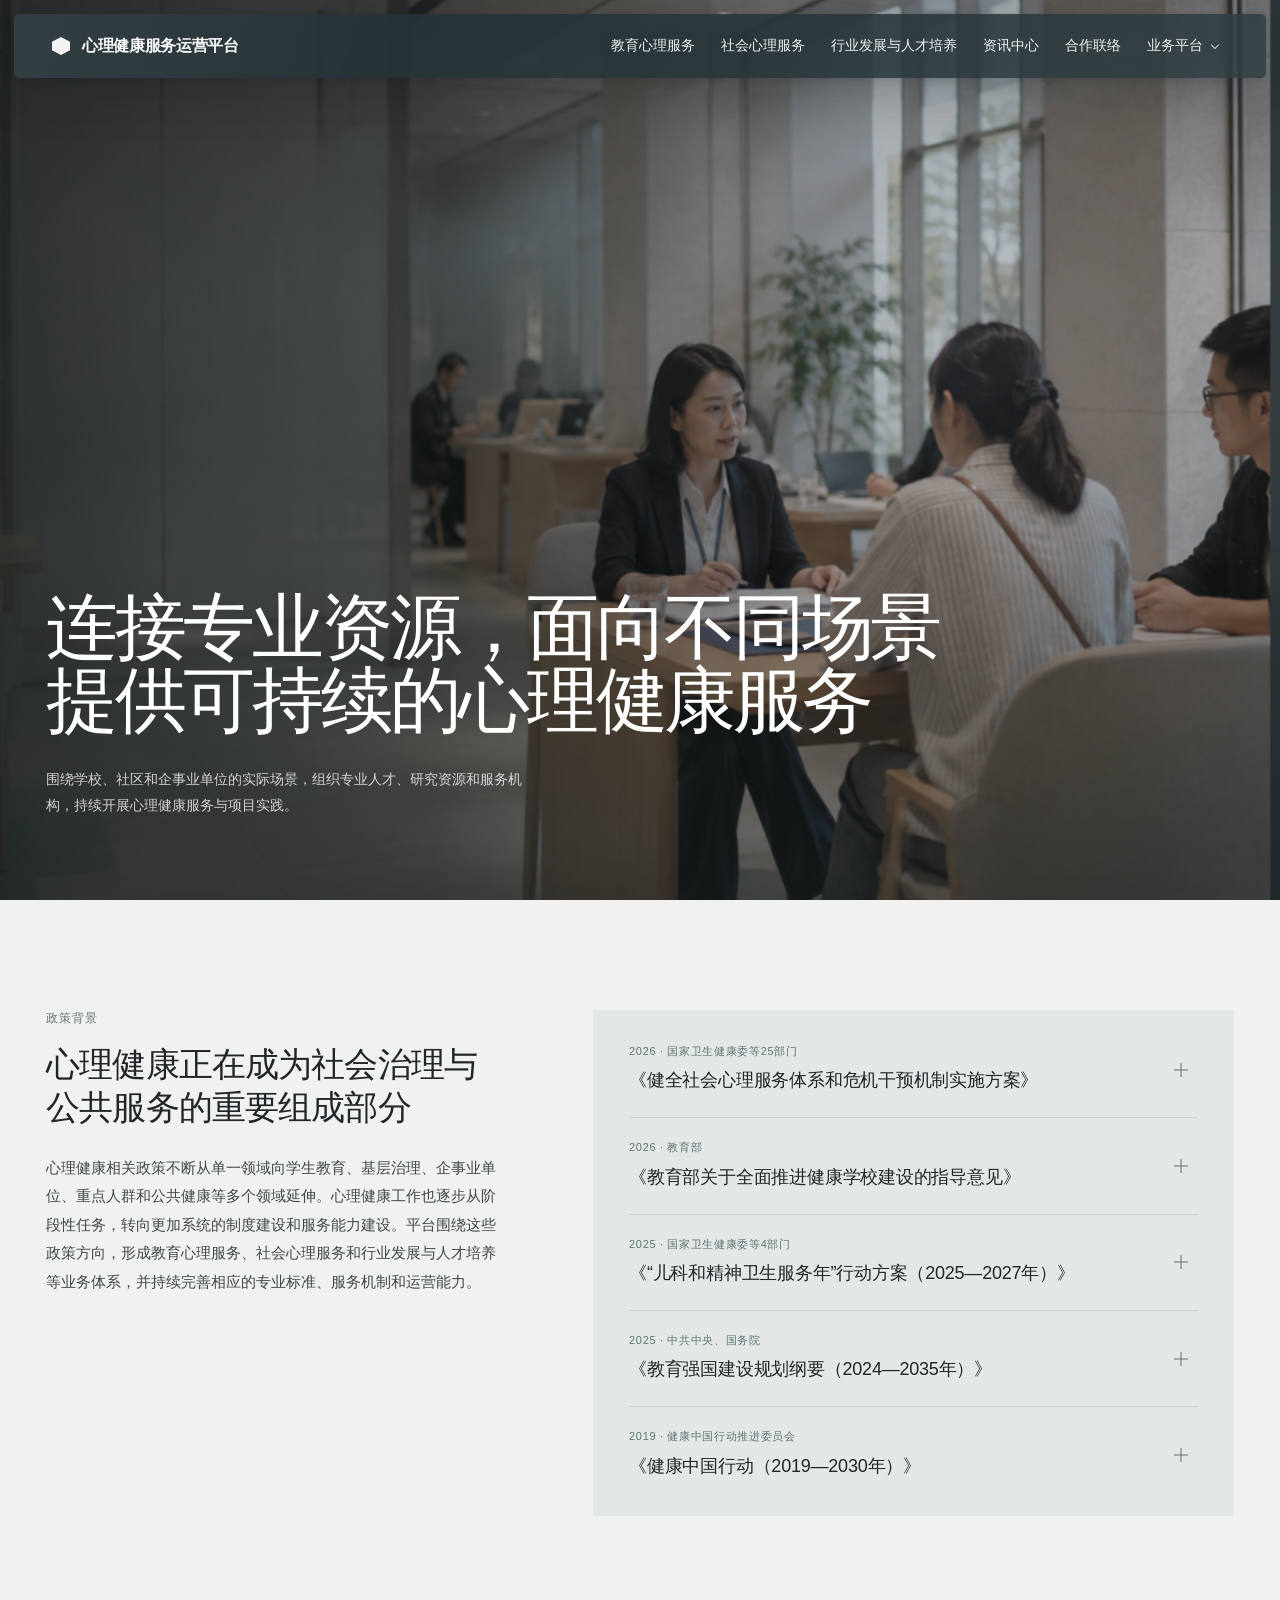
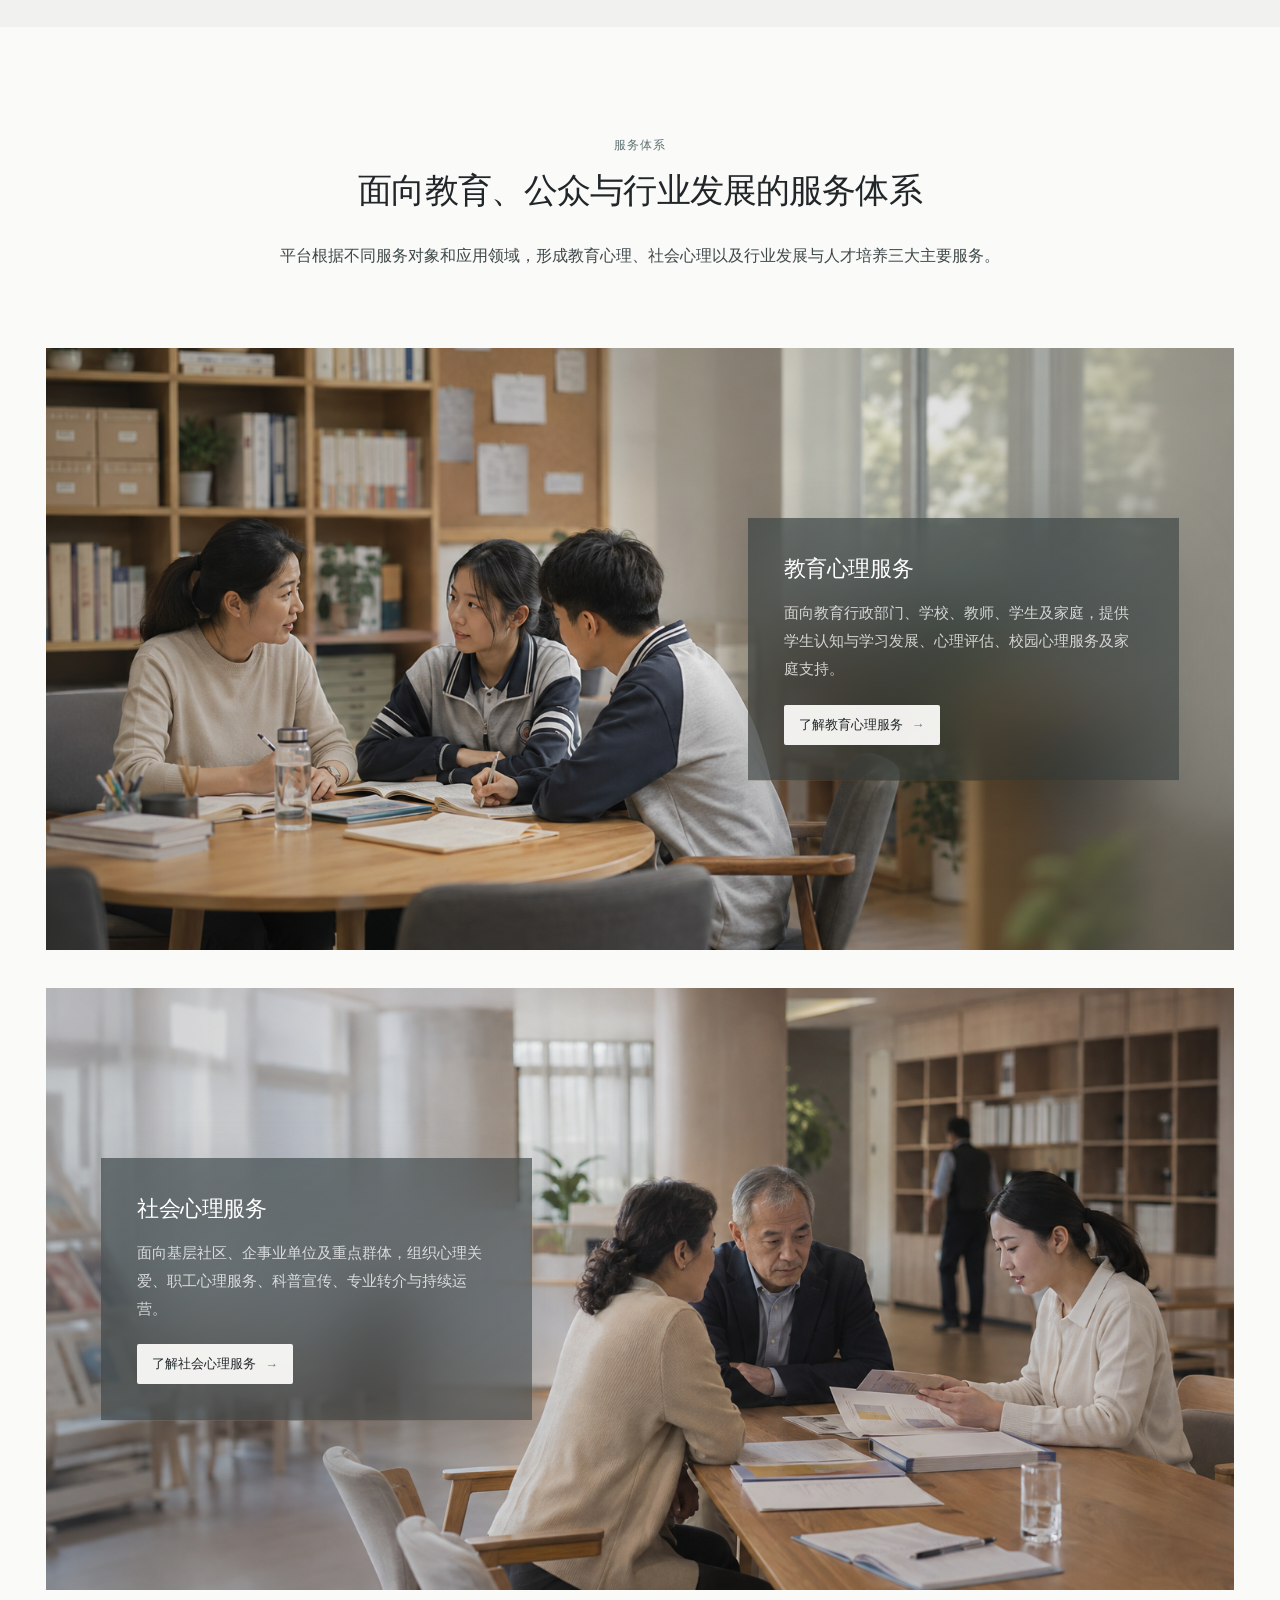
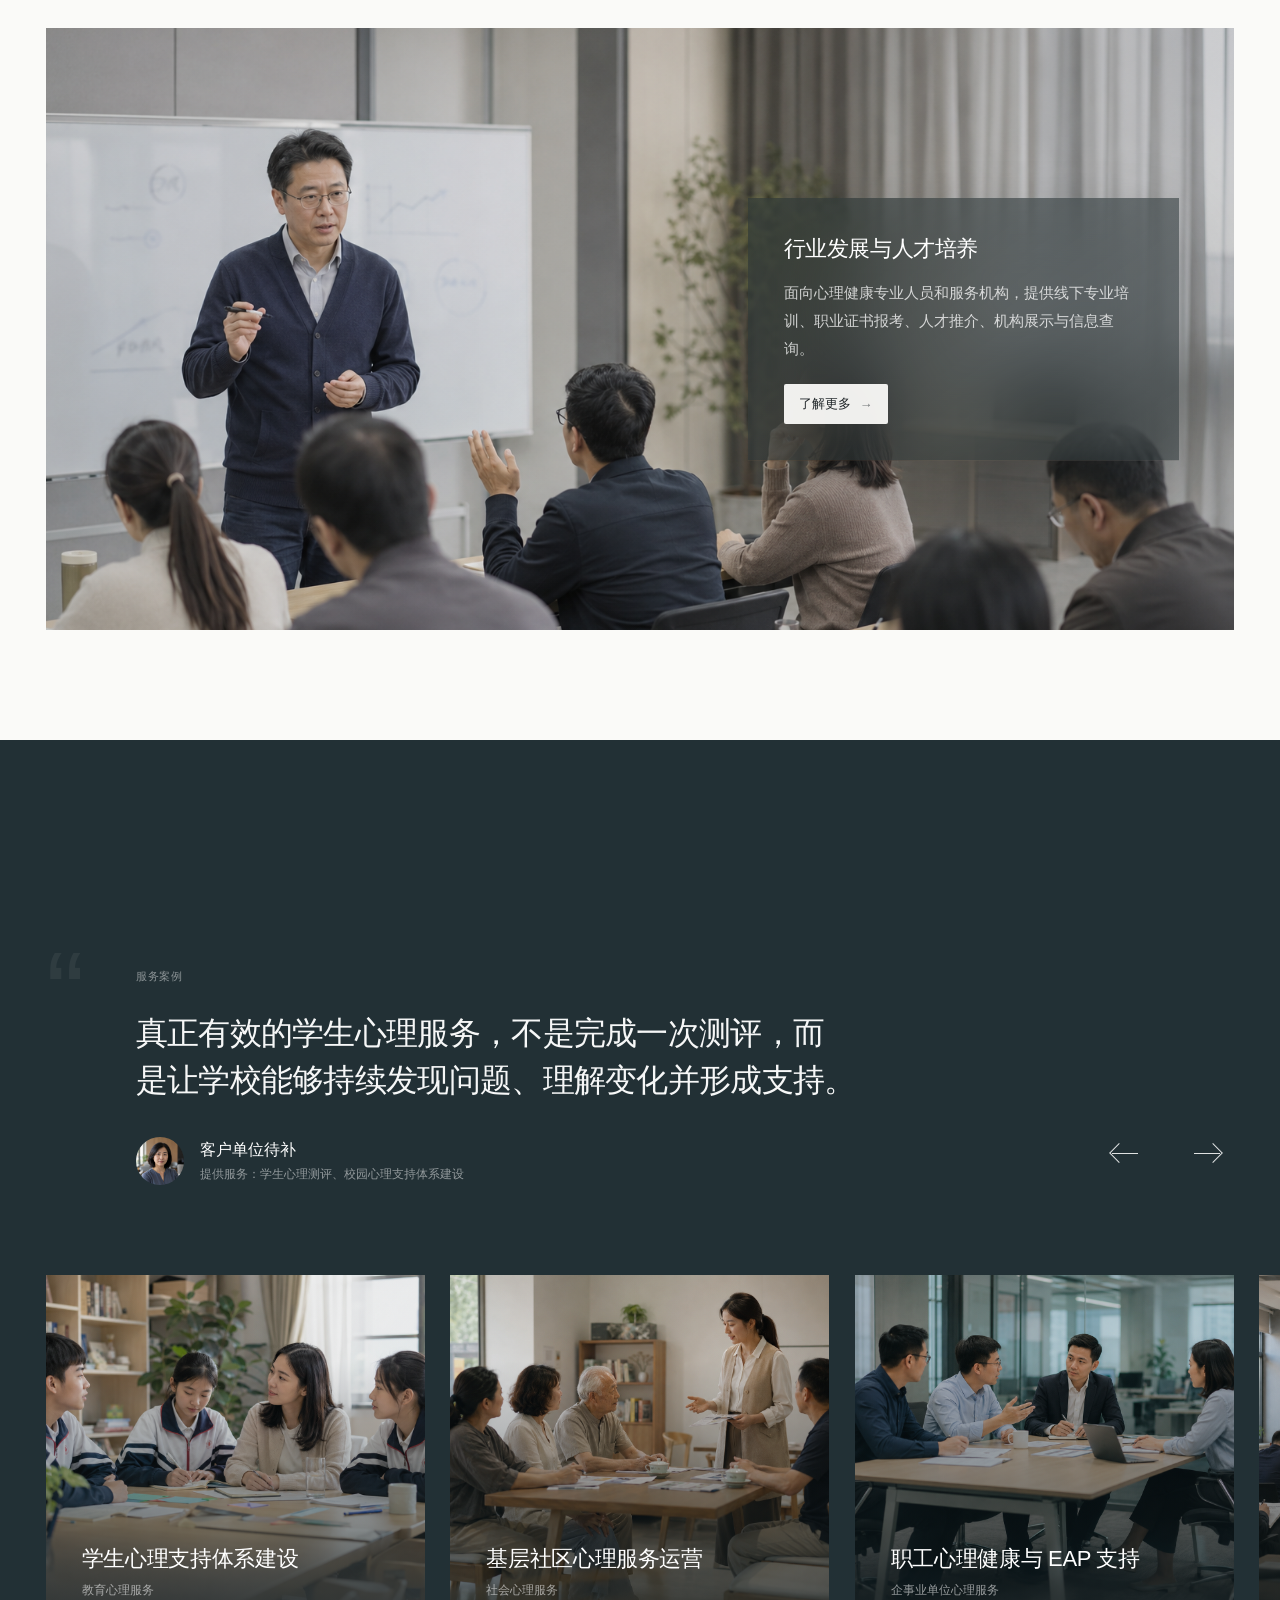
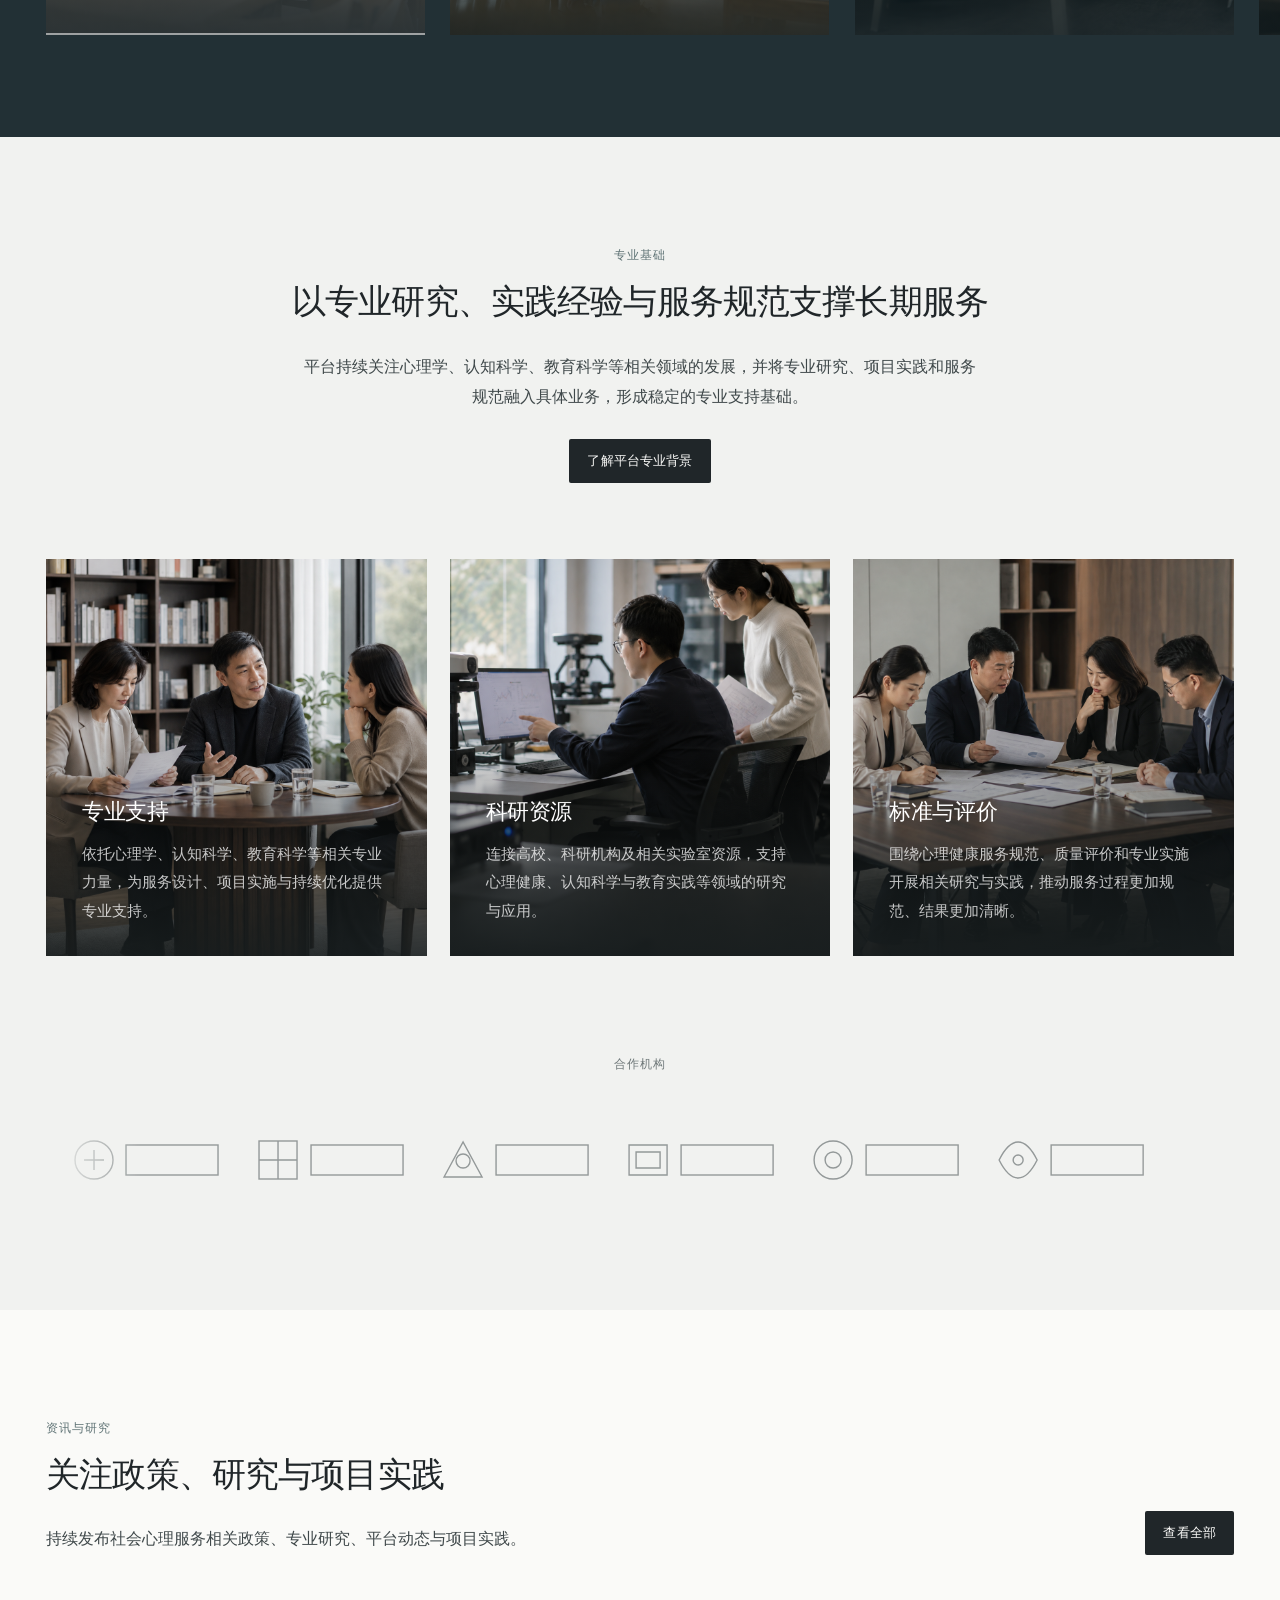
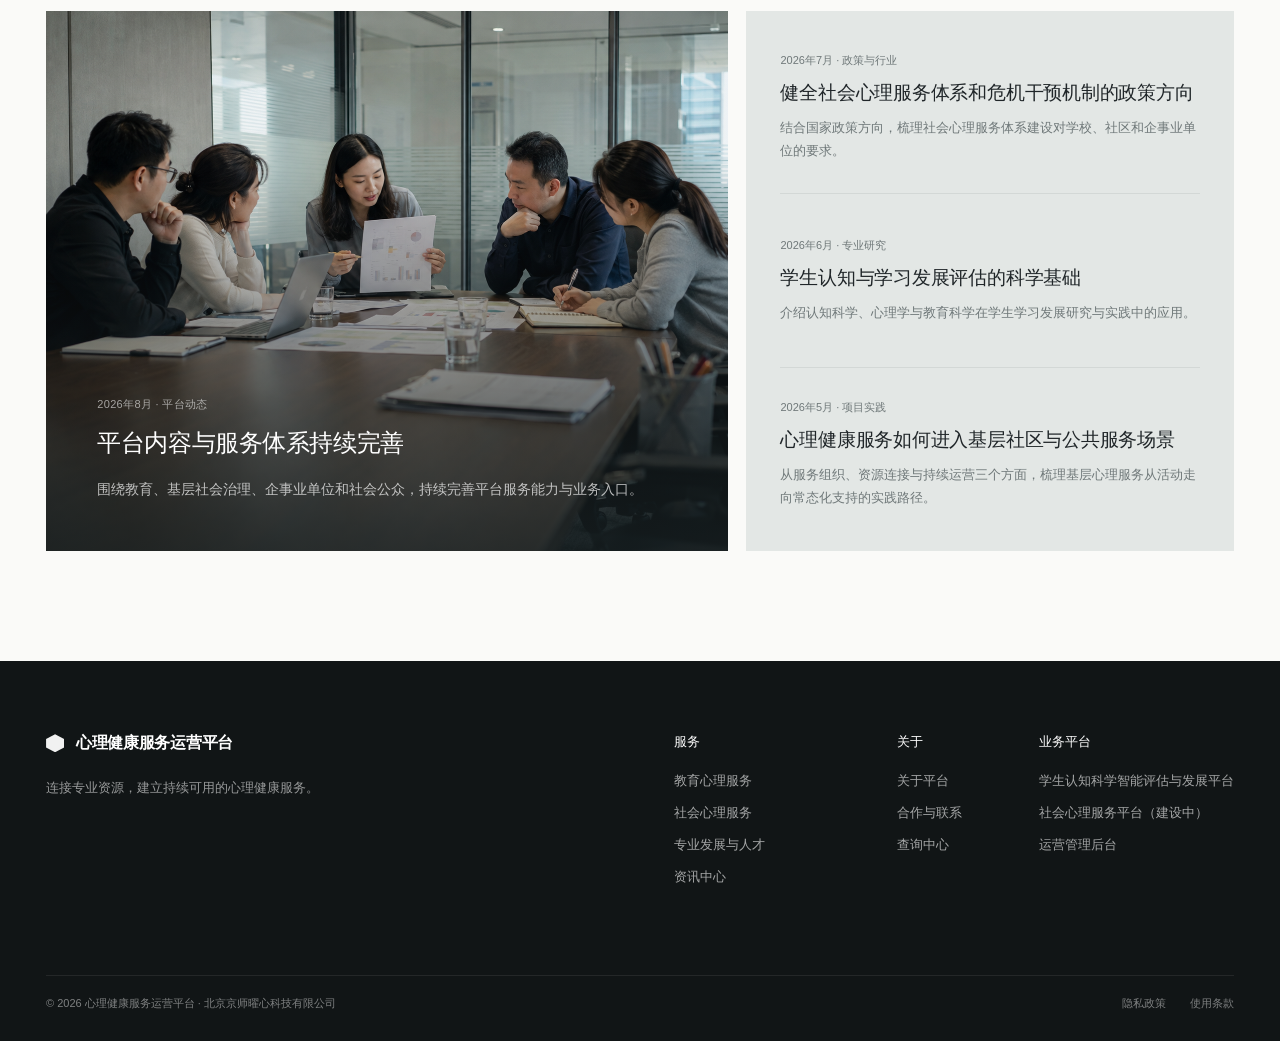
==== homepage/index.html @ b71c2c63 "Refine professional foundation copy" ====
<!doctype html>
<html lang="zh-CN">
<head>
  <meta charset="utf-8">
  <meta name="viewport" content="width=device-width, initial-scale=1">
  <meta name="description" content="心理健康服务运营平台，连接专业资源，面向不同场景提供可持续的心理健康服务。">
  <meta name="homepage-build" content="2026-08-27-professional-foundation-v1">
  <title>心理健康服务运营平台</title>

  <link rel="stylesheet" href="../styles/core.css?v=20260826-home-images-v1">
  <link rel="stylesheet" href="../styles/system.css?v=20260826-home-images-v1">
  <link rel="stylesheet" href="../shared/theme.css?v=20260826-home-images-v1">
  <link rel="stylesheet" href="../shared/site-shell.css?v=20260827-nav-copy-v2">
  <link rel="stylesheet" href="./homepage.css?v=20260827-policy-card-v1">
</head>
<body>
  <div class="mh-page">
    <!-- Shared site header: reuse this semantic structure with /shared/site-shell.css + site-shell.js. -->
    <header class="mh-header">
      <div class="mh-container mh-header__inner">
        <a class="mh-brand" href="#top" aria-label="心理健康服务运营平台首页">
          <span class="mh-brand__mark" aria-hidden="true"></span>
          <span>心理健康服务运营平台</span>
        </a>

        <nav class="mh-nav" aria-label="主导航">
          <a href="#services">教育心理服务</a>
          <a href="#services">社会心理服务</a>
          <a href="#services">行业发展与人才培养</a>
          <a href="#news">资讯中心</a>
          <a href="#contact">合作联络</a>
          <details class="mh-nav__dropdown">
            <summary>业务平台</summary>
            <div class="mh-nav__menu">
              <a href="#" aria-disabled="true">学生认知科学智能评估与发展平台</a>
              <a href="#" aria-disabled="true">社会心理服务平台（建设中）</a>
              <a href="#" aria-disabled="true">运营管理后台</a>
            </div>
          </details>
        </nav>
      </div>
    </header>

    <main id="top">
      <section class="mh-hero" aria-labelledby="hero-title">
        <div class="mh-hero__media" aria-hidden="true">
          <img class="mh-hero__image" src="./assets/images/Hero 首屏主视觉图.png" alt="" fetchpriority="high">
        </div>
        <div class="mh-container mh-hero__content">
          <h1 id="hero-title">连接专业资源，面向不同场景提供可持续的心理健康服务</h1>
          <p>围绕学校、社区和企事业单位的实际场景，组织专业人才、研究资源和服务机构，持续开展心理健康服务与项目实践。</p>
        </div>
      </section>

      <section class="mh-section mh-section--paper" id="context">
        <div class="mh-container mh-policy-layout">
          <div class="mh-policy-copy">
            <span class="mh-eyebrow">政策背景</span>
            <h2>心理健康正在成为社会治理与公共服务的重要组成部分</h2>
            <p>心理健康相关政策不断从单一领域向学生教育、基层治理、企事业单位、重点人群和公共健康等多个领域延伸。心理健康工作也逐步从阶段性任务，转向更加系统的制度建设和服务能力建设。平台围绕这些政策方向，形成教育心理服务、社会心理服务和行业发展与人才培养等业务体系，并持续完善相应的专业标准、服务机制和运营能力。</p>
          </div>

          <div class="mh-policy-list" aria-label="相关政策" data-policy-set="current-national-policy-5">
            <details class="mh-policy-item">
              <summary>
                <span>
                  <span class="mh-policy-item__meta">2026 · 国家卫生健康委等25部门</span>
                  <strong class="mh-policy-item__title">《健全社会心理服务体系和危机干预机制实施方案》</strong>
                </span>
                <span class="mh-policy-item__toggle" aria-hidden="true"></span>
              </summary>
              <div class="mh-policy-item__content">
                <p>由国家卫生健康委、中央社会工作部、中央政法委、教育部等25部门联合印发，提出到2030年基本健全覆盖全人群、全生命周期的社会心理服务体系和危机干预机制，并明确基层社区、学校、企事业单位、重点人群、科普宣传和心理援助等服务任务。</p>
                <a href="https://www.nhc.gov.cn/yzygj/c100068/202604/4133f984e77741299f1c4660de1947f0.shtml" target="_blank" rel="noopener noreferrer">查看政策文件 →</a>
              </div>
            </details>

            <details class="mh-policy-item">
              <summary>
                <span>
                  <span class="mh-policy-item__meta">2026 · 教育部</span>
                  <strong class="mh-policy-item__title">《教育部关于全面推进健康学校建设的指导意见》</strong>
                </span>
                <span class="mh-policy-item__toggle" aria-hidden="true"></span>
              </summary>
              <div class="mh-policy-item__content">
                <p>围绕“健康第一”和身心一体理念推进健康学校建设，将学生心理健康与体质、视力、营养等共同纳入学校健康治理，强调源头预防、系统治理以及政府、学校、家庭和社会多方协同。</p>
                <a href="https://www.moe.gov.cn/srcsite/A17/moe_943/moe_946/202602/t20260227_1429365.html" target="_blank" rel="noopener noreferrer">查看政策文件 →</a>
              </div>
            </details>

            <details class="mh-policy-item">
              <summary>
                <span>
                  <span class="mh-policy-item__meta">2025 · 国家卫生健康委等4部门</span>
                  <strong class="mh-policy-item__title">《“儿科和精神卫生服务年”行动方案（2025—2027年）》</strong>
                </span>
                <span class="mh-policy-item__toggle" aria-hidden="true"></span>
              </summary>
              <div class="mh-policy-item__content">
                <p>由国家卫生健康委、国家中医药局、国家疾控局、中央军委后勤保障部卫生局联合部署为期三年的专项行动，提升心理健康和精神卫生服务可及性，推动心理门诊、基层精神卫生服务、12356心理援助热线和心理健康科普宣传等工作持续落地。</p>
                <a href="https://www.nhc.gov.cn/yzygj/c100068/202504/57e9fc983bd74e7cb388af9d2557ecc9.shtml" target="_blank" rel="noopener noreferrer">查看政策文件 →</a>
              </div>
            </details>

            <details class="mh-policy-item">
              <summary>
                <span>
                  <span class="mh-policy-item__meta">2025 · 中共中央、国务院</span>
                  <strong class="mh-policy-item__title">《教育强国建设规划纲要（2024—2035年）》</strong>
                </span>
                <span class="mh-policy-item__toggle" aria-hidden="true"></span>
              </summary>
              <div class="mh-policy-item__content">
                <p>将学生健康成长和全面发展纳入教育强国建设的重要任务，明确普及心理健康教育、建立全国学生心理健康监测预警系统，并分学段完善心理健康服务工作机制，为教育系统长期心理健康建设提供政策基础。</p>
                <a href="https://www.moe.gov.cn/jyb_xxgk/moe_1777/moe_1778/202501/t20250119_1176193.html" target="_blank" rel="noopener noreferrer">查看政策文件 →</a>
              </div>
            </details>

            <details class="mh-policy-item">
              <summary>
                <span>
                  <span class="mh-policy-item__meta">2019 · 健康中国行动推进委员会</span>
                  <strong class="mh-policy-item__title">《健康中国行动（2019—2030年）》</strong>
                </span>
                <span class="mh-policy-item__toggle" aria-hidden="true"></span>
              </summary>
              <div class="mh-policy-item__content">
                <p>由健康中国行动推进委员会印发，设置“心理健康促进行动”和“中小学健康促进行动”等专项行动，从公众心理健康素养、社区服务、企事业单位心理支持、重点人群关爱、专业人才培养和危机干预等方面提出到2030年的持续建设目标。</p>
                <a href="https://www.nhc.gov.cn/guihuaxxs/c100133/201907/2a6ed52f1c264203b5351bdbbadd2da8.shtml" target="_blank" rel="noopener noreferrer">查看政策文件 →</a>
              </div>
            </details>
          </div>
        </div>
      </section>

      <section class="mh-section mh-section--surface" id="services">
        <div class="mh-container mh-services">
          <div class="mh-services__intro">
            <span class="mh-eyebrow">服务体系</span>
            <h2>面向教育、公众与行业发展的服务体系</h2>
            <p>平台根据不同服务对象和应用领域，形成教育心理、社会心理以及行业发展与人才培养三大主要服务。</p>
          </div>

          <div class="mh-services__list">
            <article class="mh-service-item">
              <img class="mh-service-item__media" src="./assets/images/教育心理服务卡片图.png" alt="" loading="lazy">
              <div>
                <h3>教育心理服务</h3>
                <p>面向教育行政部门、学校、教师、学生及家庭，提供学生认知与学习发展、心理评估、校园心理服务及家庭支持。</p>
                <a class="mh-text-link" href="#">了解教育心理服务 <span>→</span></a>
              </div>
            </article>

            <article class="mh-service-item">
              <img class="mh-service-item__media" src="./assets/images/社会心理服务卡片图.png" alt="" loading="lazy">
              <div>
                <h3>社会心理服务</h3>
                <p>面向基层社区、企事业单位及重点群体，组织心理关爱、职工心理服务、科普宣传、专业转介与持续运营。</p>
                <a class="mh-text-link" href="#">了解社会心理服务 <span>→</span></a>
              </div>
            </article>

            <article class="mh-service-item">
              <img class="mh-service-item__media" src="./assets/images/行业发展与人才培养卡片图.png" alt="" loading="lazy">
              <div>
                <h3>行业发展与人才培养</h3>
                <p>面向心理健康专业人员和服务机构，提供线下专业培训、职业证书报考、人才推介、机构展示与信息查询。</p>
                <a class="mh-text-link" href="#">了解更多 <span>→</span></a>
              </div>
            </article>
          </div>
        </div>
      </section>

      <section id="cases" aria-label="服务案例">
        <div class="mh-container mh-case-shell">
          <div class="mh-case-quote">
            <div class="mh-case-quote__content">
              <span class="mh-case-quote__mark" aria-hidden="true">“</span>
              <span class="mh-case-quote__eyebrow">服务案例</span>
              <blockquote class="mh-case-quote__text">真正有效的学生心理服务，不是完成一次测评，而是让学校能够持续发现问题、理解变化并形成支持。</blockquote>
              <div class="mh-case-quote__meta">
                <img class="mh-case-quote__avatar" src="./assets/images/学校客户代表头像.png" alt="学校客户代表头像">
                <div>
                  <strong>客户单位待补</strong>
                  <span>提供服务：学生心理测评、校园心理支持体系建设</span>
                </div>
              </div>
            </div>

            <div class="mh-case-controls" aria-label="案例轮播控制">
              <button class="mh-case-control mh-case-control--prev" type="button" aria-label="上一个案例"></button>
              <button class="mh-case-control mh-case-control--next" type="button" aria-label="下一个案例"></button>
            </div>
          </div>

          <div class="mh-case-carousel" aria-label="服务案例图片轮播">
            <div class="mh-case-track">
              <article class="mh-case-card is-active" role="button" tabindex="0" aria-current="true"
                data-quote="真正有效的学生心理服务，不是完成一次测评，而是让学校能够持续发现问题、理解变化并形成支持。"
                data-client-avatar="./assets/images/学校客户代表头像.png"
                data-client-avatar-alt="学校客户代表头像"
                data-client-company="客户单位待补"
                data-client-service="提供服务：学生心理测评、校园心理支持体系建设">
                <img class="mh-case-card__media" src="./assets/images/学生心理支持体系建设案例.png" alt="" loading="lazy">
                <div class="mh-case-card__copy"><strong>学生心理支持体系建设</strong><span>教育心理服务</span></div>
              </article>

              <article class="mh-case-card" role="button" tabindex="0" aria-current="false"
                data-quote="基层心理服务的价值，不在于办了多少场活动，而在于居民需要帮助时，知道去哪里、能找到谁，并且服务可以持续。"
                data-client-avatar="./assets/images/社区客户代表头像.png"
                data-client-avatar-alt="社区客户代表头像"
                data-client-company="客户单位待补"
                data-client-service="提供服务：基层心理关爱、专业转介与持续运营">
                <img class="mh-case-card__media" src="./assets/images/基层社区心理服务运营案例.png" alt="" loading="lazy">
                <div class="mh-case-card__copy"><strong>基层社区心理服务运营</strong><span>社会心理服务</span></div>
              </article>

              <article class="mh-case-card" role="button" tabindex="0" aria-current="false"
                data-quote="面向职工的心理服务，需要从一次讲座转向可进入、可转介、可持续的组织支持机制，让服务真正嵌入日常工作。"
                data-client-avatar="./assets/images/企事业单位客户代表头像.png"
                data-client-avatar-alt="企事业单位客户代表头像"
                data-client-company="客户单位待补"
                data-client-service="提供服务：职工心理健康支持与 EAP 运营">
                <img class="mh-case-card__media" src="./assets/images/职工心理健康与 EAP 支持案例.png" alt="" loading="lazy">
                <div class="mh-case-card__copy"><strong>职工心理健康与 EAP 支持</strong><span>企事业单位心理服务</span></div>
              </article>

              <article class="mh-case-card" role="button" tabindex="0" aria-current="false"
                data-quote="专业人才培养不仅是完成一门课程，更重要的是把学习、实践、评价与真实服务机会连接起来，形成持续的专业成长路径。"
                data-client-avatar="./assets/images/专业培训客户代表头像.png"
                data-client-avatar-alt="专业培训客户代表头像"
                data-client-company="客户单位待补"
                data-client-service="提供服务：专业培训、实践支持与能力评价">
                <img class="mh-case-card__media" src="./assets/images/专业人才培训与实践案例.png" alt="" loading="lazy">
                <div class="mh-case-card__copy"><strong>专业人才培训与实践</strong><span>专业发展与人才</span></div>
              </article>

              <article class="mh-case-card" role="button" tabindex="0" aria-current="false"
                data-quote="标准的意义，是让不同地区、不同机构提供心理健康服务时，都有清晰的质量边界、实施依据和持续改进方向。"
                data-client-avatar="./assets/images/标准化项目客户代表头像.png"
                data-client-avatar-alt="标准化项目客户代表头像"
                data-client-company="客户单位待补"
                data-client-service="提供服务：服务规范研究、质量评价与实施支持">
                <img class="mh-case-card__media" src="./assets/images/心理健康服务标准化项目案例.png" alt="" loading="lazy">
                <div class="mh-case-card__copy"><strong>心理健康服务标准化项目</strong><span>标准与评价</span></div>
              </article>
            </div>
          </div>
        </div>
      </section>

      <section class="mh-section mh-section--mist" id="credibility">
        <div class="mh-container">
          <header class="mh-section-head mh-section-head--center">
            <span class="mh-eyebrow">专业基础</span>
            <h2>以专业研究、实践经验与服务规范支撑长期服务</h2>
            <p>平台持续关注心理学、认知科学、教育科学等相关领域的发展，并将专业研究、项目实践和服务规范融入具体业务，形成稳定的专业支持基础。</p>
          </header>

          <div class="mh-center-action">
            <a class="mh-btn mh-btn--dark" href="#">了解平台专业背景</a>
          </div>

          <div class="mh-trust-grid">
            <article class="mh-trust-row">
              <img class="mh-trust-row__media" src="./assets/images/专业支持.png" alt="" loading="lazy">
              <div class="mh-trust-row__copy">
                <h3>专业支持</h3>
                <p>依托心理学、认知科学、教育科学等相关专业力量，为服务设计、项目实施与持续优化提供专业支持。</p>
              </div>
            </article>

            <article class="mh-trust-row mh-trust-row--reverse">
              <img class="mh-trust-row__media" src="./assets/images/科研资源.png" alt="" loading="lazy">
              <div class="mh-trust-row__copy">
                <h3>科研资源</h3>
                <p>连接高校、科研机构及相关实验室资源，支持心理健康、认知科学与教育实践等领域的研究与应用。</p>
              </div>
            </article>

            <article class="mh-trust-row">
              <img class="mh-trust-row__media" src="./assets/images/标准与评价.png" alt="" loading="lazy">
              <div class="mh-trust-row__copy">
                <h3>标准与评价</h3>
                <p>围绕心理健康服务规范、质量评价和专业实施开展相关研究与实践，推动服务过程更加规范、结果更加清晰。</p>
              </div>
            </article>
          </div>
        </div>
      </section>

      <section class="mh-section mh-section--surface" id="news">
        <div class="mh-container">
          <div class="mh-news-head">
            <div>
              <span class="mh-eyebrow">资讯与研究</span>
              <h2>关注政策、研究与项目实践</h2>
              <p>持续发布社会心理服务相关政策、专业研究、平台动态与项目实践。</p>
            </div>
            <a class="mh-btn mh-btn--dark" href="./news/">查看全部</a>
          </div>

          <div class="mh-news-layout">
            <a class="mh-news-feature" href="./news/detail.html?article=platform-content-service-system" aria-label="查看文章：平台内容与服务体系持续完善">
              <img class="mh-news-feature__media" src="./assets/images/资讯与研究主新闻图.png" alt="" loading="lazy">
              <div class="mh-news-feature__copy">
                <div class="mh-news-card__meta"><time datetime="2026-08">2026年8月 · 平台动态</time></div>
                <h3>平台内容与服务体系持续完善</h3>
                <p>围绕教育、基层社会治理、企事业单位和社会公众，持续完善平台服务能力与业务入口。</p>
              </div>
            </a>

            <div class="mh-news-list">
              <a class="mh-news-list__item" href="./news/detail.html?article=social-psychological-service-policy" aria-label="查看文章：健全社会心理服务体系和危机干预机制的政策方向">
                <time datetime="2026-07">2026年7月 · 政策与行业</time>
                <h3>健全社会心理服务体系和危机干预机制的政策方向</h3>
                <p>结合国家政策方向，梳理社会心理服务体系建设对学校、社区和企事业单位的要求。</p>
              </a>

              <a class="mh-news-list__item" href="./news/detail.html?article=student-cognitive-learning-assessment" aria-label="查看文章：学生认知与学习发展评估的科学基础">
                <time datetime="2026-06">2026年6月 · 专业研究</time>
                <h3>学生认知与学习发展评估的科学基础</h3>
                <p>介绍认知科学、心理学与教育科学在学生学习发展研究与实践中的应用。</p>
              </a>

              <a class="mh-news-list__item" href="./news/detail.html?article=community-mental-health-service-practice" aria-label="查看文章：心理健康服务如何进入基层社区与公共服务场景">
                <time datetime="2026-05">2026年5月 · 项目实践</time>
                <h3>心理健康服务如何进入基层社区与公共服务场景</h3>
                <p>从服务组织、资源连接与持续运营三个方面，梳理基层心理服务从活动走向常态化支持的实践路径。</p>
              </a>
            </div>
          </div>
        </div>
      </section>
    </main>

    <!-- Shared site footer: reuse this semantic structure with /shared/site-shell.css. -->
    <footer class="mh-footer" id="contact">
      <div class="mh-container">
        <div class="mh-footer__top">
          <div class="mh-footer__brand">
            <div class="mh-brand mh-brand--footer">
              <span class="mh-brand__mark" aria-hidden="true"></span>
              <span>心理健康服务运营平台</span>
            </div>
            <p>连接专业资源，建立持续可用的心理健康服务。</p>
          </div>

          <div class="mh-footer__col">
            <h4>服务</h4>
            <a href="#services">教育心理服务</a>
            <a href="#services">社会心理服务</a>
            <a href="#services">专业发展与人才</a>
            <a href="#news">资讯中心</a>
          </div>

          <div class="mh-footer__col">
            <h4>关于</h4>
            <a href="#credibility">关于平台</a>
            <a href="#contact">合作与联系</a>
            <a href="#">查询中心</a>
          </div>

          <div class="mh-footer__col">
            <h4>业务平台</h4>
            <a href="#">学生认知科学智能评估与发展平台</a>
            <a href="#">社会心理服务平台（建设中）</a>
            <a href="#">运营管理后台</a>
          </div>
        </div>

        <div class="mh-footer__bottom">
          <span>© 2026 心理健康服务运营平台 · 北京京师曜心科技有限公司</span>
          <div><a href="#">隐私政策</a><a href="#">使用条款</a></div>
        </div>
      </div>
    </footer>
  </div>

  <script src="../shared/site-shell.js?v=20260826-home-images-v1"></script>
  <script type="module" src="./homepage.js?v=20260826-home-images-v1"></script>
</body>
</html>
---- styles/core.css ----
/*
 * Core layer
 * 只负责全局 reset、布局骨架、基础排版与当前静态 DOM 必需的结构规则。
 * 具体视觉主题、组件变体、状态与响应式细节由 styles/modules/* 维护。
 */

:root{
  --最大宽:1440px;
  --页边距:clamp(20px,3.6vw,56px);
  --缓动:cubic-bezier(.22,1,.36,1);
  --中文:"PingFang SC","Hiragino Sans GB","Noto Sans CJK SC","Source Han Sans SC","Microsoft YaHei",Arial,sans-serif;
  --字体:var(--中文);
  --数字:"Helvetica Neue",Arial,sans-serif;
}

*,*::before,*::after{box-sizing:border-box}
html{scroll-behavior:smooth}
body{margin:0;font-family:var(--中文);font-weight:400;-webkit-font-smoothing:antialiased;text-rendering:optimizeLegibility}
img,svg,canvas{max-width:100%}
a{color:inherit;text-decoration:none}
button,input,textarea,select{font:inherit}
button{cursor:pointer}
button:disabled{cursor:not-allowed}
.页面{overflow:hidden}
.容器{width:100%;max-width:var(--最大宽);margin:0 auto;padding-inline:var(--页边距)}
.数字{font-family:var(--数字);font-variant-numeric:tabular-nums}
.小标{font-size:12px;line-height:1.4;letter-spacing:.08em;color:var(--弱文)}

/* 顶部导航骨架 */
.顶部{position:fixed;z-index:50;display:grid;grid-template-columns:1fr auto 1fr;align-items:center;pointer-events:none}
.顶部>*{pointer-events:auto}
.品牌{font-size:18px;font-weight:600;letter-spacing:-.02em}
.导航{display:flex;align-items:center}
.顶部说明{text-align:right;font-size:11px;letter-spacing:.06em}

/* 页面首屏骨架 */
.首屏{min-height:100svh;position:relative;display:grid;align-items:end;color:#fff}
.首屏图{position:absolute;inset:0;transform:scale(1.015)}
.首屏:after{content:"";position:absolute;inset:0;background:rgba(205,220,220,.07);mix-blend-mode:screen;pointer-events:none}
.首屏网格{position:relative;z-index:2;display:grid;grid-template-columns:repeat(12,minmax(0,1fr));gap:18px;width:100%;max-width:var(--最大宽);margin:0 auto;padding:142px var(--页边距) 50px}
.首屏眉题{grid-column:1 / span 4;align-self:start;padding-top:8px;font-size:12px;letter-spacing:.08em;color:rgba(255,255,255,.74)}
.首屏标题{grid-column:1 / span 9;margin:74px 0 46px;font-size:clamp(64px,9.3vw,142px);line-height:.98;letter-spacing:-.045em}
.首屏标题 span{display:block}
.首屏侧栏{grid-column:9 / span 4;align-self:end;margin-bottom:52px}
.首屏侧栏 p{max-width:360px;margin:0 0 26px;font-size:15px;line-height:1.85;color:rgba(255,255,255,.84)}
.首屏底栏{grid-column:1/-1;display:grid;grid-template-columns:repeat(4,minmax(0,1fr));font-size:11px;letter-spacing:.06em;color:rgba(255,255,255,.72)}
.首屏底栏 span:last-child{text-align:right}
.胶囊按钮{display:inline-flex;align-items:center;justify-content:center;gap:20px;padding:11px 17px;font-size:12px;line-height:1.45;letter-spacing:.04em;border-radius:999px}

/* 设计基础结构 */
.原则组{display:grid;grid-template-columns:repeat(4,minmax(0,1fr))}
.原则{display:flex;flex-direction:column;min-width:0}

.字板{display:grid}
.字行{display:grid;grid-template-columns:2fr 7fr 3fr;gap:20px;align-items:start}
.字标签{padding-top:8px;font-size:11px;line-height:1.6;letter-spacing:.08em;color:var(--弱文)}
.字样{margin:0}
.超大标题{font-size:clamp(60px,7.4vw,112px);line-height:1.02}
.大标题{font-size:clamp(44px,5.3vw,78px);line-height:1.08}
.中标题{font-size:34px;line-height:1.28}
.小标题样{font-size:22px;line-height:1.45;font-weight:500}
.正文样{max-width:720px;font-size:16px;line-height:1.9;letter-spacing:.005em;color:var(--正文)}
.辅助样{max-width:680px;font-size:13px;line-height:1.75;letter-spacing:.02em;color:var(--弱文)}
.字规格{font:11px/1.8 var(--数字);color:var(--弱文)}

.栅格示意{position:relative;height:360px;display:grid;grid-template-columns:repeat(12,minmax(0,1fr));gap:18px;padding:28px;overflow:hidden}
.栅格示意:before{content:"";position:absolute;inset:28px;background:repeating-linear-gradient(90deg,transparent 0,transparent calc((100% - 198px)/12),rgba(32,38,41,.05) calc((100% - 198px)/12),rgba(32,38,41,.05) calc((100% - 198px)/12 + 1px));pointer-events:none}
.栅格信息{grid-column:1/-1;align-self:start;display:flex;justify-content:space-between;gap:18px;font-size:11px;letter-spacing:.05em;color:var(--弱文)}
.栅格主{grid-column:1 / span 6;align-self:end}
.栅格侧{grid-column:9 / span 4;align-self:center;font-size:14px;line-height:1.85;color:var(--弱文)}

/* 二级组件公共骨架 */
.组件库{display:grid}
.组件组{min-width:0}
.组件组头{display:grid;gap:18px}
.组件组头 h3,.组件组头 p{margin-top:0}

.按钮板{display:flex;flex-wrap:wrap;gap:14px;align-items:center}
.主按钮,.次按钮,.文字按钮,.玻璃按钮{display:inline-flex;align-items:center;gap:18px;font-size:13px}
.主按钮{color:#fff}
.文字按钮{padding:10px 0;background:transparent}

.标签板{display:flex;gap:10px;flex-wrap:wrap}
.标签{border-radius:999px;font-size:12px;line-height:1.4;color:var(--正文)}
.标签.深{color:#fff}

.信息卡板{display:grid;grid-template-columns:repeat(3,minmax(0,1fr))}
.信息卡{min-width:0;display:flex;flex-direction:column}
.信息卡 h4{margin:0 0 13px;font-size:25px;line-height:1.35;letter-spacing:-.025em}
.信息卡 p{margin:0;font-size:14px;line-height:1.85;color:var(--弱文)}

/* 数据骨架 */
.数据板{display:grid;grid-template-columns:repeat(4,minmax(0,1fr))}
.数据项{min-width:0}
.数据项 strong{font-family:var(--数字);font-size:54px;letter-spacing:-.05em}

/* 图文基础 */
.图文板{display:grid;grid-template-columns:7fr 5fr;min-height:520px}
.图文图{position:relative;min-height:520px;overflow:hidden}
.图文图 img{position:absolute;inset:0;width:100%;height:100%;object-fit:cover;filter:grayscale(.45) saturate(.6) contrast(.94);transition:transform 1.1s var(--缓动)}
.图文板:hover .图文图 img{transform:scale(1.035)}
.图文文{padding:52px 46px;display:flex;flex-direction:column;justify-content:space-between;min-width:0}
.图文文 h4{max-width:480px;margin:0;font-size:44px;line-height:1.18;letter-spacing:-.035em}
.图文文 p{max-width:460px;margin:24px 0;font-size:15px;line-height:1.9;color:var(--正文)}
.图文文 .底部{display:flex;justify-content:space-between;gap:18px;padding-top:18px;font-size:12px;color:var(--弱文)}

/* 联系表单与 FAQ 基础 */
.表单说明 h4{margin:0 0 22px;font-size:36px;line-height:1.25;letter-spacing:-.025em}
.表单说明 p{font-size:14px;line-height:1.85}
.问题{appearance:none}
.问题 span:first-child{font-size:18px;line-height:1.55}
.问题 i{font-size:22px}
.答案 p{max-width:820px;margin:0;padding:0 60px 26px 0;font-size:14px;line-height:1.9;color:var(--弱文)}

/* 摄影基础 */
.摄影区{display:grid;grid-template-columns:7fr 5fr;gap:18px}
.摄影图{position:relative;min-height:620px;overflow:hidden}
.摄影图 img{position:absolute;inset:0;width:100%;height:100%;object-fit:cover;filter:grayscale(.5) saturate(.55) contrast(.92)}
.摄影图:after{content:"";position:absolute;inset:0;background:linear-gradient(180deg,rgba(18,22,20,.04),rgba(18,22,20,.40));pointer-events:none}
.摄影说明{position:absolute;z-index:2;display:flex;justify-content:space-between;gap:20px;font-size:11px}
.摄影规则项 h4{margin:0 0 8px;font-size:18px;line-height:1.45;font-weight:500;letter-spacing:-.015em}
.摄影规则项 p{margin:0;font-size:14px;line-height:1.82;color:var(--弱文)}

/* 动效示例基础 */
.动效组{display:grid;grid-template-columns:repeat(3,minmax(0,1fr));gap:18px}
.动效卡{position:relative;height:300px;overflow:hidden;padding:22px}
.动效卡 .标记{font-size:11px;letter-spacing:.05em;color:var(--弱文)}
.动效卡 .词{position:absolute;left:22px;bottom:22px;font-size:36px;line-height:1.2;letter-spacing:-.03em;transition:transform .7s var(--缓动)}
.动效卡:before{content:"";position:absolute;inset:0;transform:translateY(100%);transition:transform .75s var(--缓动)}
.动效卡:hover:before{transform:translateY(0)}
.动效卡:hover .词{transform:translateY(-8px)}
.动效卡>*{position:relative;z-index:1}

/* 页脚与开发令牌基础 */
.页脚演示{padding:62px 44px 30px}
.页脚顶{display:grid;grid-template-columns:6fr 2fr 2fr 2fr;gap:18px}
.页脚顶 h4{max-width:520px;margin:0;font-size:42px;line-height:1.2;letter-spacing:-.03em;font-weight:400}
.页脚列 h5{margin:0 0 18px;font-size:11px;font-weight:400;color:rgba(255,255,255,.45)}
.页脚列 a{display:block;margin:0 0 11px;font-size:13px}
.页脚底{margin-top:76px;padding-top:18px;display:flex;justify-content:space-between;gap:20px;font-size:11px;color:rgba(255,255,255,.44)}
.令牌布局{display:grid;grid-template-columns:5fr 7fr;gap:18px}
pre{margin:0;padding:24px;overflow:auto;background:#1B1E1C;border:1px solid rgba(255,255,255,.16);font:12px/1.8 ui-monospace,SFMono-Regular,Menlo,monospace;color:#D7DFDC;white-space:pre-wrap}
.末行{margin-top:72px;padding-top:18px;display:flex;justify-content:space-between;gap:30px;font-size:11px}

/* 滚动显现 */
.显现{opacity:0;transform:translateY(28px);transition:opacity .9s var(--缓动),transform .9s var(--缓动)}
.显现.进入{opacity:1;transform:none}

@media(max-width:980px){
  .首屏标题{grid-column:1/-1}
  .首屏侧栏{grid-column:7/-1}
  .字行{grid-template-columns:1fr;gap:10px}
  .图文板,.摄影区,.令牌布局{grid-template-columns:1fr}
  .信息卡板{grid-template-columns:repeat(2,minmax(0,1fr))}
  .数据板{grid-template-columns:repeat(2,minmax(0,1fr))}
  .页脚顶{grid-template-columns:1fr 1fr}
  .页脚顶 h4{grid-column:1/-1;margin-bottom:30px}
  .动效组{grid-template-columns:1fr}
}

@media(max-width:680px){
  :root{--页边距:18px}
  .顶部{height:54px}
  .首屏网格{padding-top:110px;grid-template-columns:repeat(4,minmax(0,1fr));gap:12px}
  .首屏眉题,.首屏标题,.首屏侧栏{grid-column:1/-1}
  .首屏标题{margin-top:80px}
  .首屏侧栏{margin-bottom:30px}
  .首屏底栏{grid-template-columns:1fr 1fr;gap:14px}
  .首屏底栏 span:nth-child(3){display:none}
  .栅格示意{grid-template-columns:repeat(4,minmax(0,1fr));gap:10px}
  .栅格主,.栅格侧,.栅格信息{grid-column:1/-1}
  .信息卡板,.数据板{grid-template-columns:1fr}
  .图文文{padding:36px 24px}
  .图文文 h4{font-size:34px}
  .答案 p{padding-right:0}
  .页脚顶{grid-template-columns:1fr}
  .页脚顶 h4{grid-column:1}
  .页脚底,.末行{flex-direction:column}
  .摄影图{min-height:430px}
}

@media(prefers-reduced-motion:reduce){
  *{scroll-behavior:auto!important;transition:none!important;animation:none!important}
  .显现{opacity:1;transform:none}
}
---- styles/system.css ----
@import url("modules/foundation.css");
@import url("modules/data.css");
@import url("modules/charts.css");
@import url("modules/media.css");
@import url("modules/content.css");
@import url("modules/trust.css");
@import url("modules/sliders.css");
@import url("modules/process.css");
@import url("modules/forms.css");
@import url("modules/navigation.css");
@import url("modules/rhythm.css");
@import url("modules/hierarchy.css");
@import url("modules/page-sections.css");
@import url("modules/states.css");
@import url("modules/guidelines.css");
---- shared/theme.css ----
:root{
  --mh-brand:#7B8E90;
  --mh-brand-dark:#5F7375;
  --mh-brand-light:#DCE4E3;
  --mh-ink:#202629;
  --mh-graphite:#384244;
  --mh-text:#3F484A;
  --mh-muted:#6F7879;
  --mh-page:#F1F2F0;
  --mh-surface:#FAFAF8;
  --mh-card:#E3E7E5;
  --mh-line:rgba(32,38,41,.10);
  --mh-max:1440px;
  --mh-pad:clamp(20px,3.6vw,56px);
  --mh-section:clamp(108px,8.6vw,140px);
}

html{scroll-behavior:smooth}
body{background:var(--mh-page);color:var(--mh-ink)}
.mh-page{overflow:hidden;background:var(--mh-page)}
.mh-container{width:min(100%,var(--mh-max));margin:0 auto;padding-inline:var(--mh-pad)}

.mh-btn{
  display:inline-flex;
  align-items:center;
  justify-content:center;
  min-height:44px;
  padding:0 18px;
  border-radius:2px;
  font-size:13px;
  font-weight:500;
  letter-spacing:.01em;
  transition:background .25s ease,color .25s ease,transform .25s ease;
}
.mh-btn:hover{transform:translateY(-1px)}
.mh-btn--dark{background:var(--mh-ink);color:var(--mh-surface)}
.mh-btn--dark:hover{background:var(--mh-brand-dark)}
.mh-btn--light{background:var(--mh-surface);color:var(--mh-ink)}
.mh-btn--light:hover{background:var(--mh-brand-light)}
.mh-btn--ghost{box-shadow:inset 0 0 0 1px rgba(32,38,41,.14);color:var(--mh-ink);background:transparent}
.mh-btn--ghost:hover{background:var(--mh-card)}

.mh-section{padding:var(--mh-section) 0}
.mh-section--paper{background:var(--mh-page)}
.mh-section--surface{background:var(--mh-surface)}
.mh-section--mist{background:var(--mh-brand-light)}
.mh-section--soft{background:var(--mh-card)}

.mh-eyebrow{
  display:block;
  margin-bottom:16px;
  font-size:12px;
  line-height:1.4;
  letter-spacing:.08em;
  color:var(--mh-brand-dark);
  font-weight:500;
}

.mh-policy-copy h2,
.mh-copy h2,
.mh-services__intro h2,
.mh-section-head h2,
.mh-news-head h2{
  margin:0;
  font-size:34px;
  line-height:1.28;
  letter-spacing:-.025em;
  font-weight:500;
}

.mh-copy p,
.mh-services__intro p,
.mh-section-head p,
.mh-news-head p{
  margin:28px 0 0;
  max-width:680px;
  font-size:16px;
  line-height:1.9;
  color:var(--mh-text);
}

.mh-section-head--center{
  max-width:920px;
  margin:0 auto clamp(72px,7vw,104px);
  text-align:center;
}
.mh-section-head--center p{margin-left:auto;margin-right:auto}

.mh-service-item h3,
.mh-trust-row h3,
.mh-news-card h3{
  font-size:22px;
  line-height:1.45;
  letter-spacing:-.018em;
  font-weight:500;
}

.mh-trust-row p{
  font-size:15px;
  line-height:1.9;
}

.mh-media-placeholder{
  position:relative;
  overflow:hidden;
  min-height:520px;
  background:rgba(123,142,144,.16);
}
.mh-media-placeholder::before{
  content:"";
  position:absolute;
  inset:12%;
  border:1px solid rgba(95,115,117,.24);
}
.mh-media-placeholder::after{
  content:"图片待补";
  position:absolute;
  left:50%;
  top:50%;
  transform:translate(-50%,-50%);
  font-size:12px;
  letter-spacing:.08em;
  color:rgba(95,115,117,.60);
}

.mh-center-action{display:flex;justify-content:center}

@media(max-width:820px){
  :root{--mh-section:88px}
  .mh-media-placeholder{min-height:360px}
}

@media(max-width:560px){
  :root{--mh-pad:18px;--mh-section:82px}
}
---- shared/site-shell.css ----
/* Shared public-site shell: floating navigation + footer. */
.mh-header{
  position:fixed;
  top:14px;
  left:0;
  right:0;
  z-index:60;
  background:transparent;
  border:0;
  pointer-events:none;
  transition:transform .36s cubic-bezier(.2,.7,.2,1),opacity .24s ease;
  will-change:transform,opacity;
}

.mh-header.is-hidden{
  transform:translate3d(0,calc(-100% - 28px),0);
  opacity:0;
}

.mh-header__inner{
  position:relative;
  width:calc(100% - 28px);
  max-width:var(--mh-max);
  min-height:64px;
  margin:0 auto;
  padding-inline:clamp(22px,3vw,38px);
  display:grid;
  grid-template-columns:minmax(240px,1fr) auto;
  align-items:center;
  gap:28px;
  border:0;
  border-radius:5px;
  background:linear-gradient(120deg,rgba(34,48,53,.92),rgba(43,57,61,.86));
  box-shadow:0 16px 46px rgba(18,24,25,.24),0 2px 8px rgba(18,24,25,.12);
  -webkit-backdrop-filter:blur(24px) saturate(118%);
  backdrop-filter:blur(24px) saturate(118%);
  pointer-events:auto;
  isolation:isolate;
}

.mh-header.is-hidden .mh-header__inner{pointer-events:none}

.mh-header__inner::before{
  content:"";
  position:absolute;
  inset:0;
  z-index:-1;
  border-radius:inherit;
  pointer-events:none;
  background:linear-gradient(105deg,rgba(255,255,255,.075),transparent 30%,transparent 72%,rgba(255,255,255,.025));
}

.mh-brand{
  display:inline-flex;
  align-items:center;
  gap:12px;
  font-weight:600;
  letter-spacing:-.02em;
  color:rgba(255,255,255,.98);
}

.mh-brand__mark{
  width:18px;
  height:18px;
  display:inline-block;
  background:rgba(255,255,255,.94);
  clip-path:polygon(50% 0,100% 26%,100% 74%,50% 100%,0 74%,0 26%);
}

.mh-nav{display:flex;align-items:center;gap:6px;font-size:14px}

.mh-nav>a,
.mh-nav summary{
  position:relative;
  display:inline-flex;
  align-items:center;
  min-height:38px;
  padding:0 10px;
  border-radius:3px;
  color:rgba(255,255,255,.92);
  font-weight:500;
  transition:color .22s ease,background .22s ease,transform .22s ease;
}

.mh-nav>a:hover,
.mh-nav summary:hover,
.mh-nav__dropdown:hover summary,
.mh-nav__dropdown[open] summary{
  color:#fff;
  background:rgba(255,255,255,.085);
}

.mh-nav>a:active,
.mh-nav summary:active{transform:translateY(1px)}

.mh-nav__dropdown{position:relative}
.mh-nav__dropdown::after{content:"";position:absolute;left:0;right:0;top:100%;height:18px}
.mh-nav__dropdown summary{list-style:none;cursor:default}
.mh-nav__dropdown summary::-webkit-details-marker{display:none}

.mh-nav__dropdown summary::after{
  content:"";
  width:6px;
  height:6px;
  margin-left:9px;
  margin-top:-3px;
  border-right:1px solid currentColor;
  border-bottom:1px solid currentColor;
  transform:rotate(45deg);
  transform-origin:center;
  opacity:.82;
  transition:transform .24s ease,opacity .24s ease;
}

.mh-nav__dropdown:hover summary::after,
.mh-nav__dropdown[open] summary::after{
  transform:translateY(3px) rotate(225deg);
  opacity:1;
}

.mh-nav__menu{
  position:absolute;
  right:0;
  top:calc(100% + 14px);
  width:320px;
  padding:9px;
  border:0;
  border-radius:5px;
  background:linear-gradient(145deg,rgba(25,35,38,.98),rgba(34,48,53,.96));
  box-shadow:0 24px 64px rgba(16,21,22,.34),0 5px 18px rgba(16,21,22,.18);
  -webkit-backdrop-filter:blur(26px) saturate(118%);
  backdrop-filter:blur(26px) saturate(118%);
  opacity:0;
  visibility:hidden;
  pointer-events:none;
  transform:translateY(8px) scale(.985);
  transform-origin:top right;
  transition:opacity .18s ease,visibility .18s ease,transform .22s cubic-bezier(.2,.7,.2,1);
}

.mh-nav__dropdown:hover>.mh-nav__menu,
.mh-nav__dropdown[open]>.mh-nav__menu,
.mh-nav__dropdown:focus-within>.mh-nav__menu{
  opacity:1;
  visibility:visible;
  pointer-events:auto;
  transform:translateY(0) scale(1);
}

.mh-nav__menu a{
  position:relative;
  display:flex;
  align-items:center;
  justify-content:space-between;
  min-height:50px;
  padding:0 14px;
  border-radius:3px;
  font-size:13px;
  line-height:1.45;
  font-weight:500;
  color:#fff;
  text-shadow:0 1px 1px rgba(0,0,0,.10);
  transition:background .2s ease,color .2s ease,padding .22s ease;
}

/* The design-system disabled state lowers opacity globally; keep unavailable platform entries visibly legible here. */
.mh-nav__menu a[aria-disabled="true"]{
  opacity:1!important;
  color:rgba(255,255,255,.96)!important;
  cursor:default!important;
  pointer-events:none!important;
  transform:none!important;
  box-shadow:none!important;
}

.mh-nav__menu a::after{
  content:"↗";
  margin-left:18px;
  color:rgba(255,255,255,.90);
  transition:color .2s ease,transform .2s ease;
}

.mh-nav__menu a[aria-disabled="true"]::after{color:rgba(255,255,255,.82)!important}
.mh-nav__menu a:hover{color:#fff;background:rgba(255,255,255,.12);padding-left:17px}
.mh-nav__menu a:hover::after{color:#fff;transform:translate(2px,-2px)}

.mh-header .mh-btn--ghost{
  min-height:42px;
  padding:0 16px;
  border:0;
  border-radius:4px;
  color:#fff;
  font-weight:500;
  background:rgba(255,255,255,.15);
  box-shadow:none;
  -webkit-backdrop-filter:blur(10px);
  backdrop-filter:blur(10px);
}

.mh-header .mh-btn--ghost:hover{
  color:#fff;
  background:rgba(255,255,255,.23);
  box-shadow:0 8px 24px rgba(18,24,25,.10);
}

.mh-footer{padding:72px 0 30px;background:#111516;color:#fff}
.mh-footer__top{
  display:grid;
  grid-template-columns:minmax(320px,1fr) repeat(3,minmax(120px,max-content));
  column-gap:clamp(52px,6vw,96px);
  align-items:start;
}
.mh-footer__brand{min-width:0}
.mh-brand--footer{color:#fff}
.mh-footer__brand p{max-width:360px;margin:20px 0 0;font-size:13px;line-height:1.8;color:rgba(255,255,255,.56)}
.mh-footer__col{justify-self:end}
.mh-footer__col h4{margin:0 0 20px;font-size:13px;font-weight:500;color:#fff}
.mh-footer__col a{display:block;width:max-content;max-width:100%;margin-bottom:12px;font-size:13px;line-height:1.55;color:rgba(255,255,255,.62)}
.mh-footer__col a:hover{color:#fff}
.mh-footer__bottom{margin-top:76px;padding-top:20px;border-top:1px solid rgba(255,255,255,.08);display:flex;justify-content:space-between;gap:24px;font-size:11px;color:rgba(255,255,255,.46)}
.mh-footer__bottom div{display:flex;gap:24px}
.mh-footer__bottom a:hover{color:#fff}

@supports not ((-webkit-backdrop-filter:blur(1px)) or (backdrop-filter:blur(1px))){
  .mh-header__inner{background:rgba(34,48,53,.97)}
  .mh-nav__menu{background:rgba(25,35,38,.99)}
}

@media(max-width:1180px){
  .mh-header__inner{grid-template-columns:1fr}
  .mh-nav{display:none}
}

@media(max-width:980px){
  .mh-footer__top{grid-template-columns:repeat(3,minmax(0,1fr));row-gap:44px}
  .mh-footer__brand{grid-column:1/-1}
  .mh-footer__col{justify-self:start}
}

@media(max-width:820px){
  .mh-header{top:10px}
  .mh-header__inner{width:calc(100% - 20px);min-height:58px;padding-inline:18px;border-radius:4px}
  .mh-brand{font-size:14px}
  .mh-header .mh-btn--ghost{min-height:40px;padding-inline:14px}
}

@media(max-width:620px){
  .mh-footer__top{grid-template-columns:1fr 1fr}
  .mh-footer__brand{grid-column:1/-1}
  .mh-footer__col:last-child{grid-column:1/-1}
  .mh-footer__bottom{flex-direction:column}
  .mh-footer__bottom div{flex-wrap:wrap}
}

@media(max-width:560px){
  .mh-header__inner{gap:10px;padding-inline:14px}
  .mh-brand span:last-child{font-size:13px}
  .mh-brand__mark{width:15px;height:15px}
  .mh-header .mh-btn--ghost{min-height:38px;padding-inline:11px;font-size:12px}
}

@media(prefers-reduced-motion:reduce){
  .mh-header{transition:none}
}
---- homepage/homepage.css ----
/* Homepage-only stylesheet entrypoint.
 * Shared tokens, buttons, navigation and footer live in /shared.
 * Each homepage section owns its styles in one focused module below.
 */
@import url("./hero-fullscreen.css?v=20260827-hero-policy-v1");
@import url("./policy-accordion.css?v=20260827-policy-card-v1");
@import url("./services-stack.css?v=20260827-services-copy-v3");
@import url("./service-cases.css?v=20260826-home-images-v1");
@import url("./credibility-cards.css?v=20260826-home-images-v1");
@import url("./news-leroux.css?v=20260826-home-images-v1");
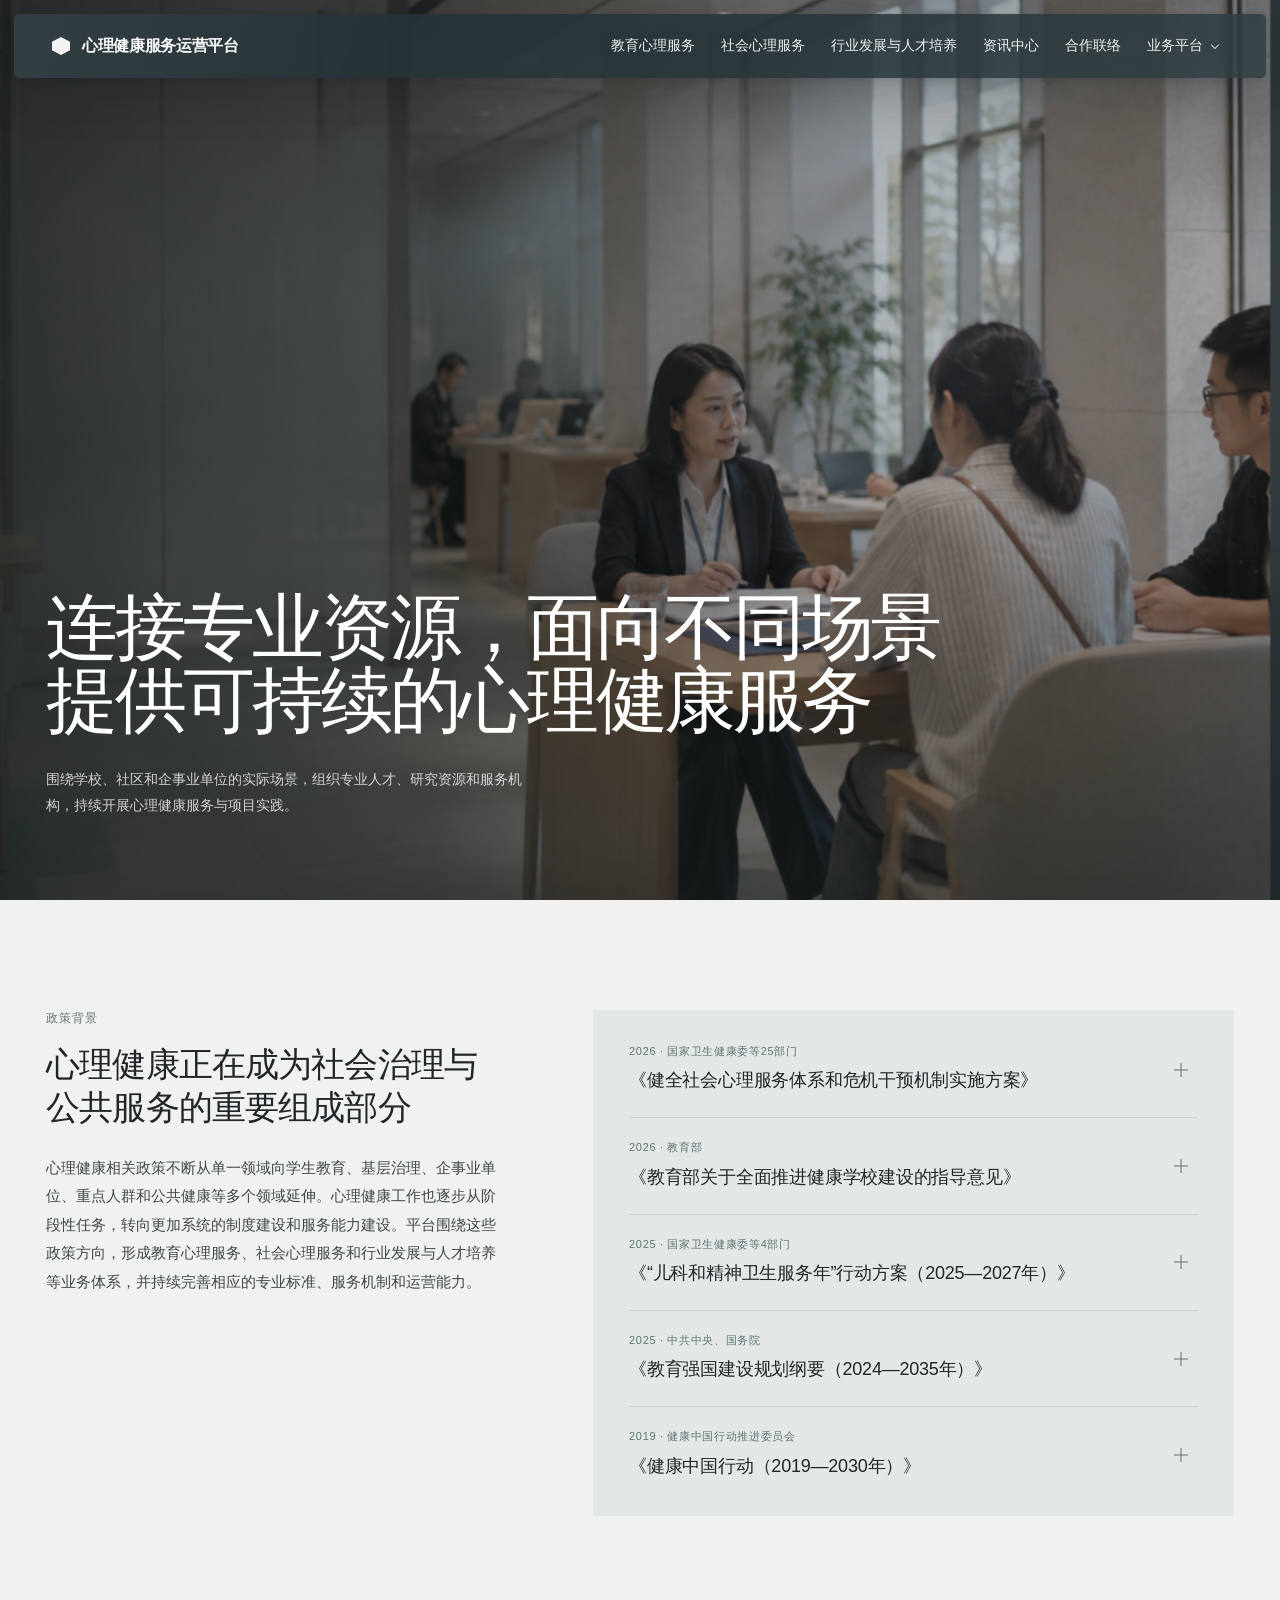
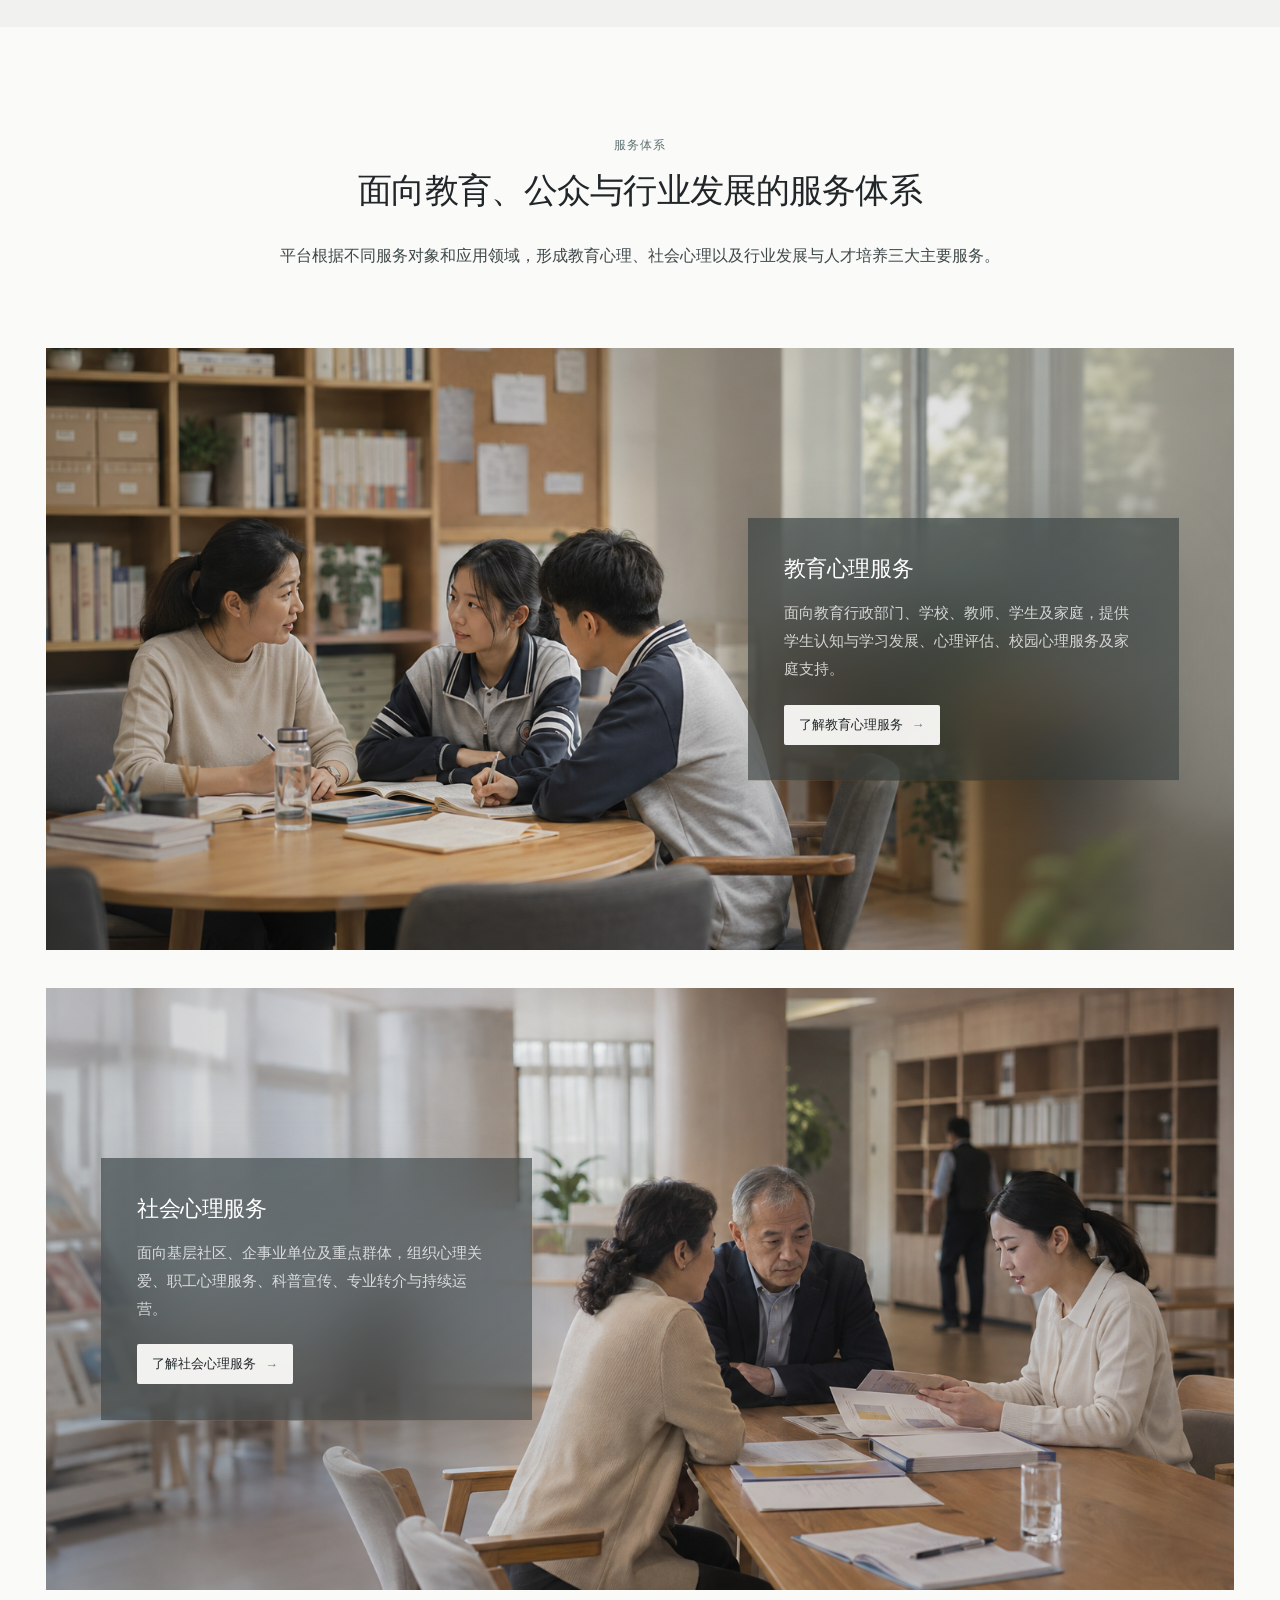
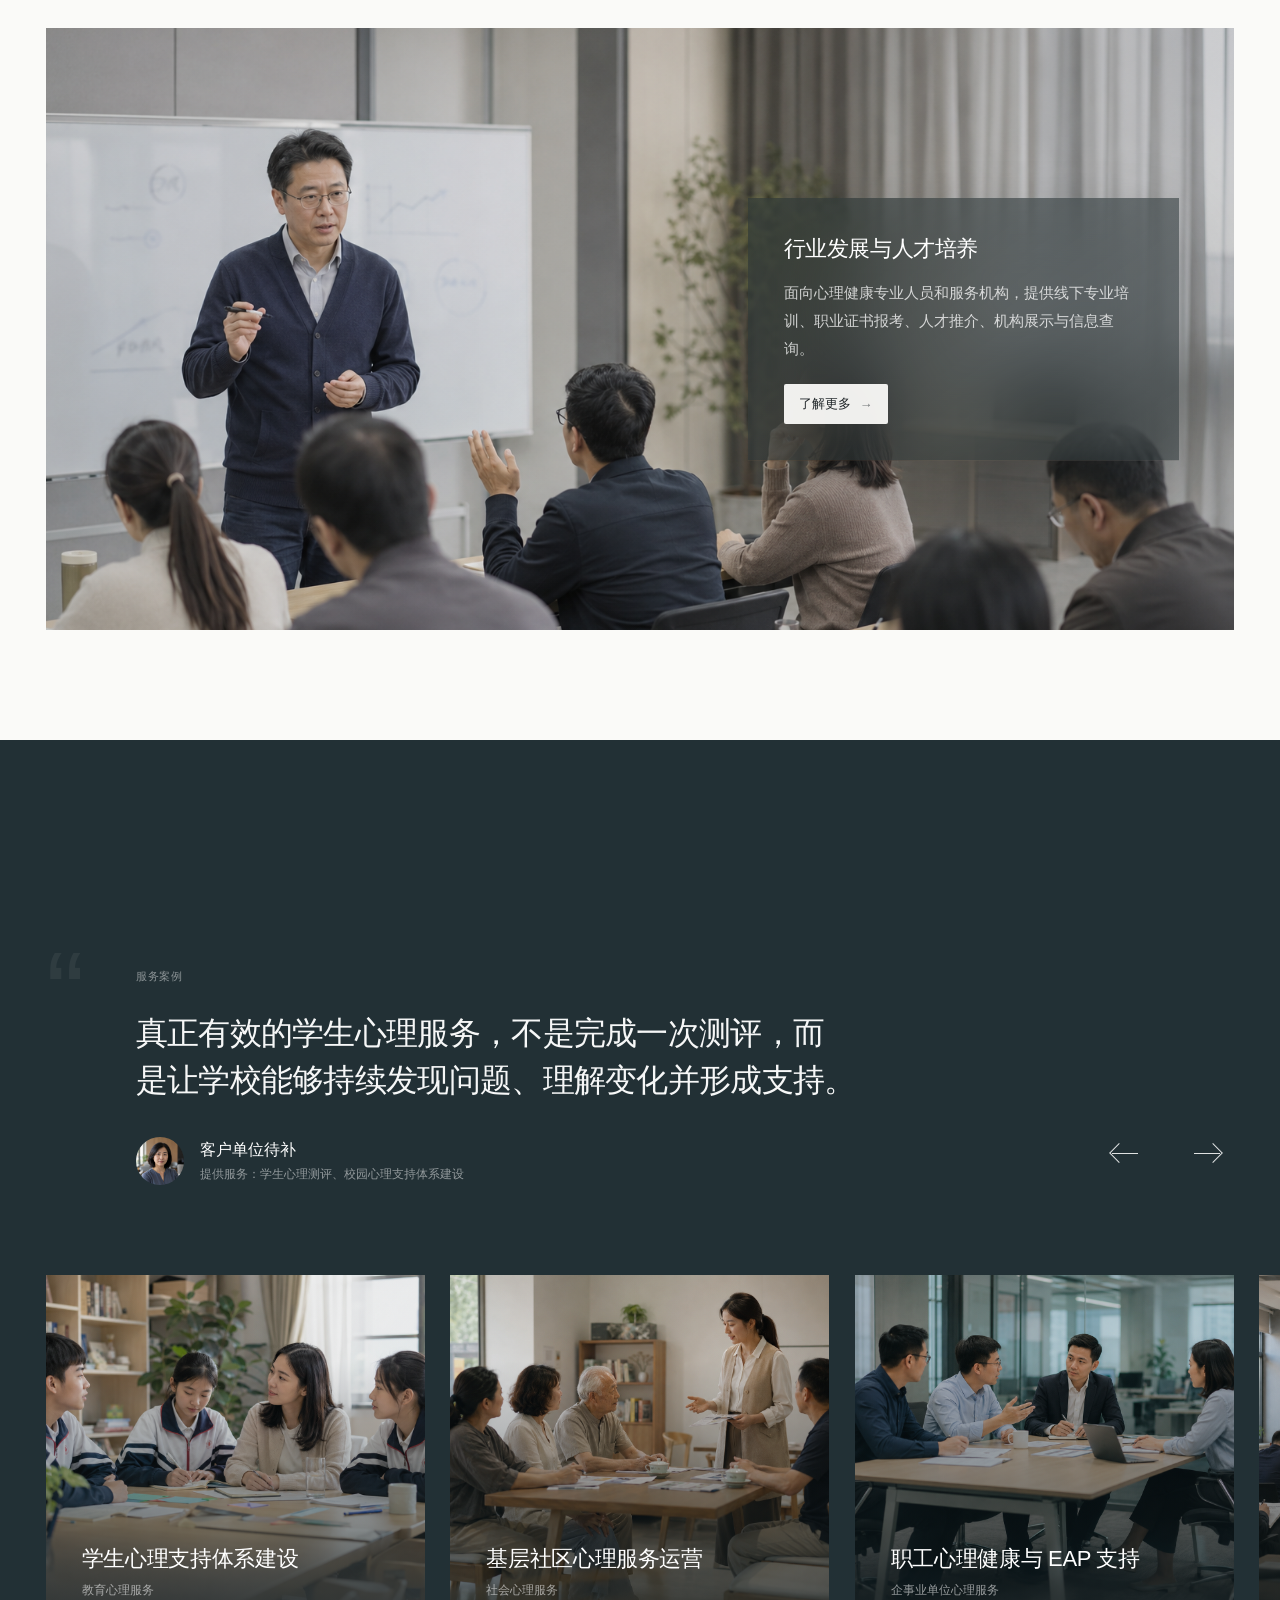
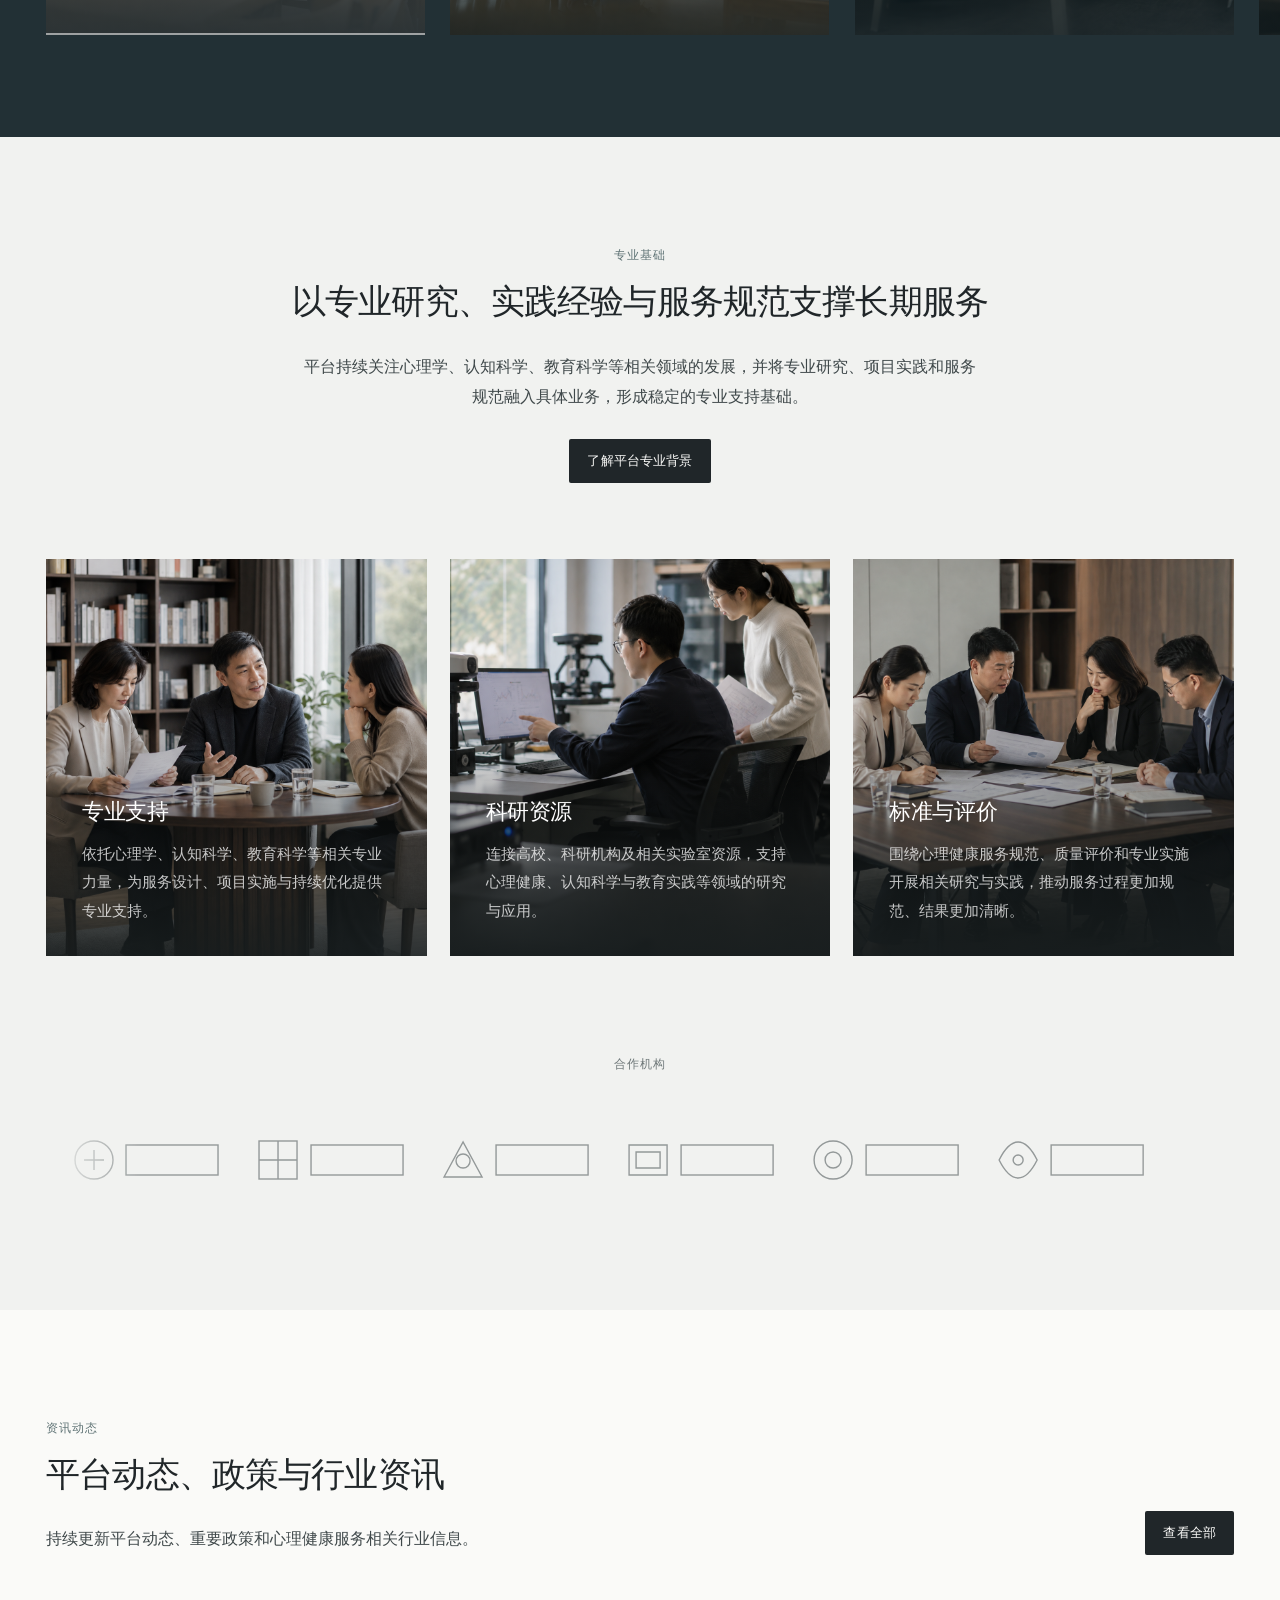
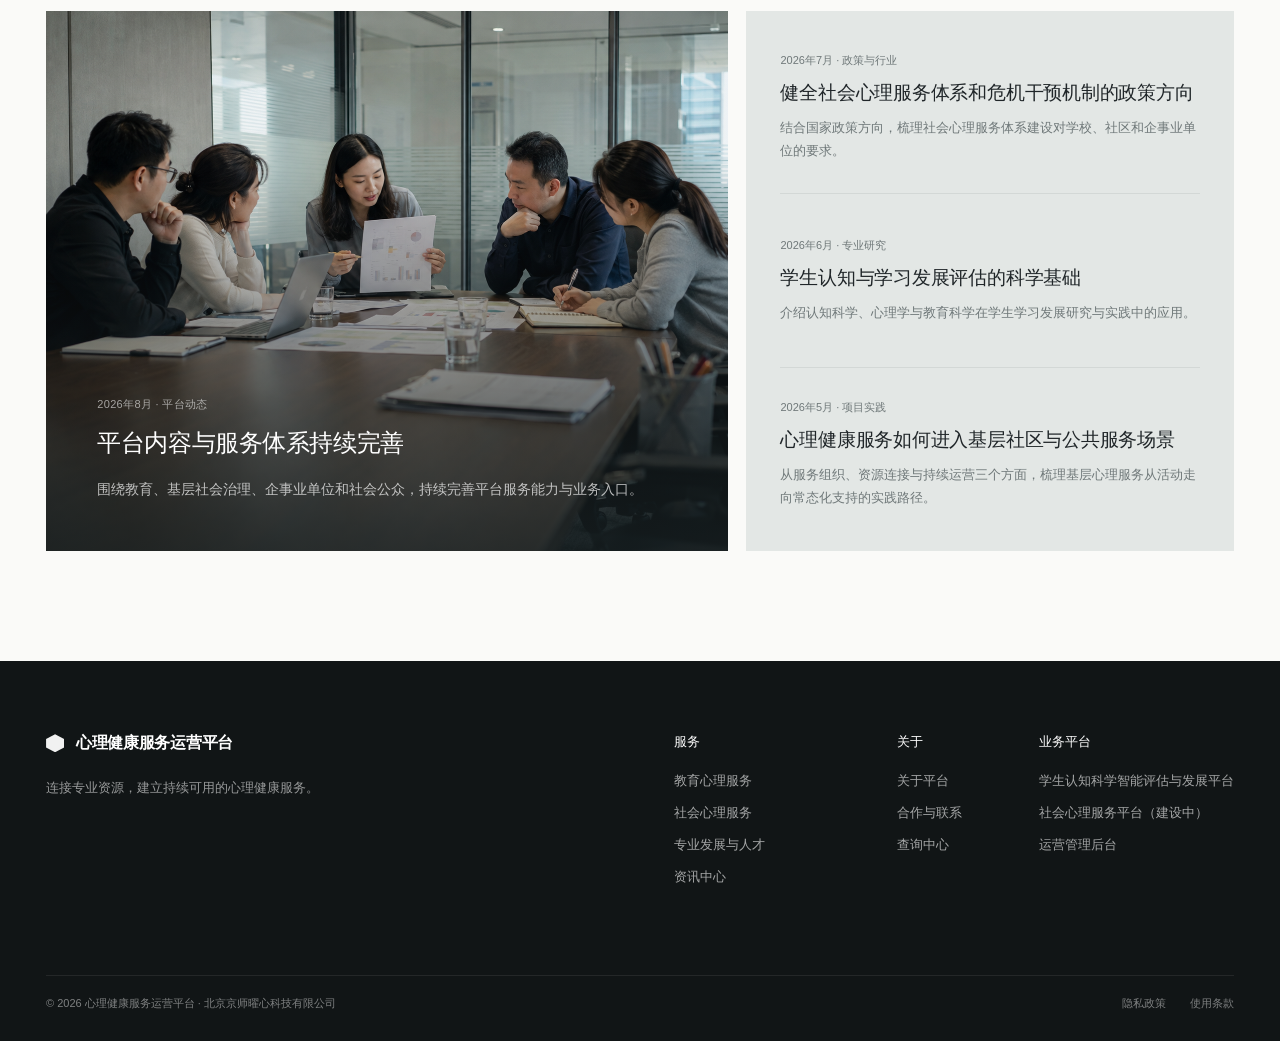
==== commit 7efa7f8f: "Refine news and updates copy" ====
--- a/homepage/index.html
+++ b/homepage/index.html
@@ -4,7 +4,7 @@
   <meta charset="utf-8">
   <meta name="viewport" content="width=device-width, initial-scale=1">
   <meta name="description" content="心理健康服务运营平台，连接专业资源，面向不同场景提供可持续的心理健康服务。">
-  <meta name="homepage-build" content="2026-08-27-professional-foundation-v1">
+  <meta name="homepage-build" content="2026-08-27-news-copy-v1">
   <title>心理健康服务运营平台</title>
 
   <link rel="stylesheet" href="../styles/core.css?v=20260826-home-images-v1">
@@ -295,9 +295,9 @@
         <div class="mh-container">
           <div class="mh-news-head">
             <div>
-              <span class="mh-eyebrow">资讯与研究</span>
-              <h2>关注政策、研究与项目实践</h2>
-              <p>持续发布社会心理服务相关政策、专业研究、平台动态与项目实践。</p>
+              <span class="mh-eyebrow">资讯动态</span>
+              <h2>平台动态、政策与行业资讯</h2>
+              <p>持续更新平台动态、重要政策和心理健康服务相关行业信息。</p>
             </div>
             <a class="mh-btn mh-btn--dark" href="./news/">查看全部</a>
           </div>
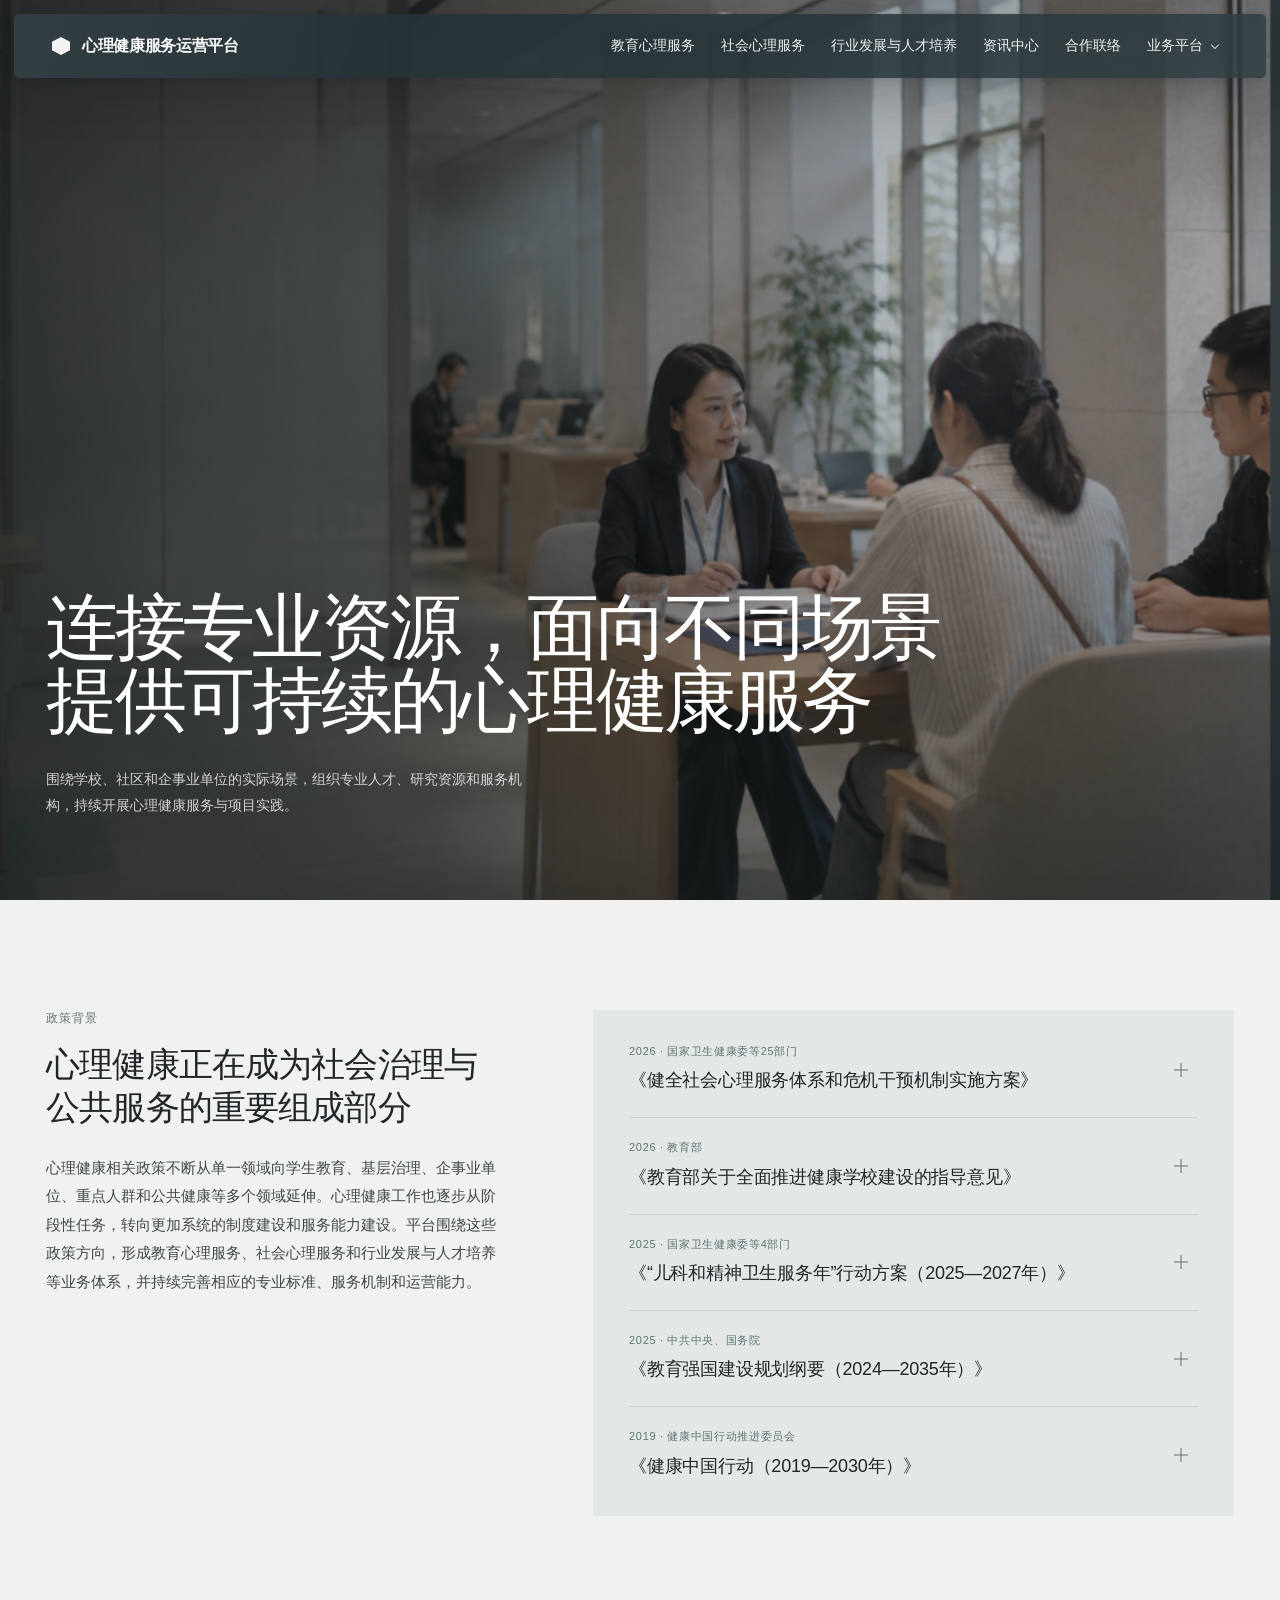
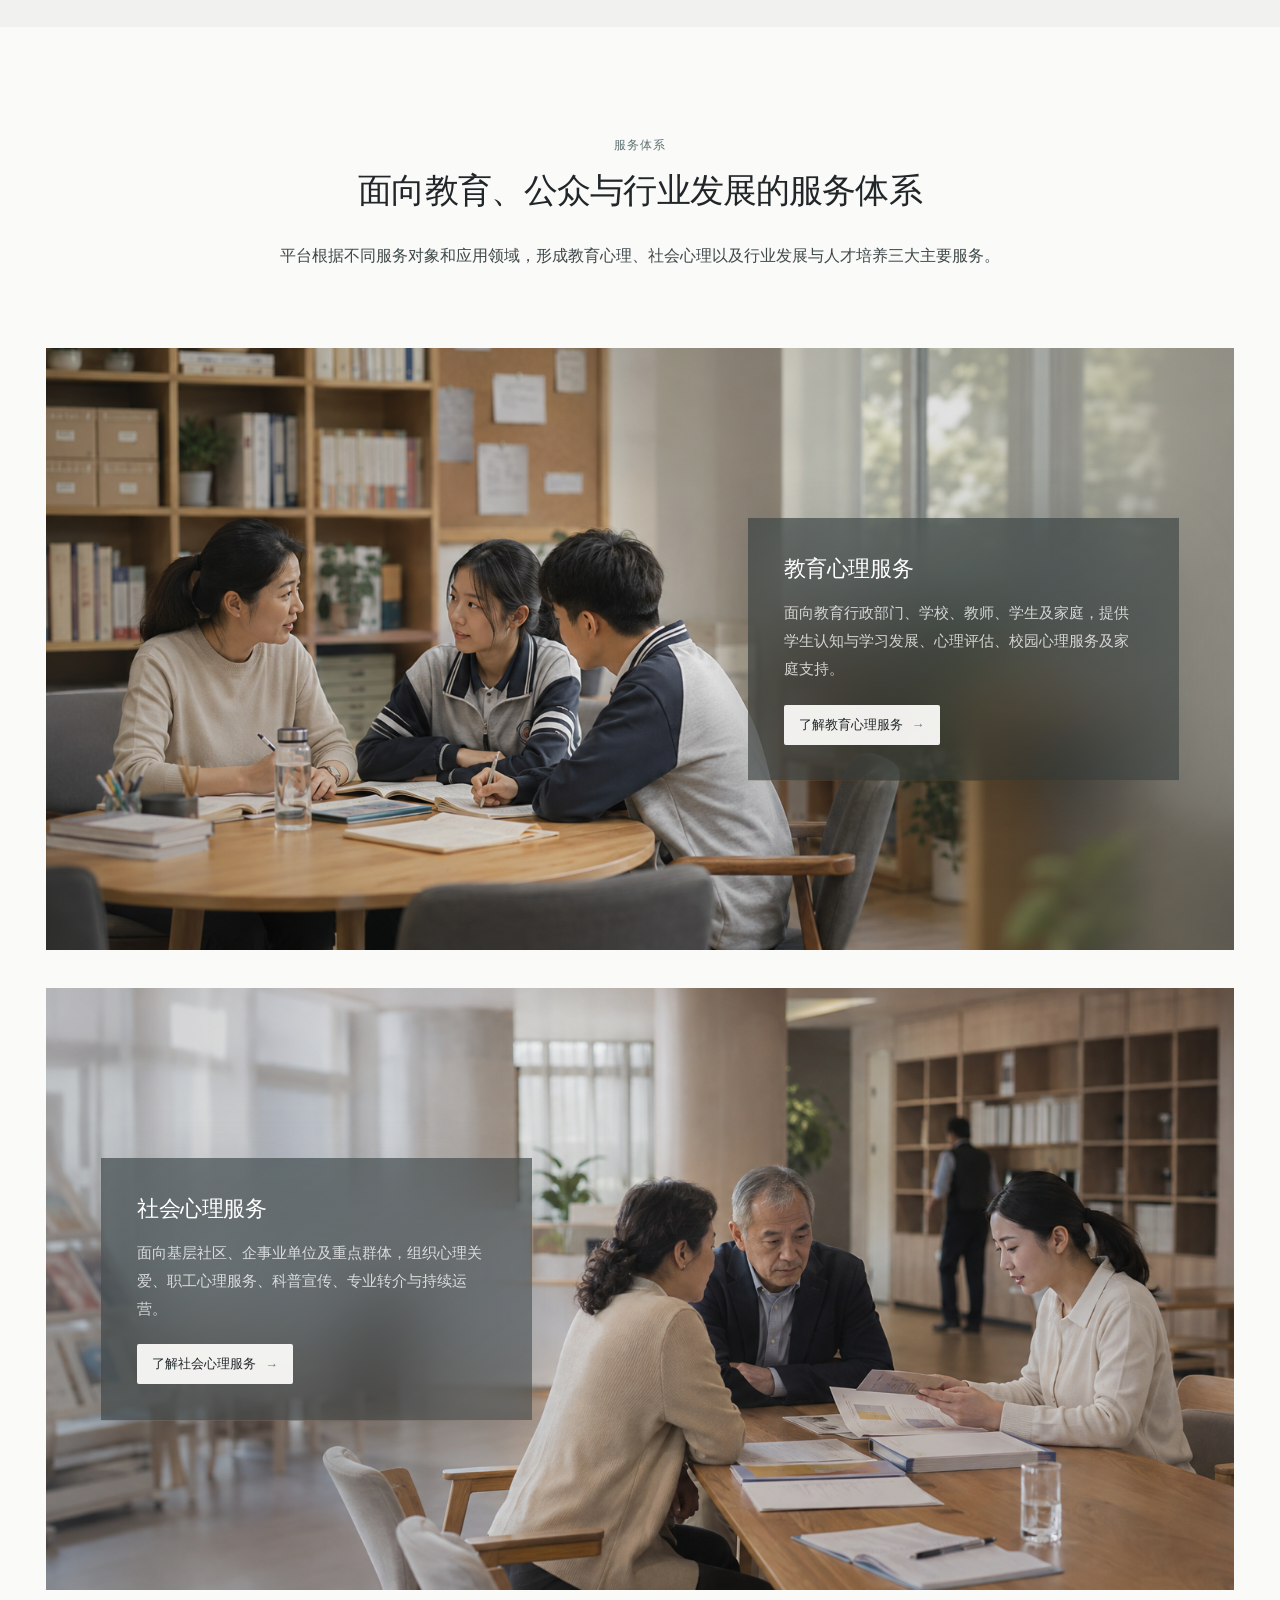
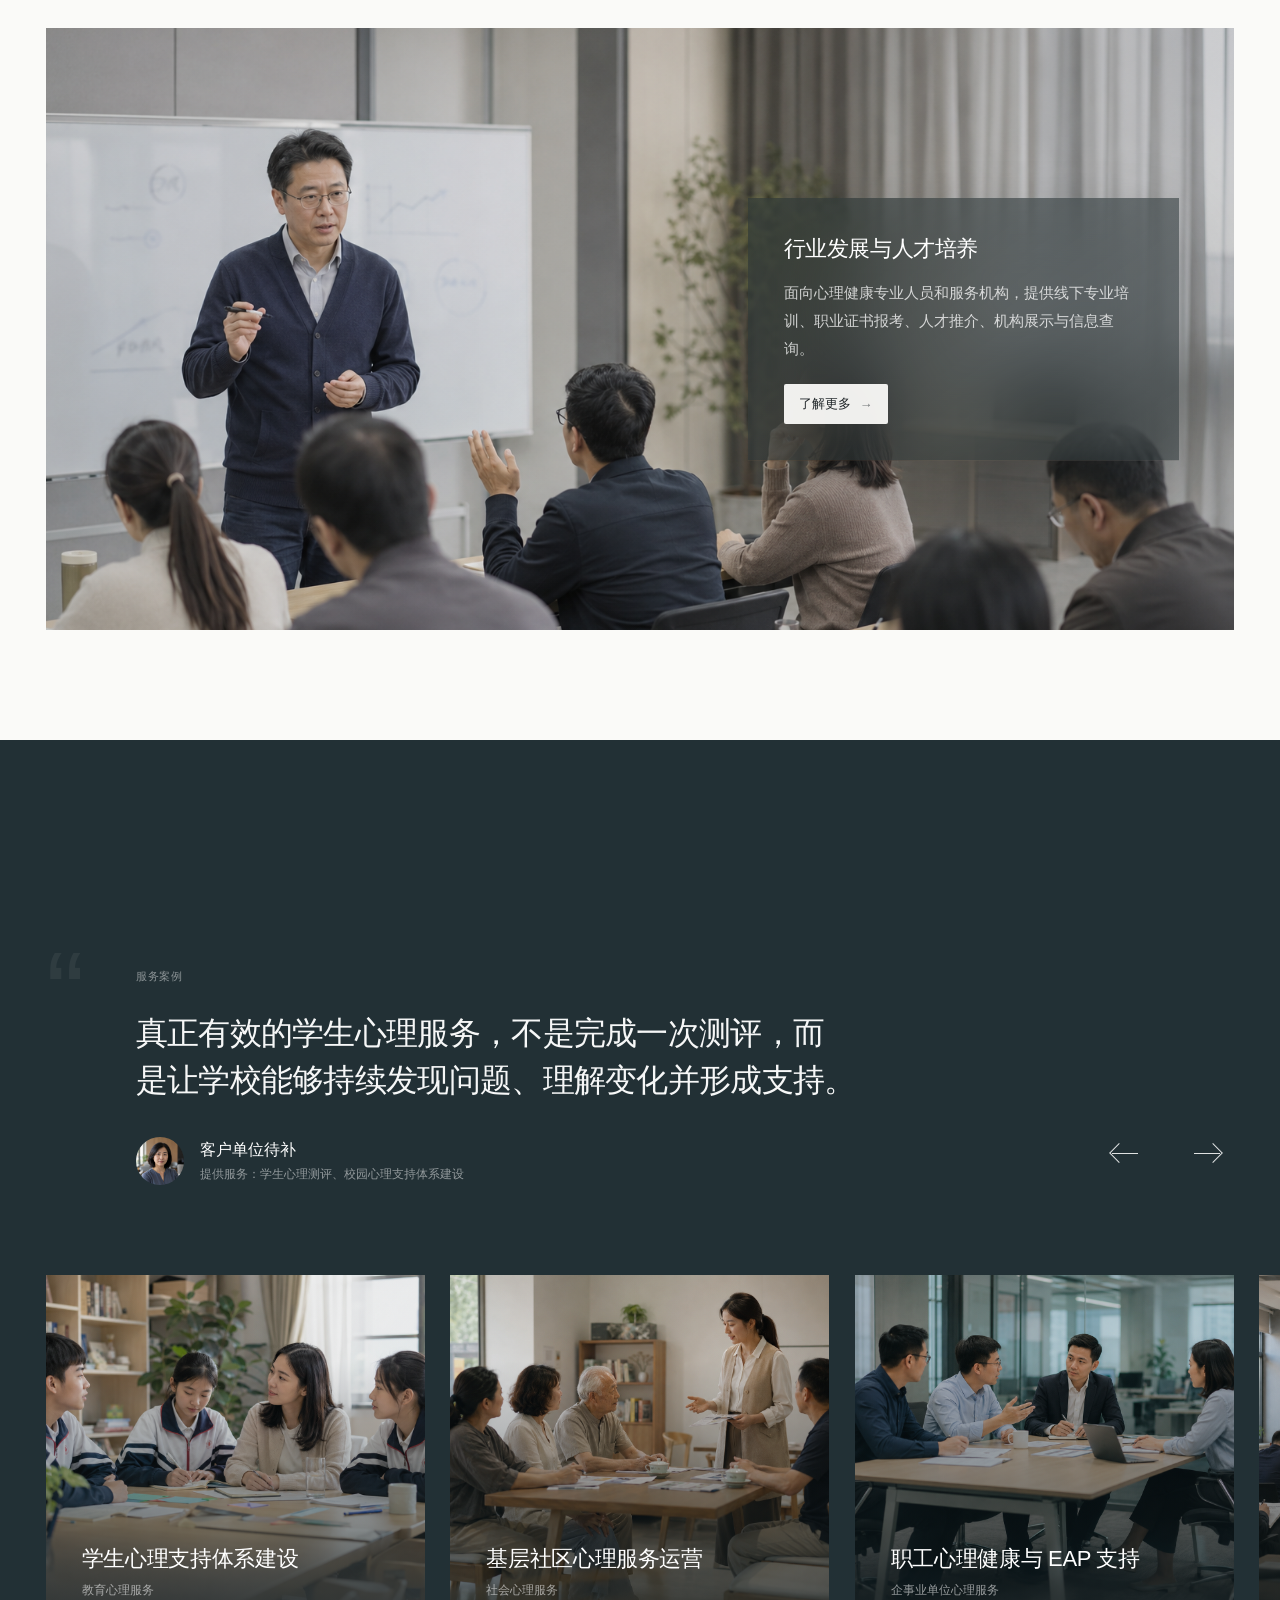
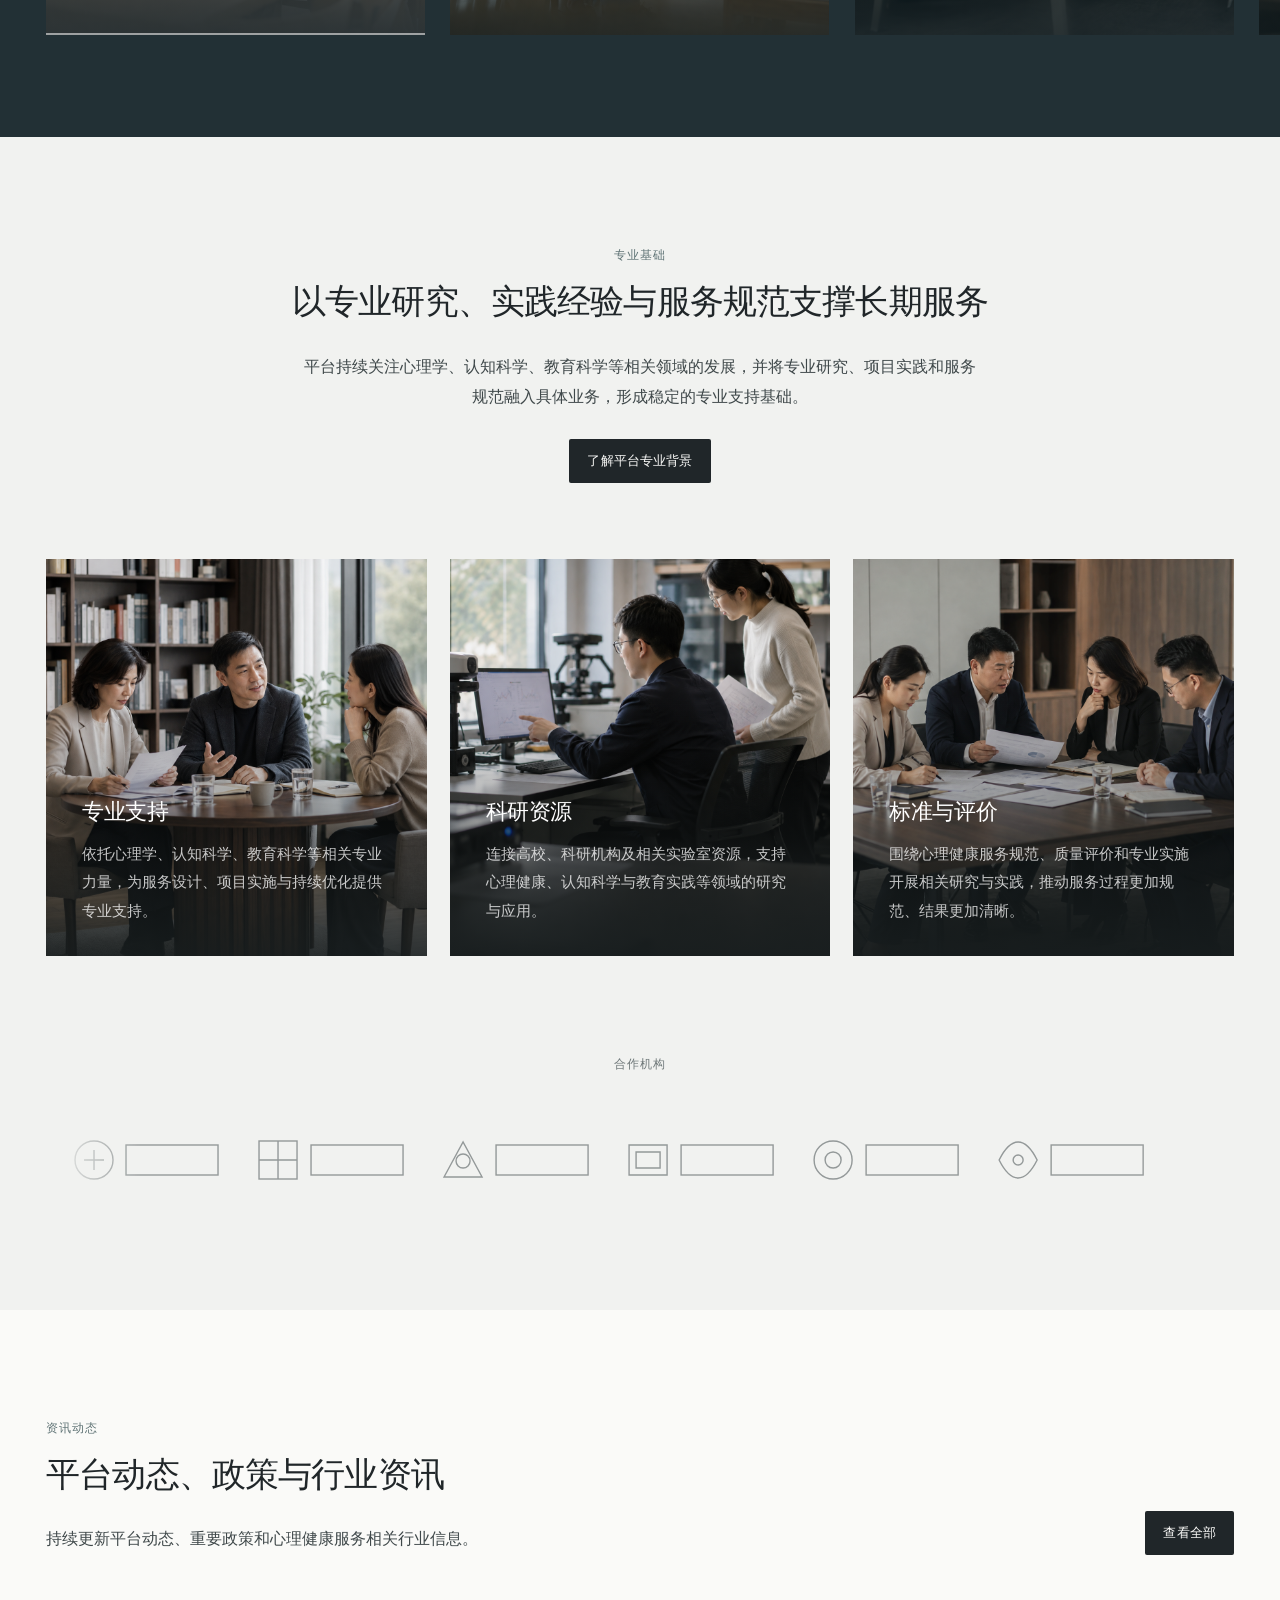
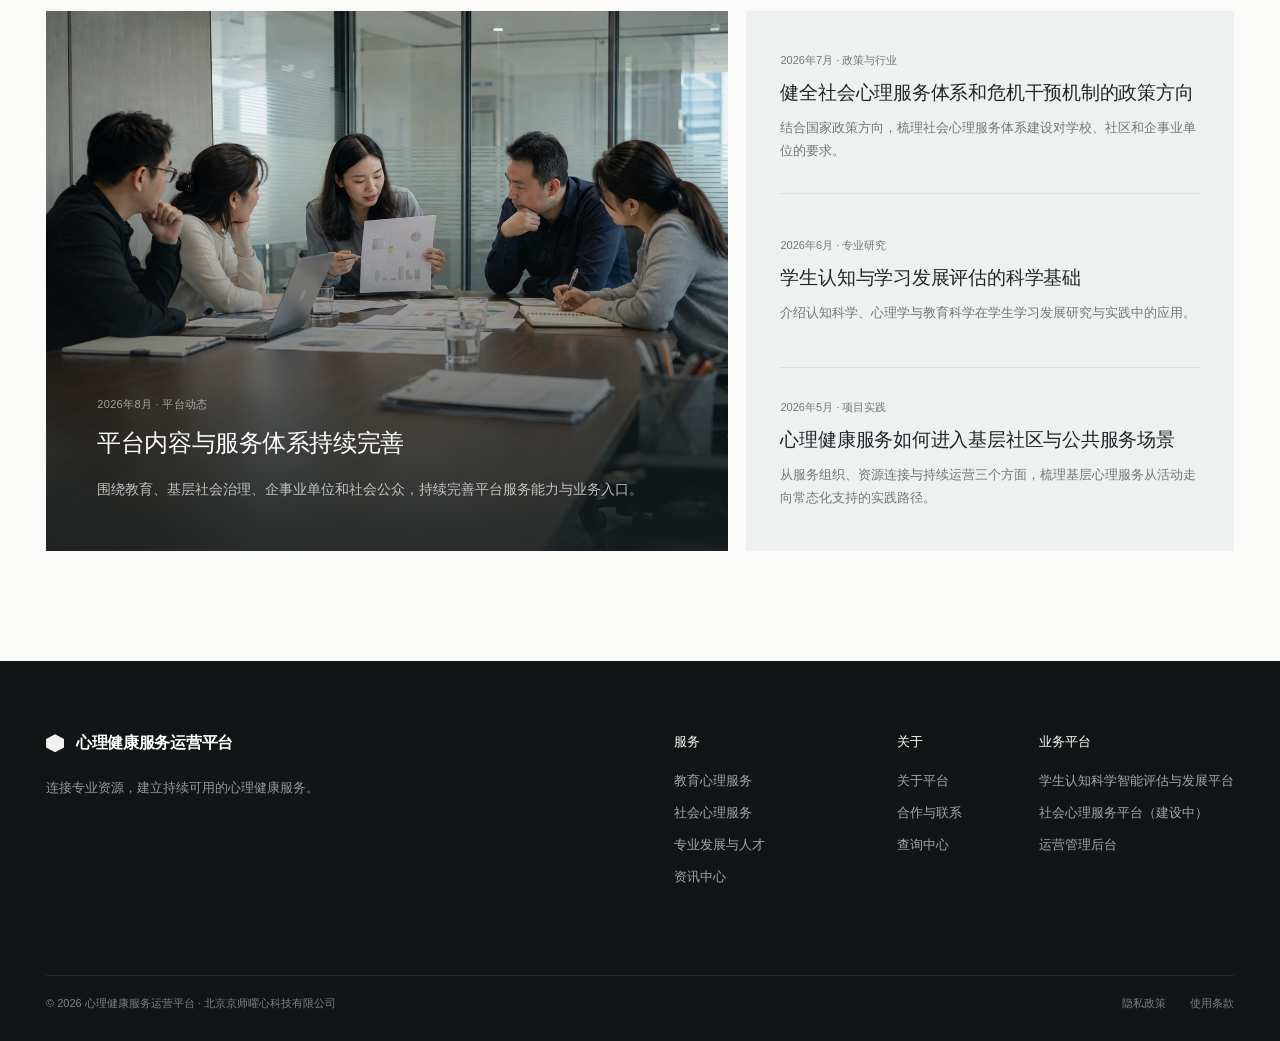
==== commit 042f11b4: "Refresh homepage news background cache" ====
--- a/homepage/index.html
+++ b/homepage/index.html
@@ -4,14 +4,14 @@
   <meta charset="utf-8">
   <meta name="viewport" content="width=device-width, initial-scale=1">
   <meta name="description" content="心理健康服务运营平台，连接专业资源，面向不同场景提供可持续的心理健康服务。">
-  <meta name="homepage-build" content="2026-08-27-news-copy-v1">
+  <meta name="homepage-build" content="2026-08-27-news-bg-v1">
   <title>心理健康服务运营平台</title>
 
   <link rel="stylesheet" href="../styles/core.css?v=20260826-home-images-v1">
   <link rel="stylesheet" href="../styles/system.css?v=20260826-home-images-v1">
   <link rel="stylesheet" href="../shared/theme.css?v=20260826-home-images-v1">
   <link rel="stylesheet" href="../shared/site-shell.css?v=20260827-nav-copy-v2">
-  <link rel="stylesheet" href="./homepage.css?v=20260827-policy-card-v1">
+  <link rel="stylesheet" href="./homepage.css?v=20260827-news-bg-v1">
 </head>
 <body>
   <div class="mh-page">
--- a/homepage/homepage.css
+++ b/homepage/homepage.css
@@ -7,4 +7,4 @@
 @import url("./services-stack.css?v=20260827-services-copy-v3");
 @import url("./service-cases.css?v=20260826-home-images-v1");
 @import url("./credibility-cards.css?v=20260826-home-images-v1");
-@import url("./news-leroux.css?v=20260826-home-images-v1");
+@import url("./news-leroux.css?v=20260827-news-bg-v1");
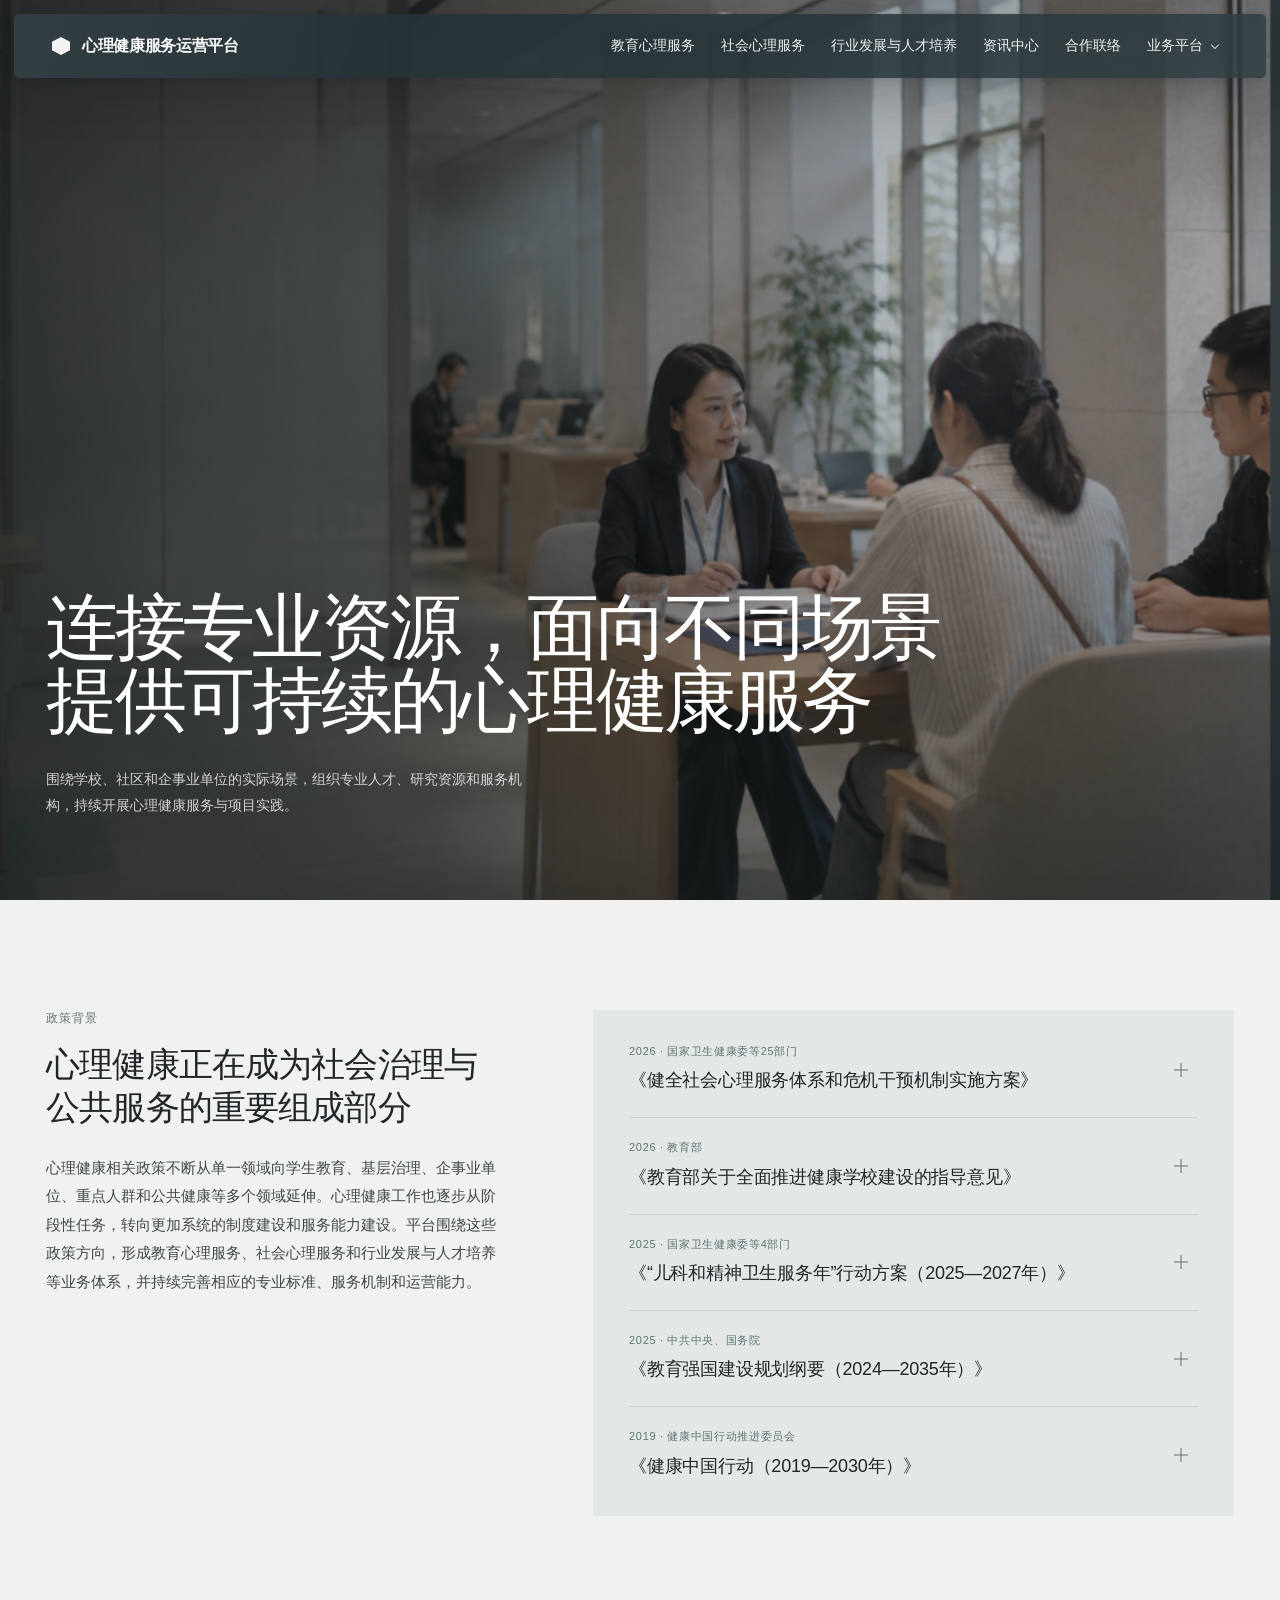
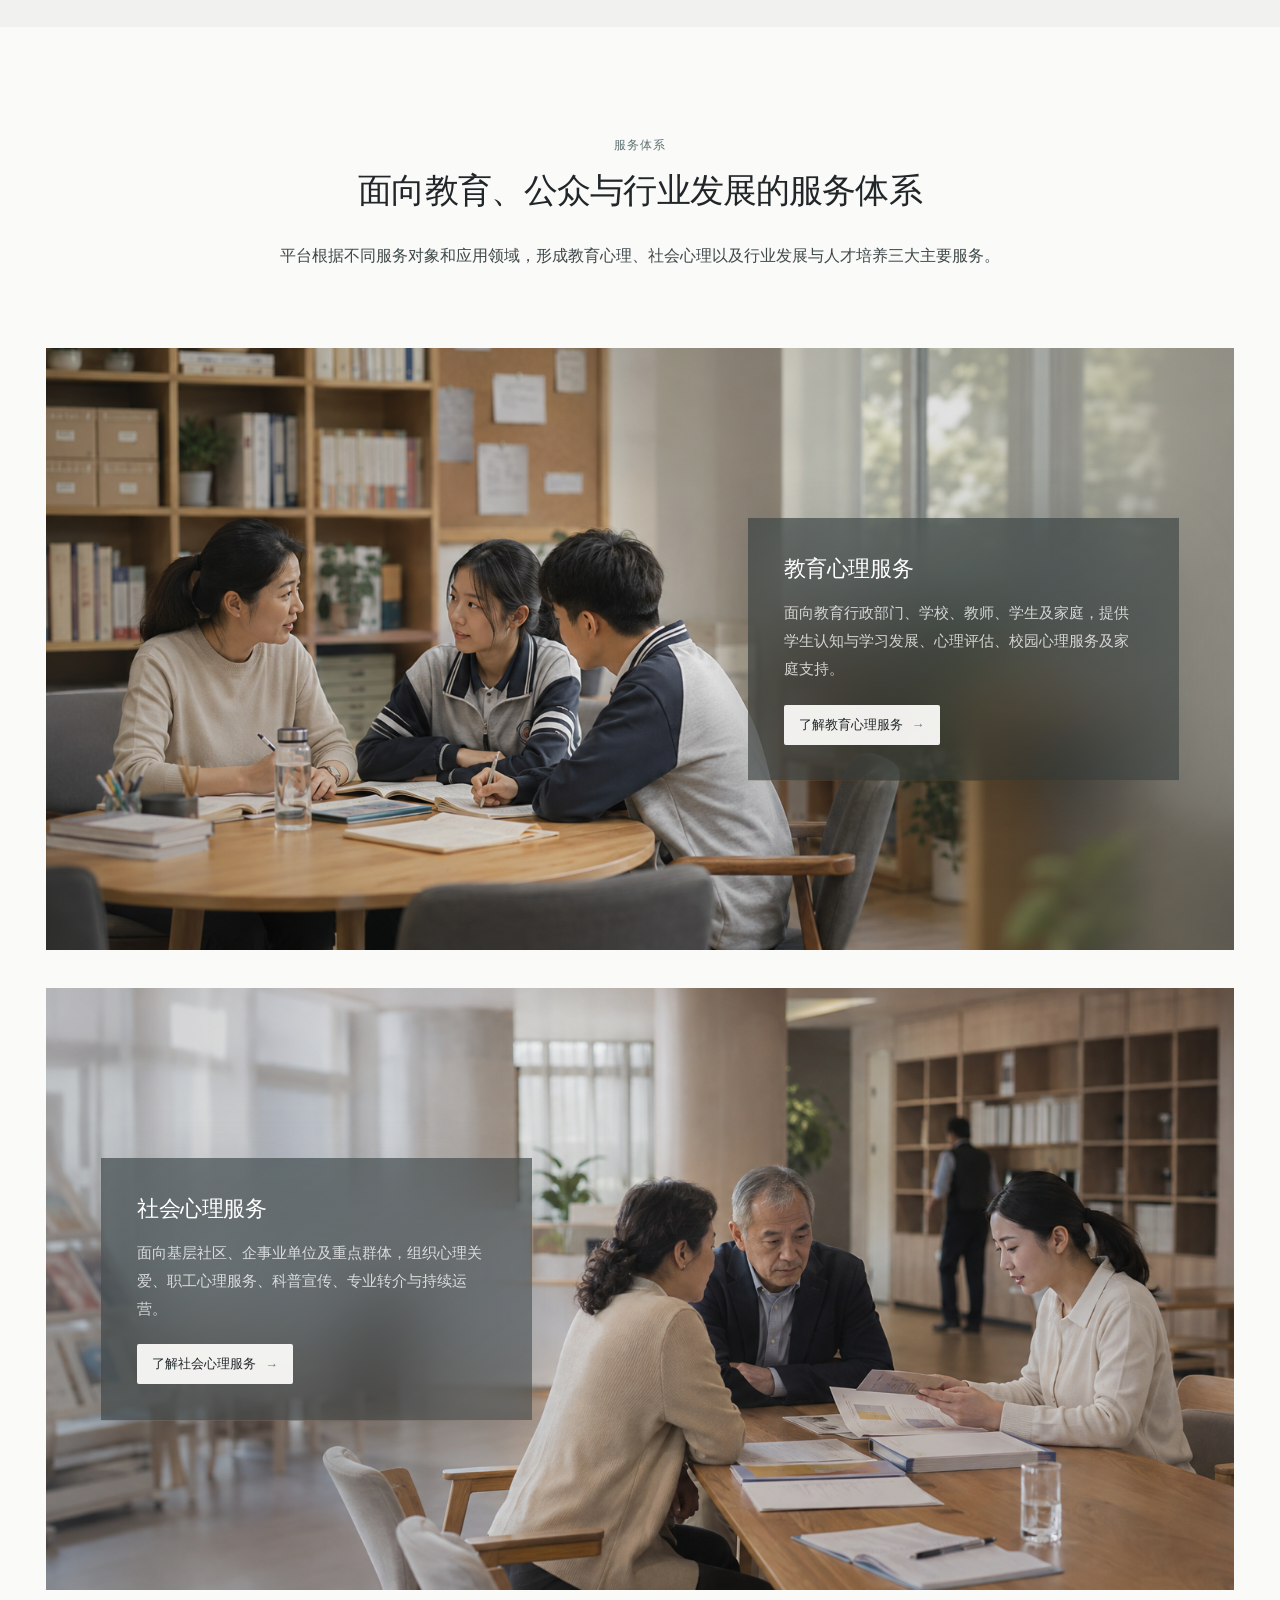
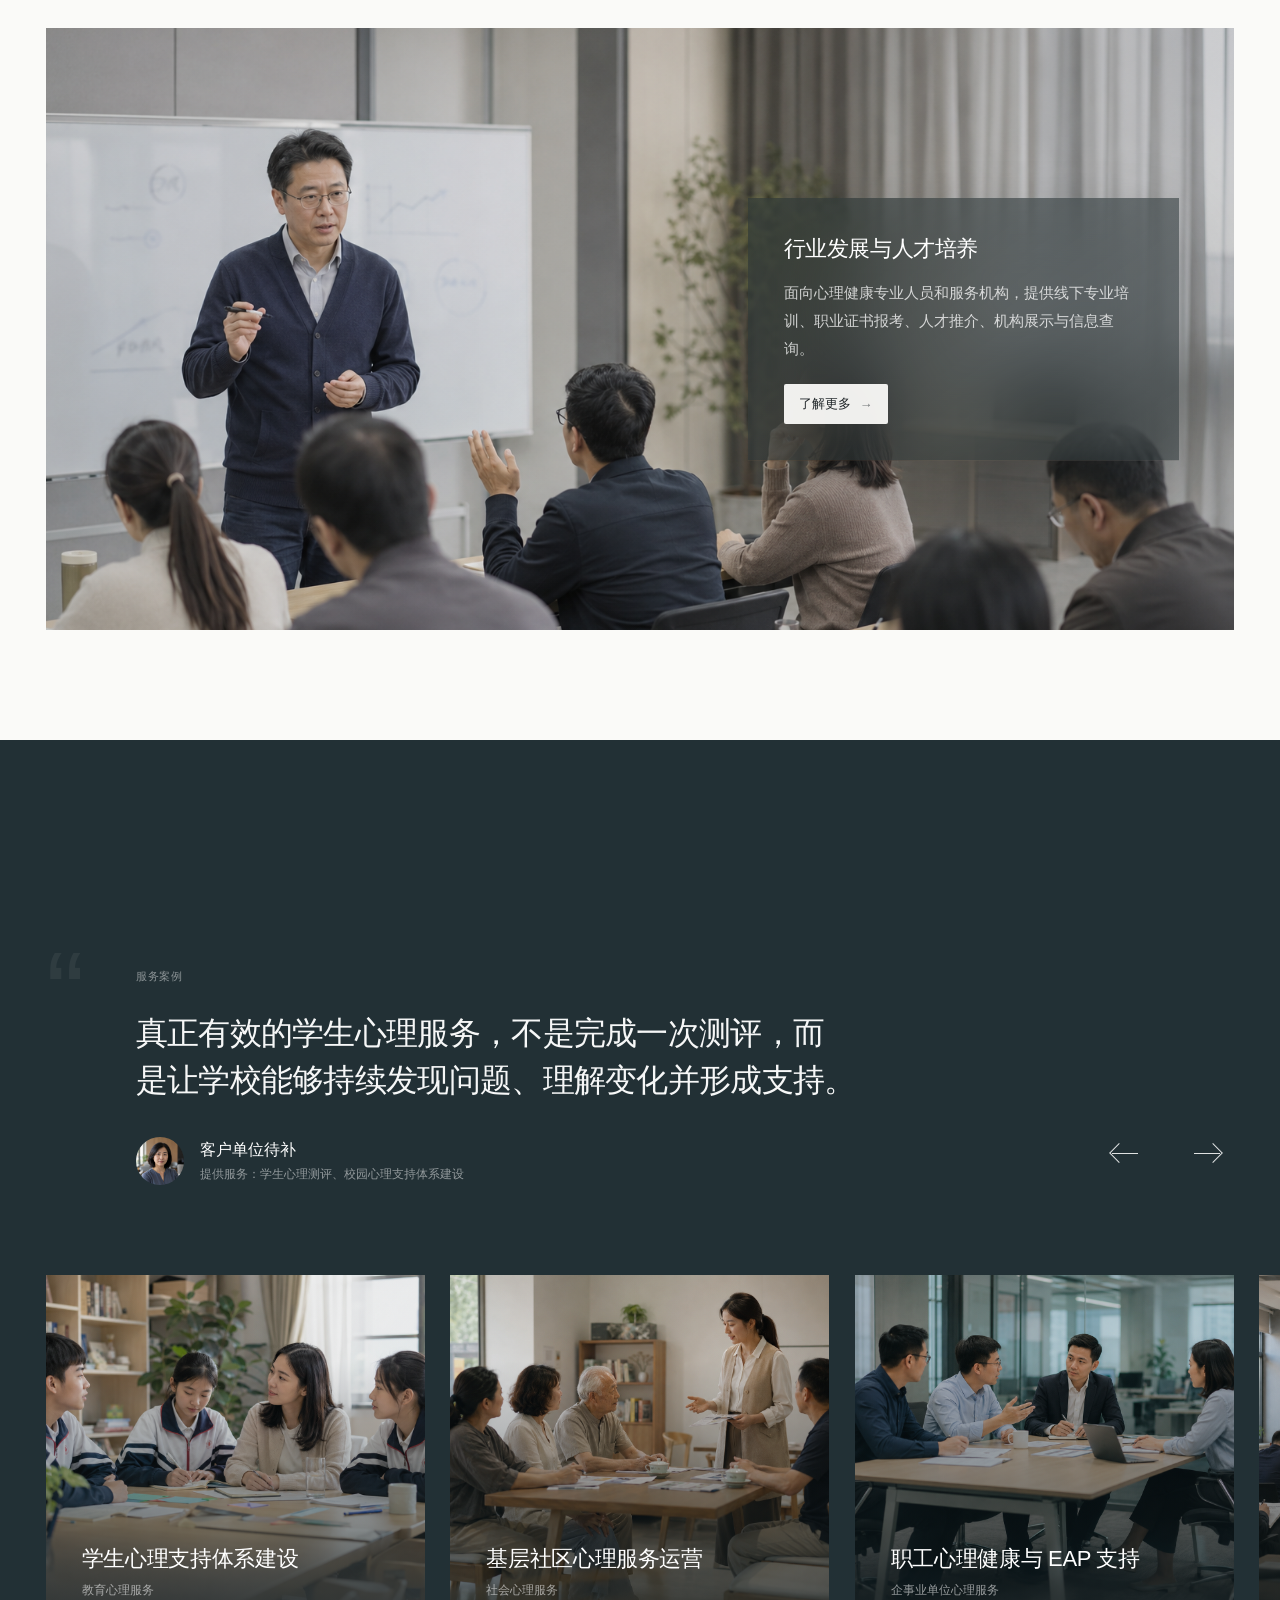
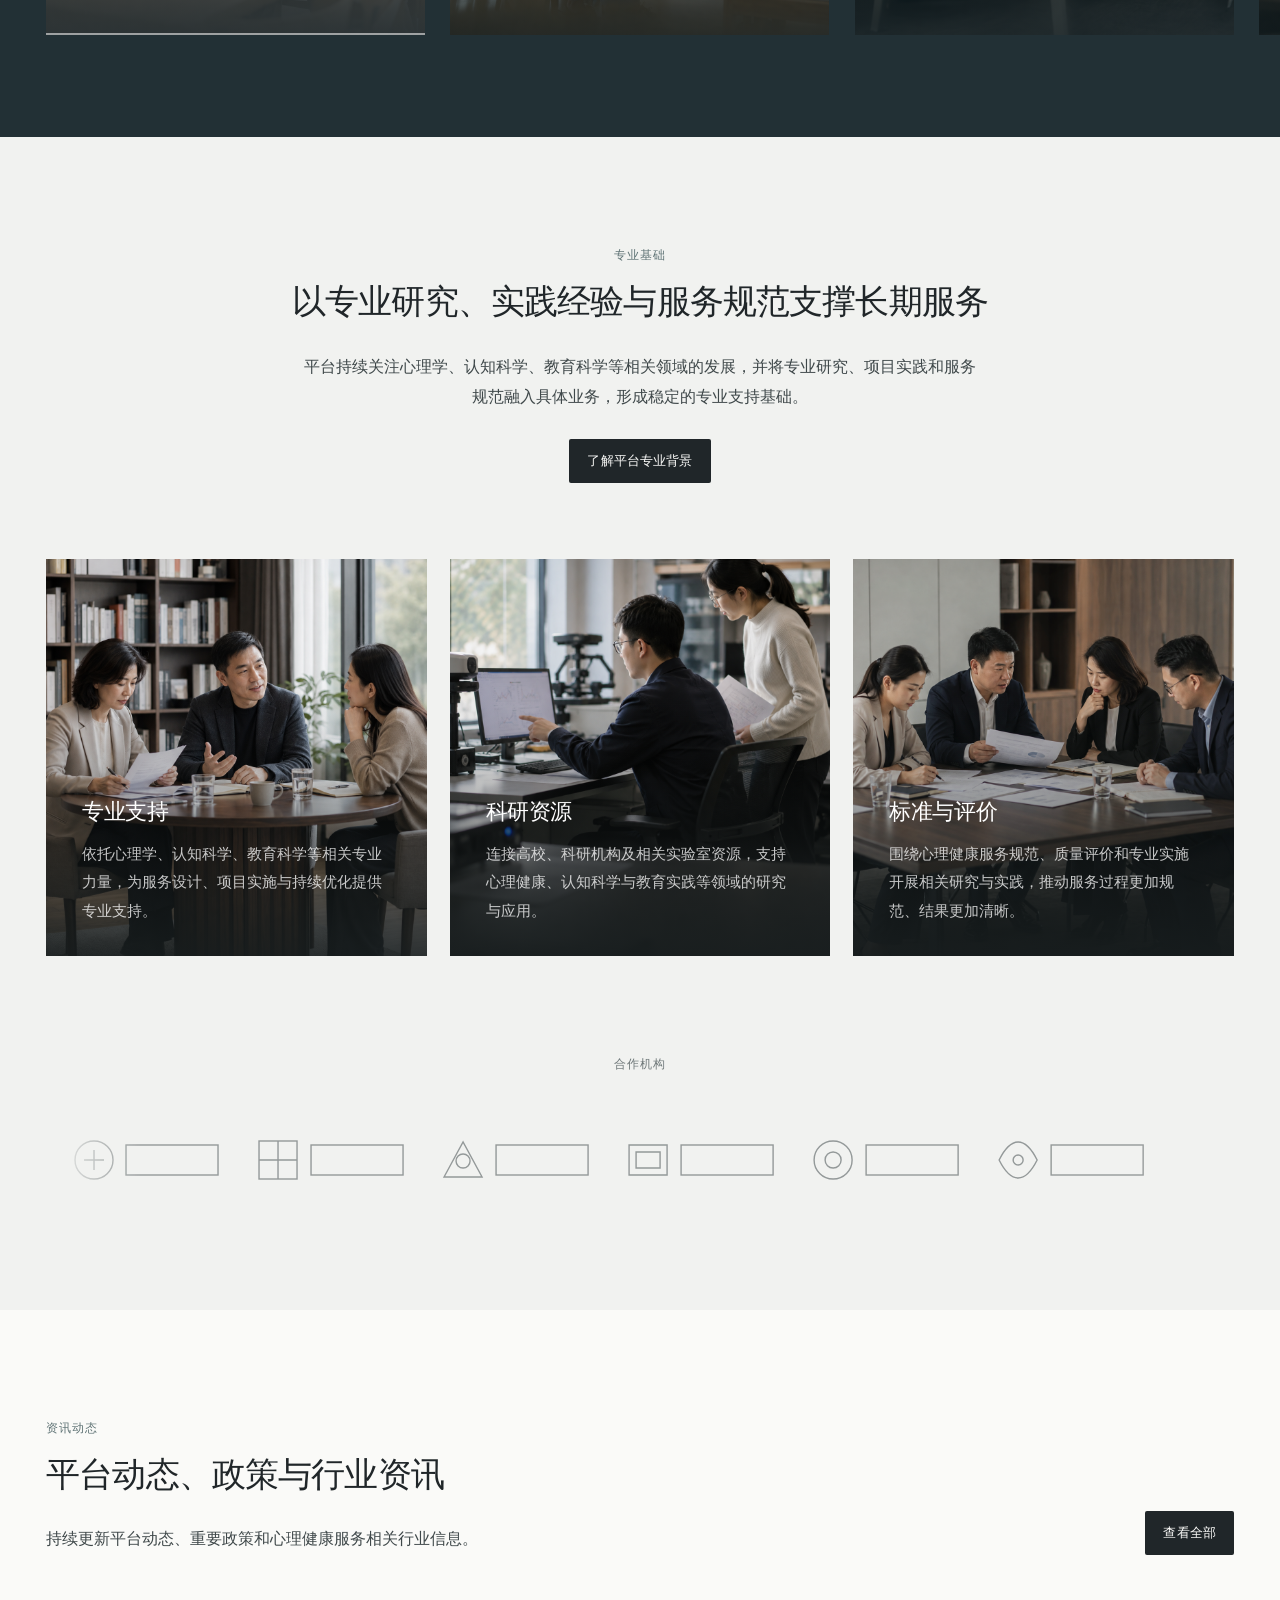
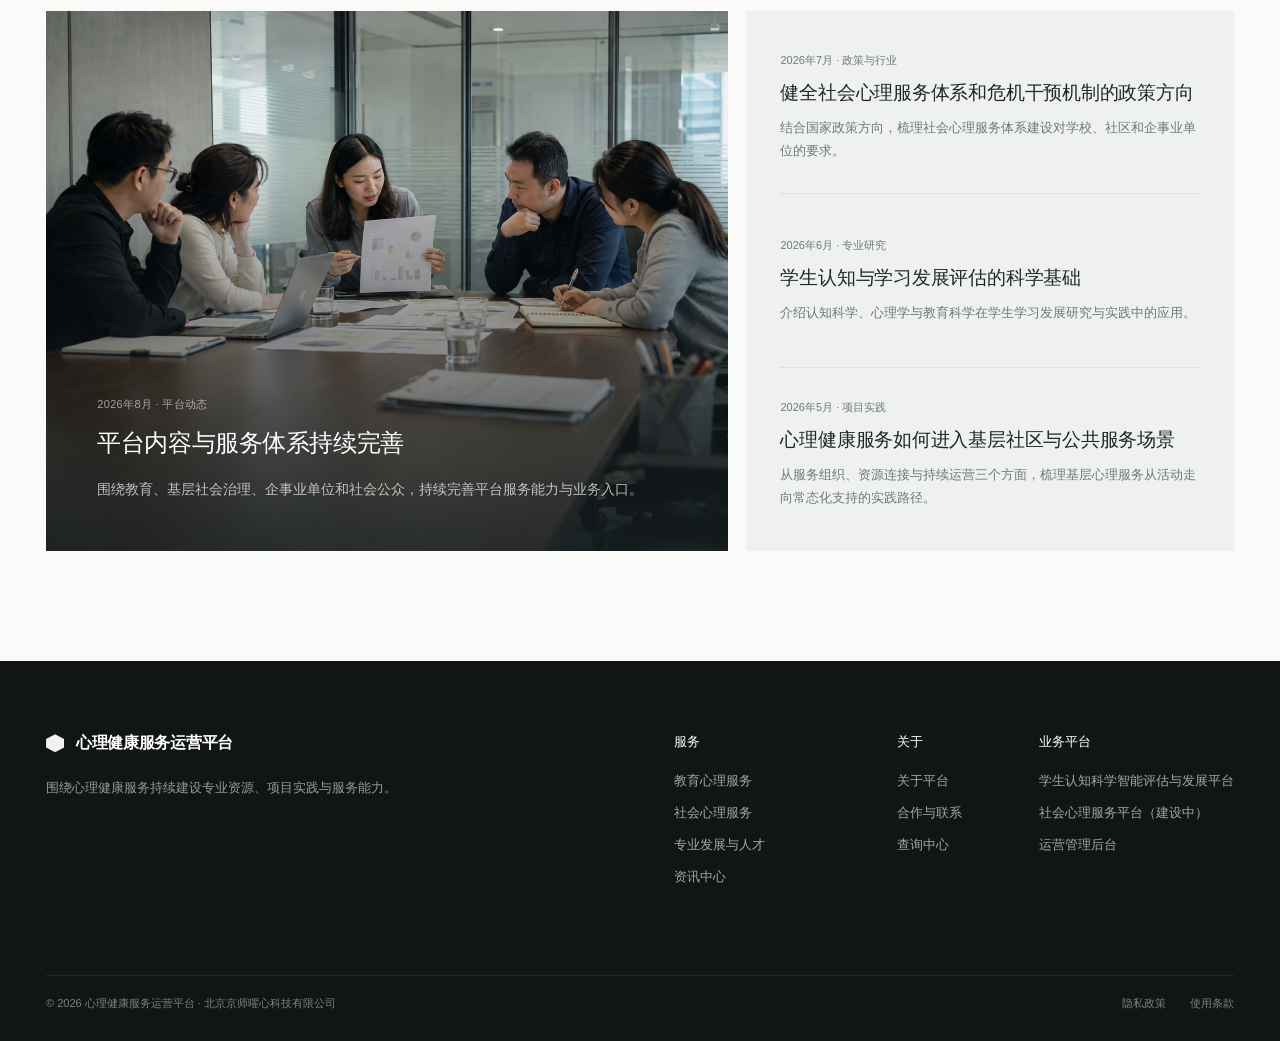
==== commit c5504ac6: "Refine footer platform statement" ====
--- a/homepage/index.html
+++ b/homepage/index.html
@@ -345,7 +345,7 @@
               <span class="mh-brand__mark" aria-hidden="true"></span>
               <span>心理健康服务运营平台</span>
             </div>
-            <p>连接专业资源，建立持续可用的心理健康服务。</p>
+            <p>围绕心理健康服务持续建设专业资源、项目实践与服务能力。</p>
           </div>
 
           <div class="mh-footer__col">
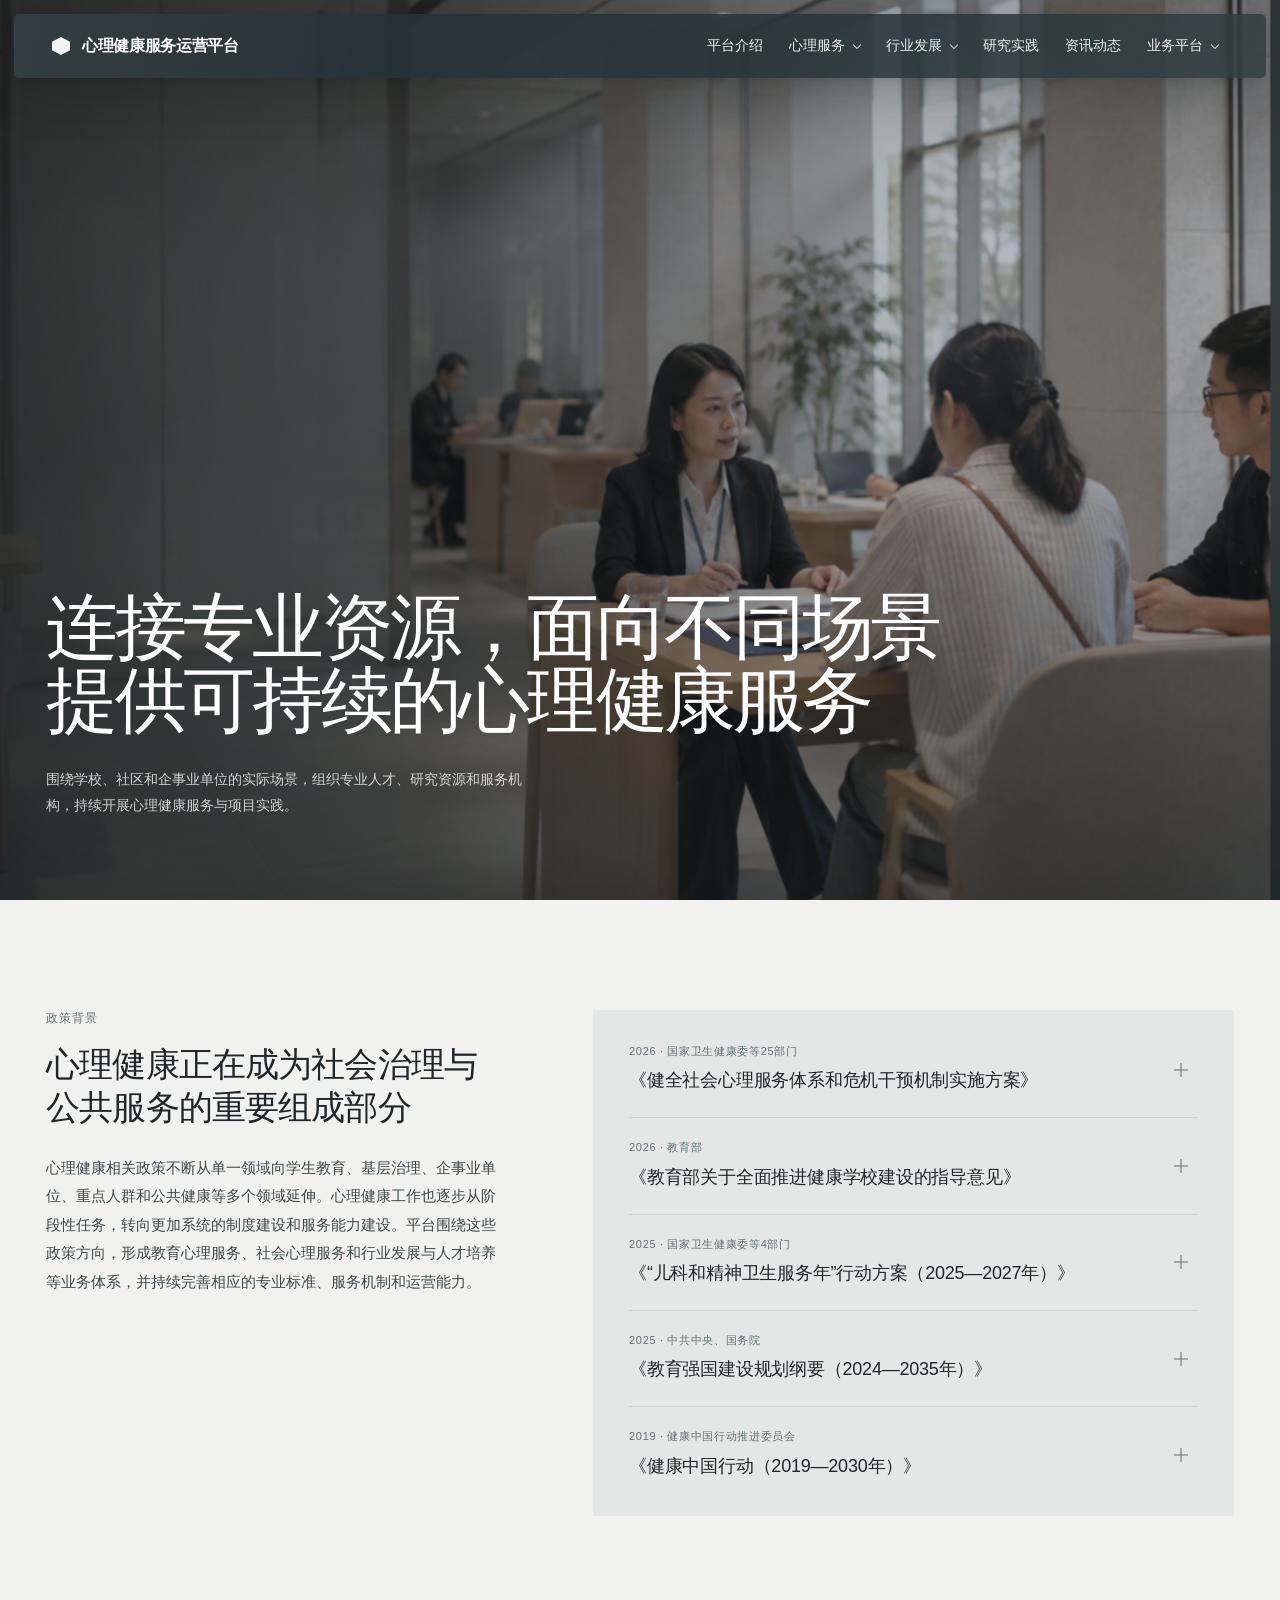
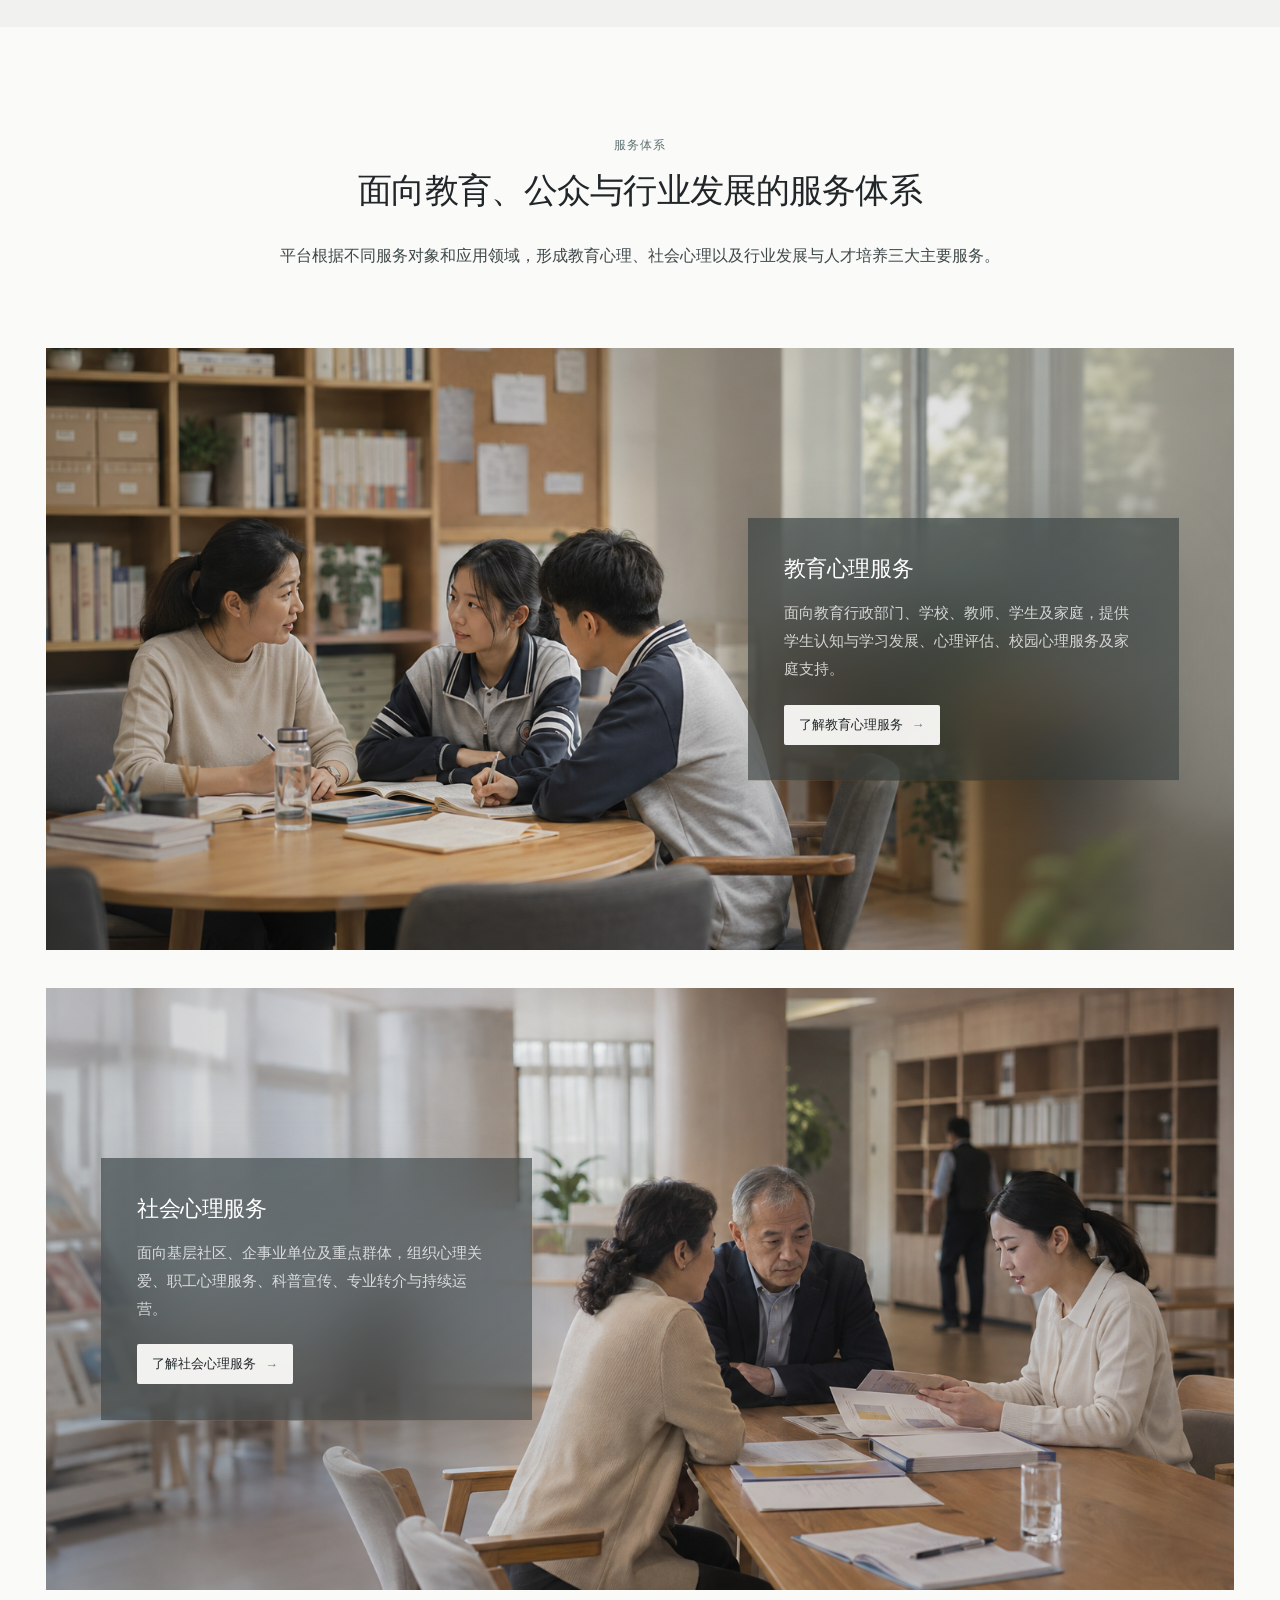
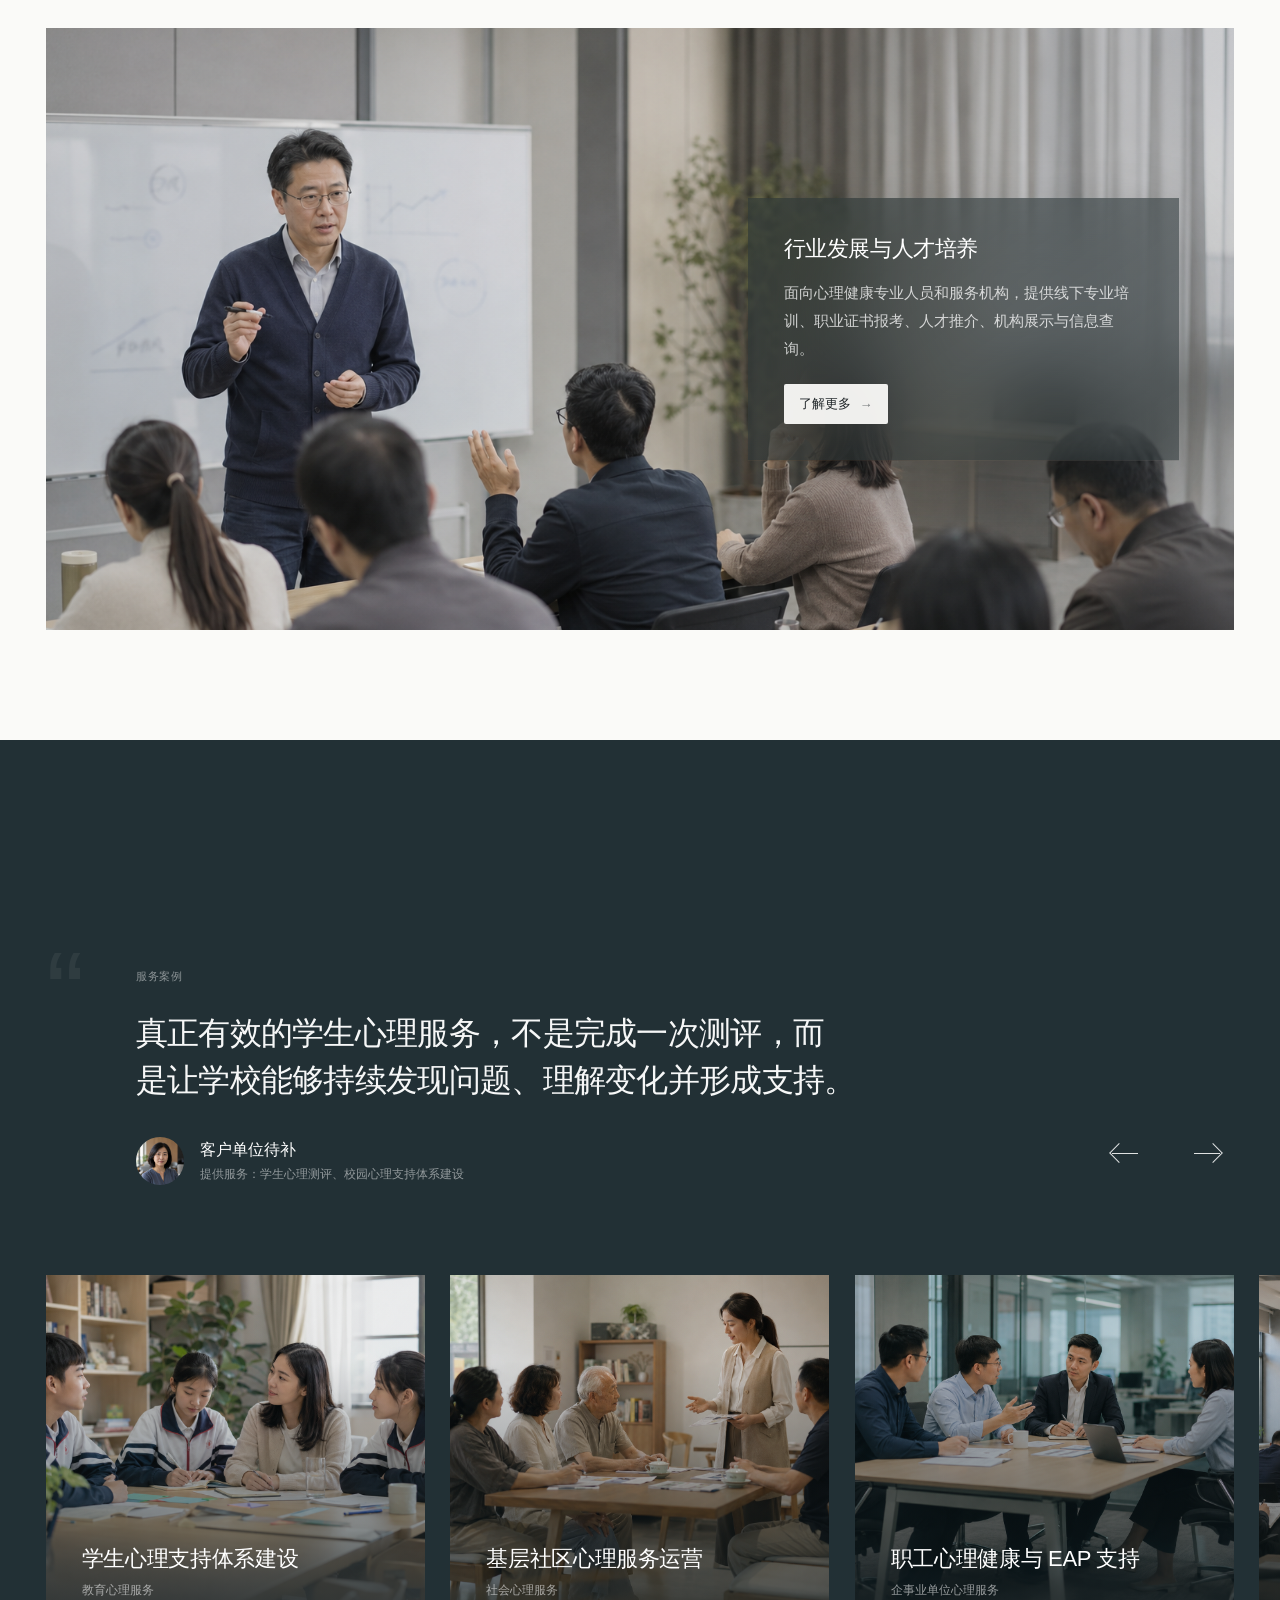
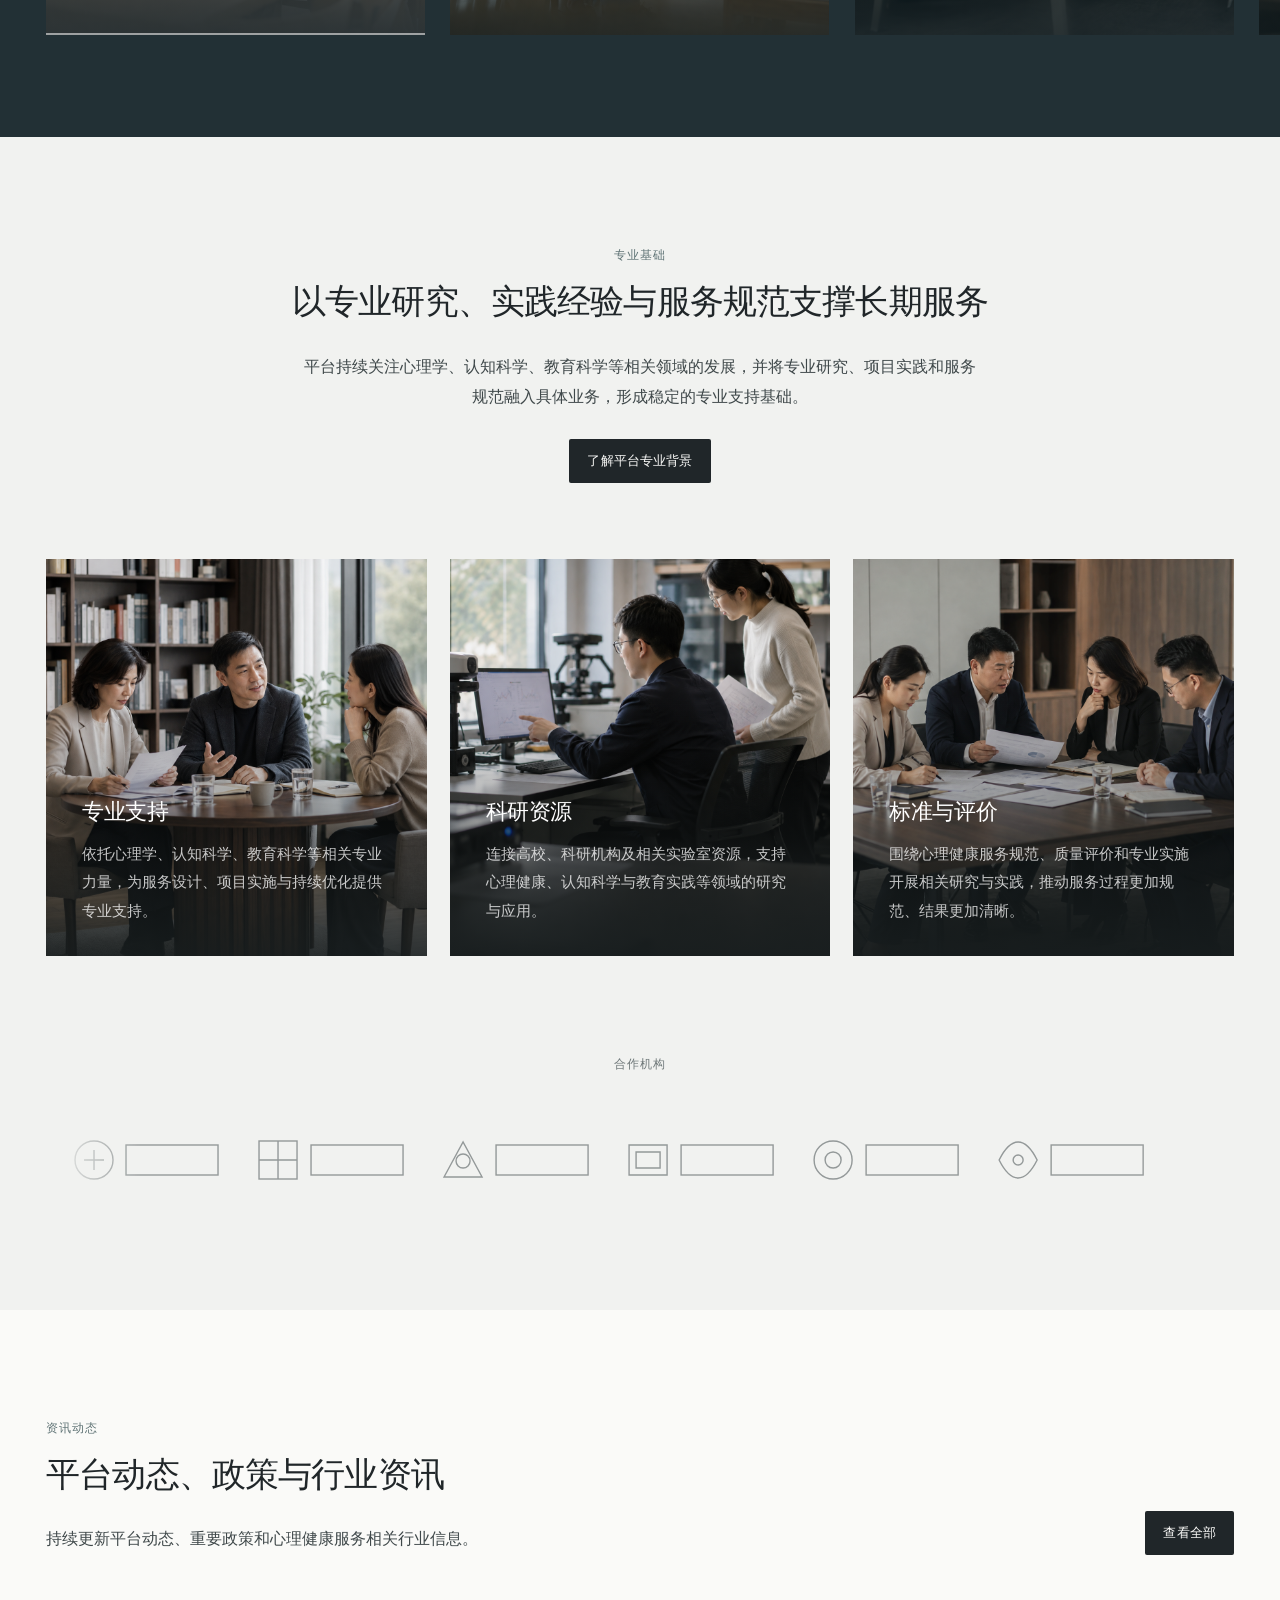
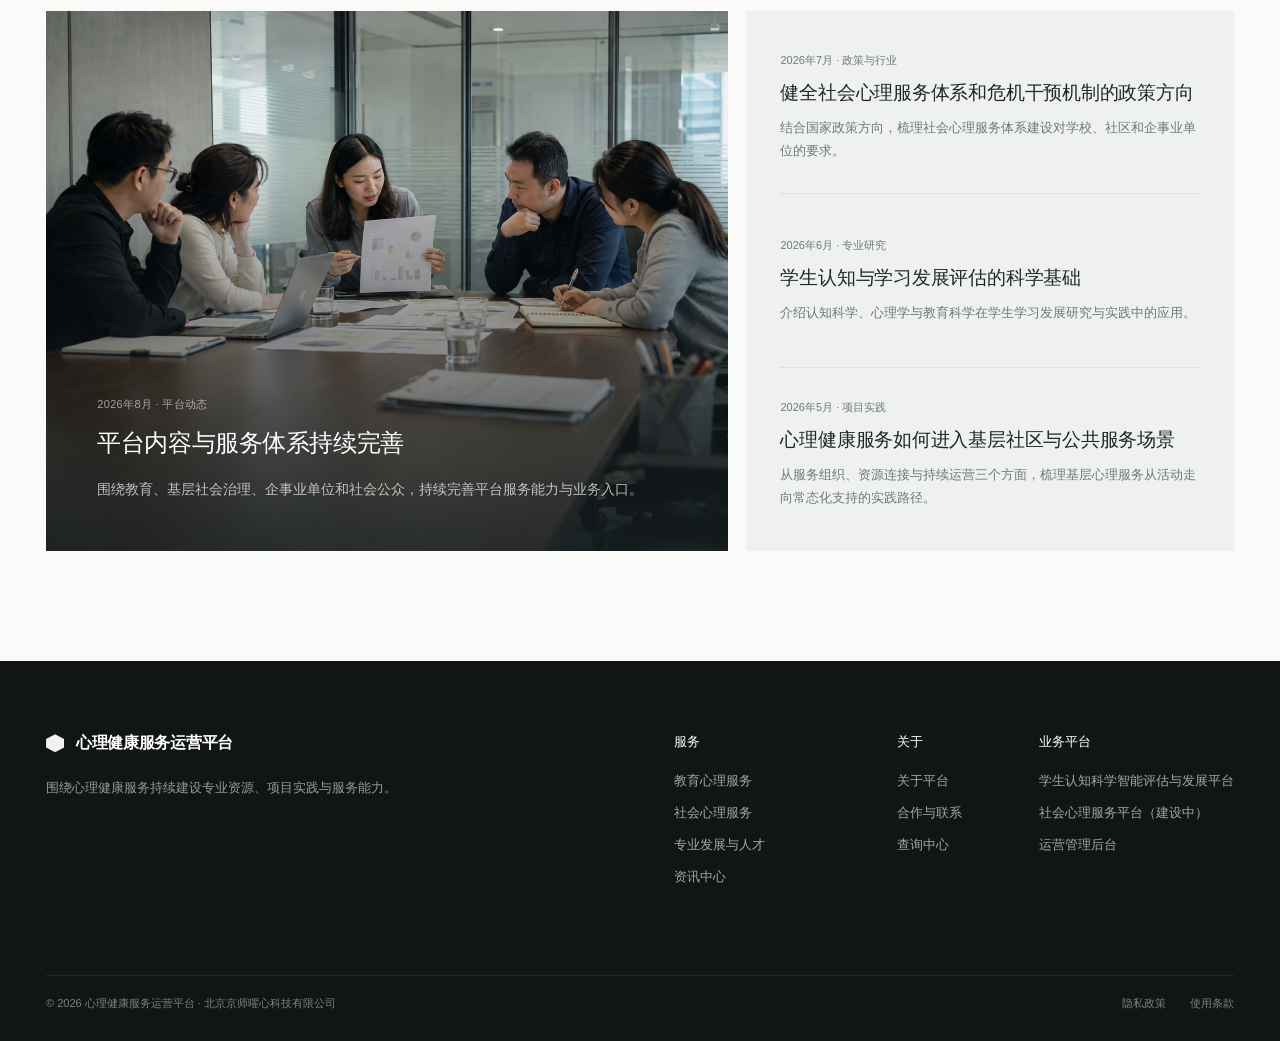
==== commit d0975369: "Restructure primary navigation" ====
--- a/homepage/index.html
+++ b/homepage/index.html
@@ -4,7 +4,7 @@
   <meta charset="utf-8">
   <meta name="viewport" content="width=device-width, initial-scale=1">
   <meta name="description" content="心理健康服务运营平台，连接专业资源，面向不同场景提供可持续的心理健康服务。">
-  <meta name="homepage-build" content="2026-08-27-news-bg-v1">
+  <meta name="homepage-build" content="2026-08-27-nav-architecture-v1">
   <title>心理健康服务运营平台</title>
 
   <link rel="stylesheet" href="../styles/core.css?v=20260826-home-images-v1">
@@ -24,11 +24,27 @@
         </a>
 
         <nav class="mh-nav" aria-label="主导航">
-          <a href="#services">教育心理服务</a>
-          <a href="#services">社会心理服务</a>
-          <a href="#services">行业发展与人才培养</a>
-          <a href="#news">资讯中心</a>
-          <a href="#contact">合作联络</a>
+          <a href="./about/">平台介绍</a>
+          <details class="mh-nav__dropdown">
+            <summary>心理服务</summary>
+            <div class="mh-nav__menu">
+              <a href="./services/social/">社会心理服务</a>
+              <a href="./services/education/">教育心理服务</a>
+              <a href="./services/organization/">企事业单位心理服务</a>
+              <a href="./services/key-groups/">重点人群心理关爱</a>
+            </div>
+          </details>
+          <details class="mh-nav__dropdown">
+            <summary>行业发展</summary>
+            <div class="mh-nav__menu">
+              <a href="./industry/training/">专业培训</a>
+              <a href="./industry/certificates/">职业证书</a>
+              <a href="./industry/talents/">心理人才</a>
+              <a href="./industry/organizations/">服务机构</a>
+            </div>
+          </details>
+          <a href="./research-practice/">研究实践</a>
+          <a href="./news/">资讯动态</a>
           <details class="mh-nav__dropdown">
             <summary>业务平台</summary>
             <div class="mh-nav__menu">
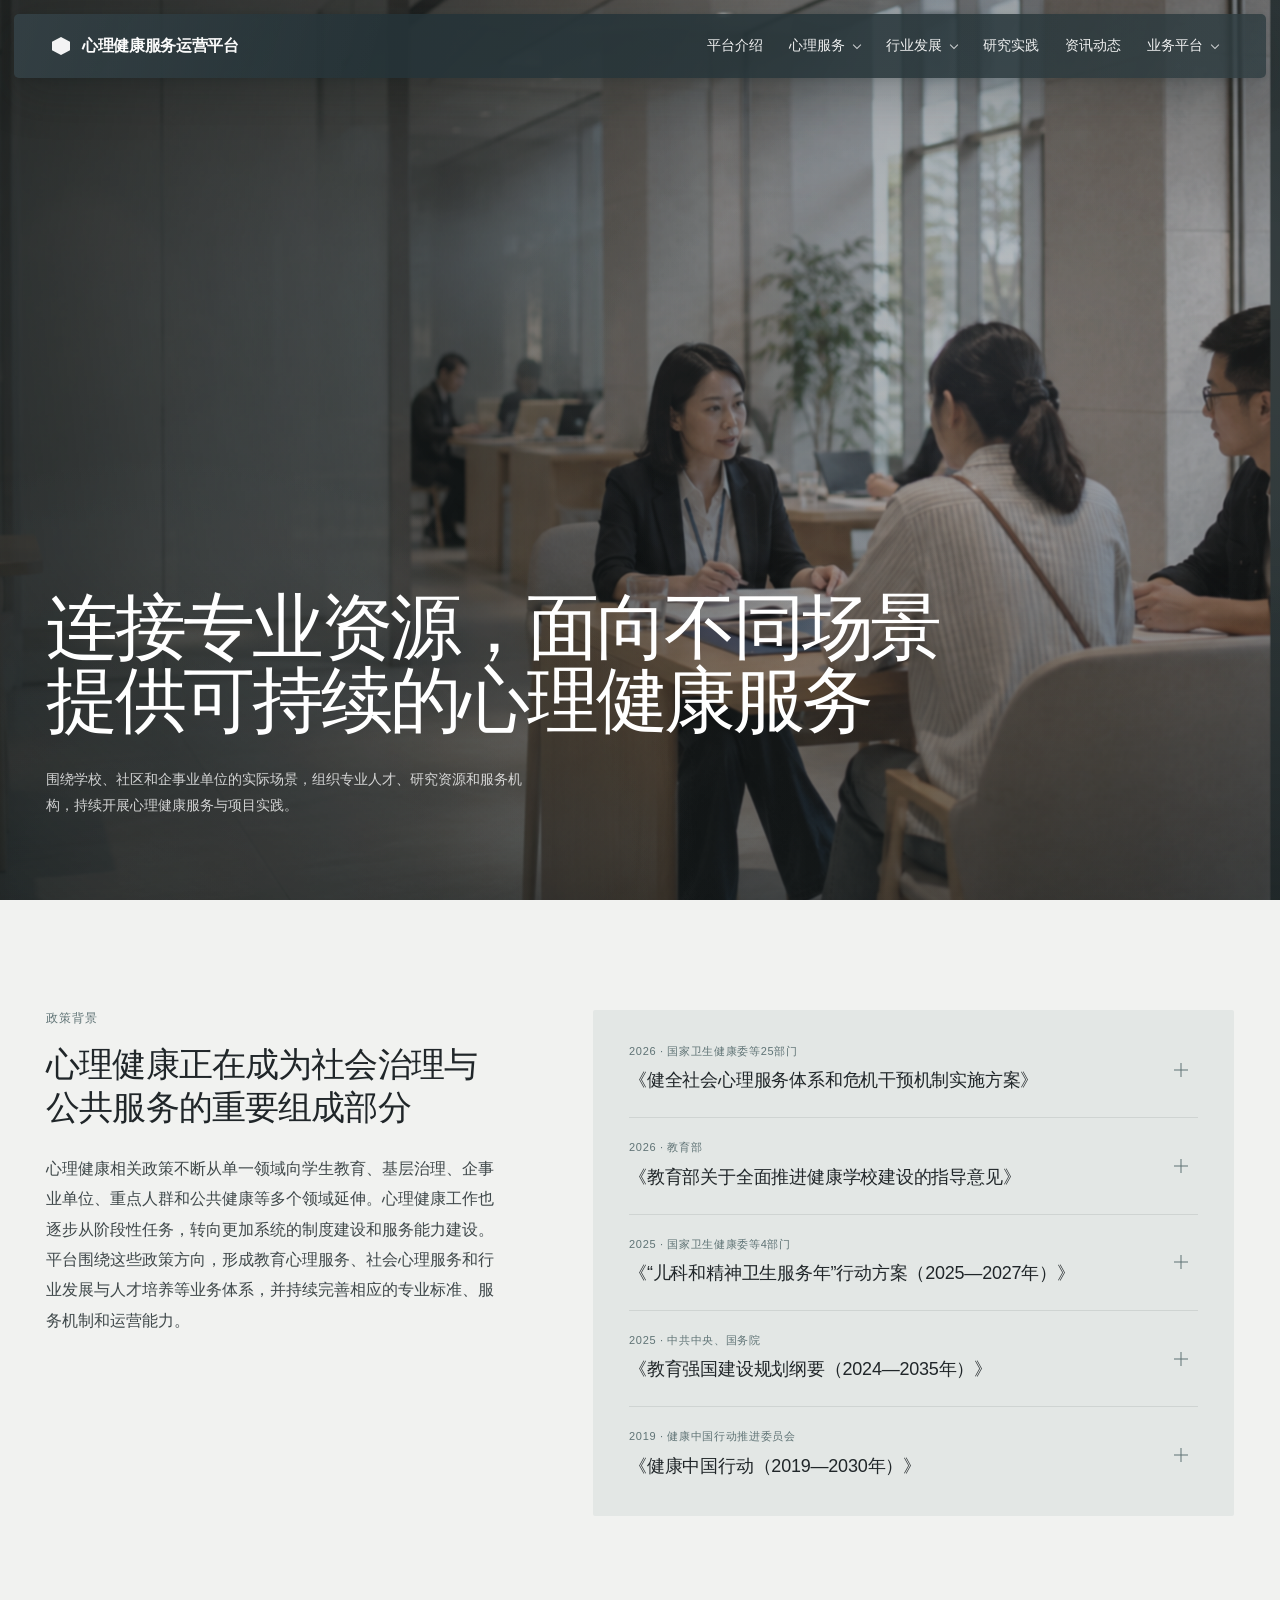
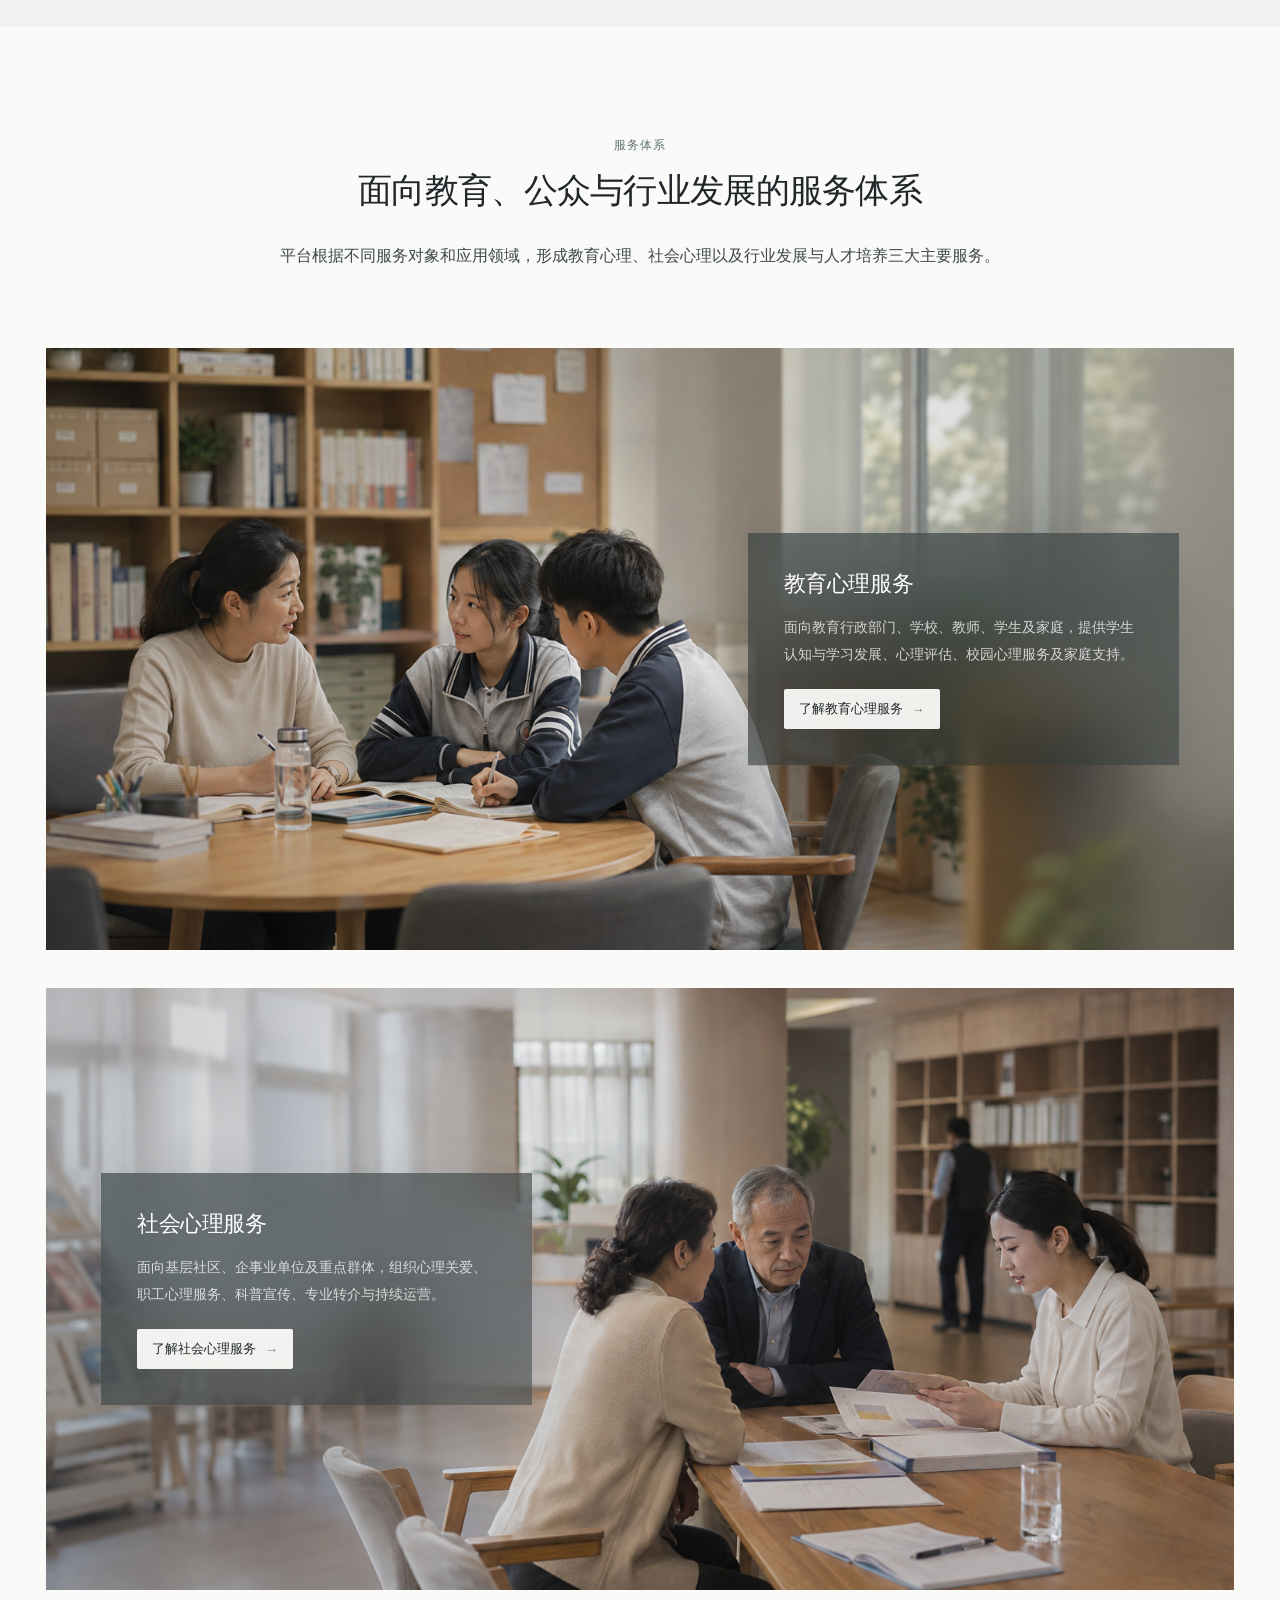
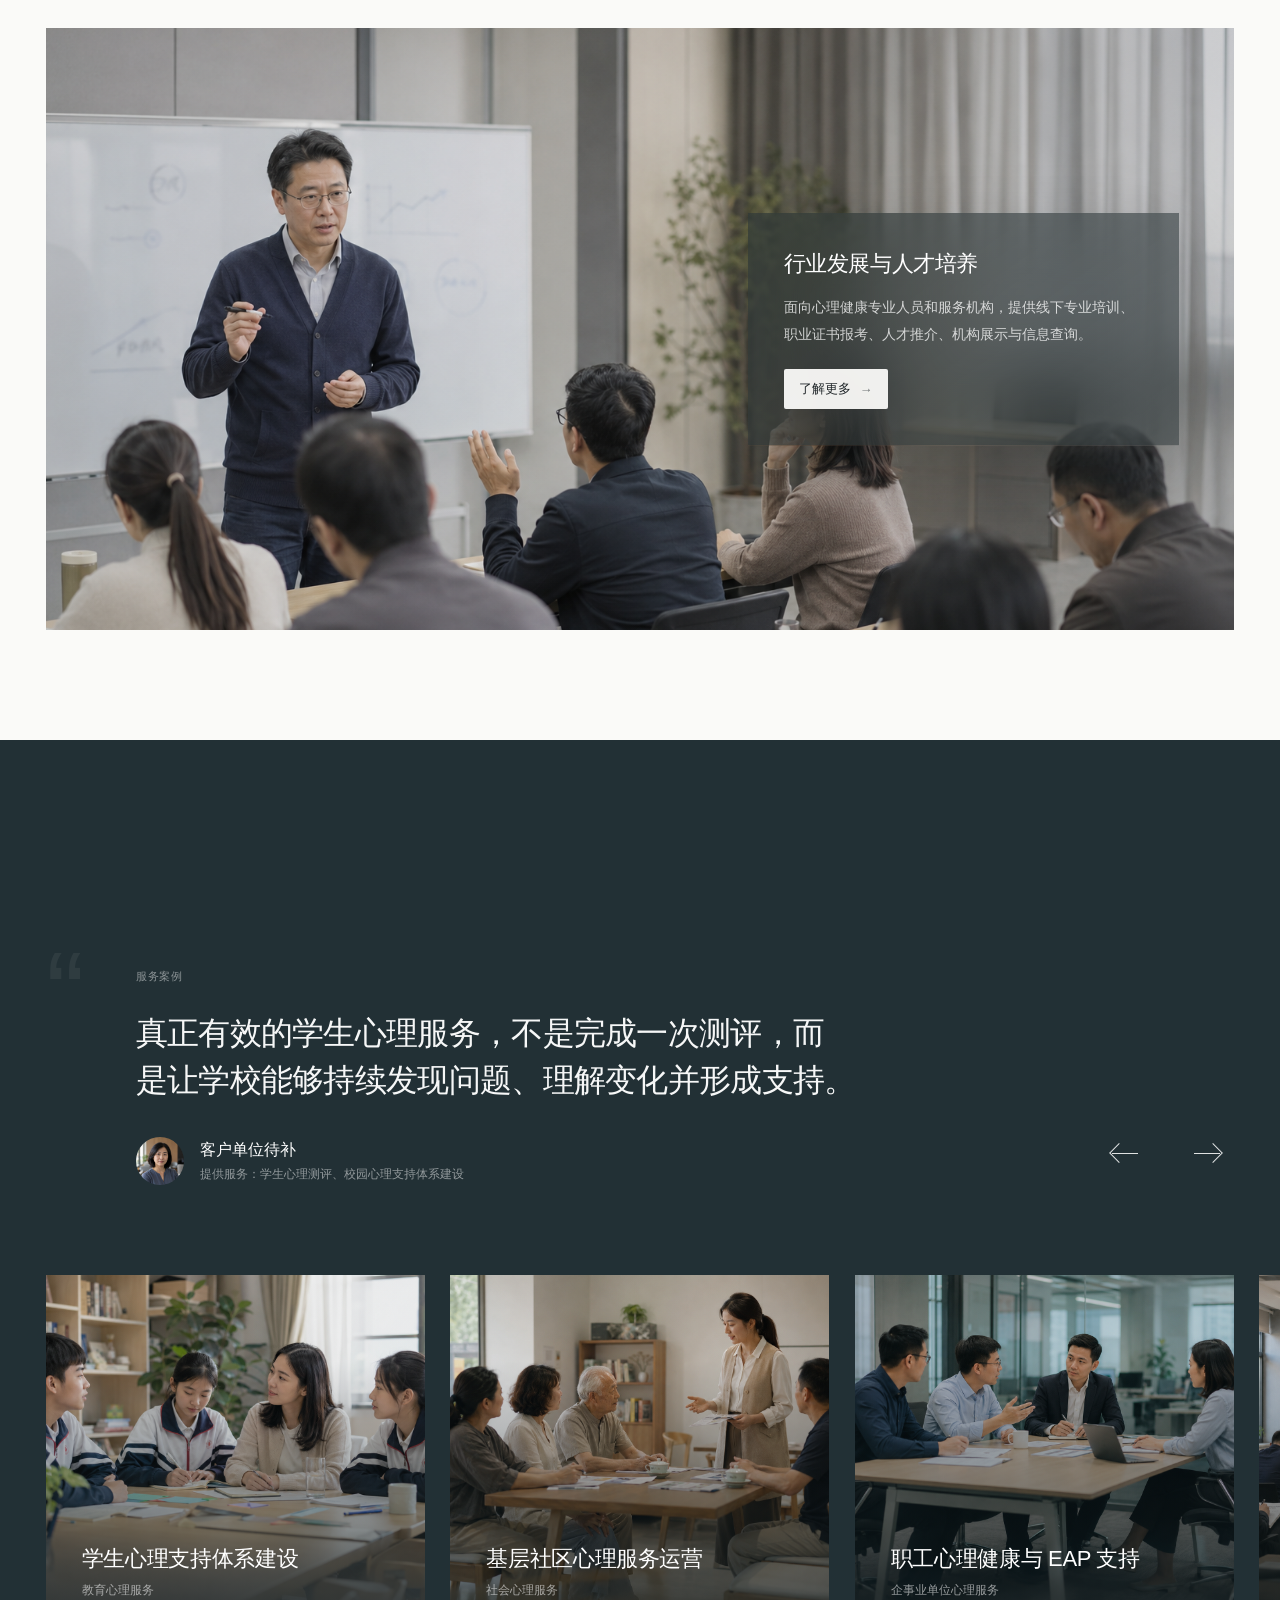
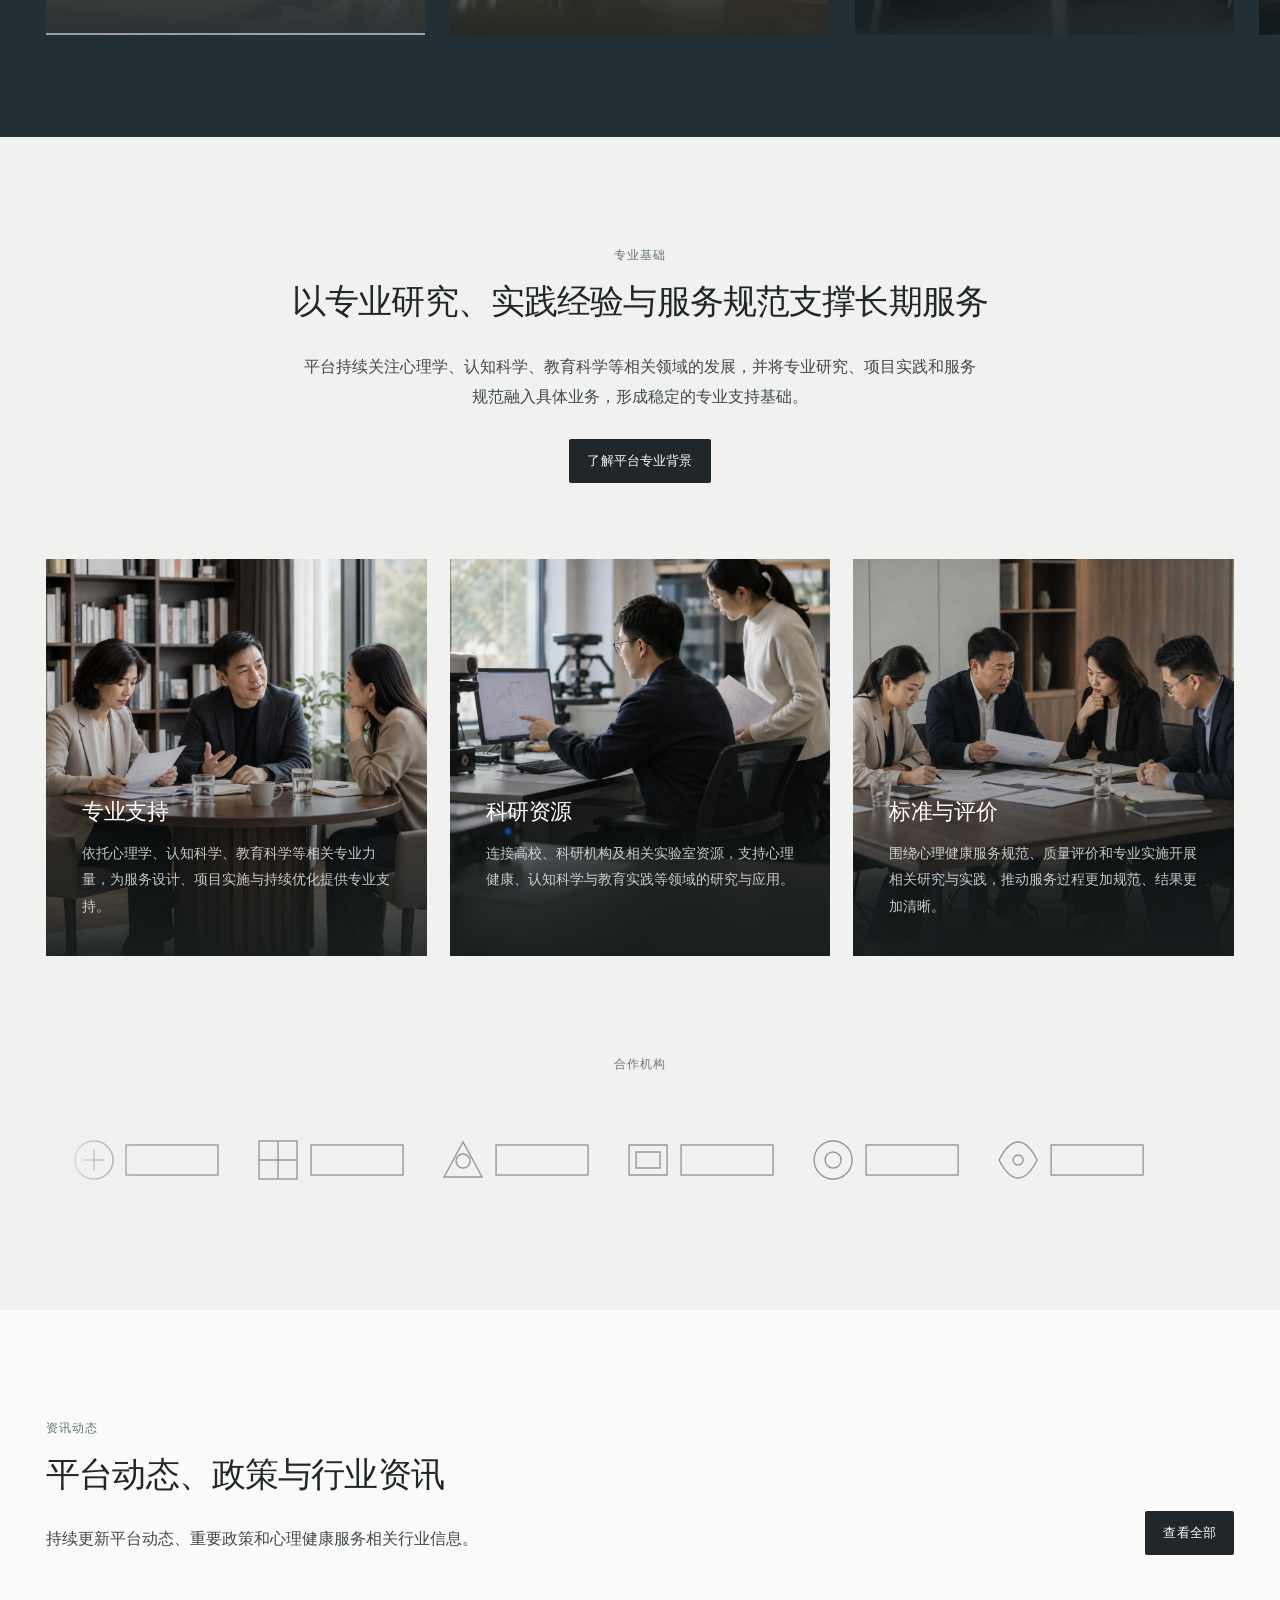
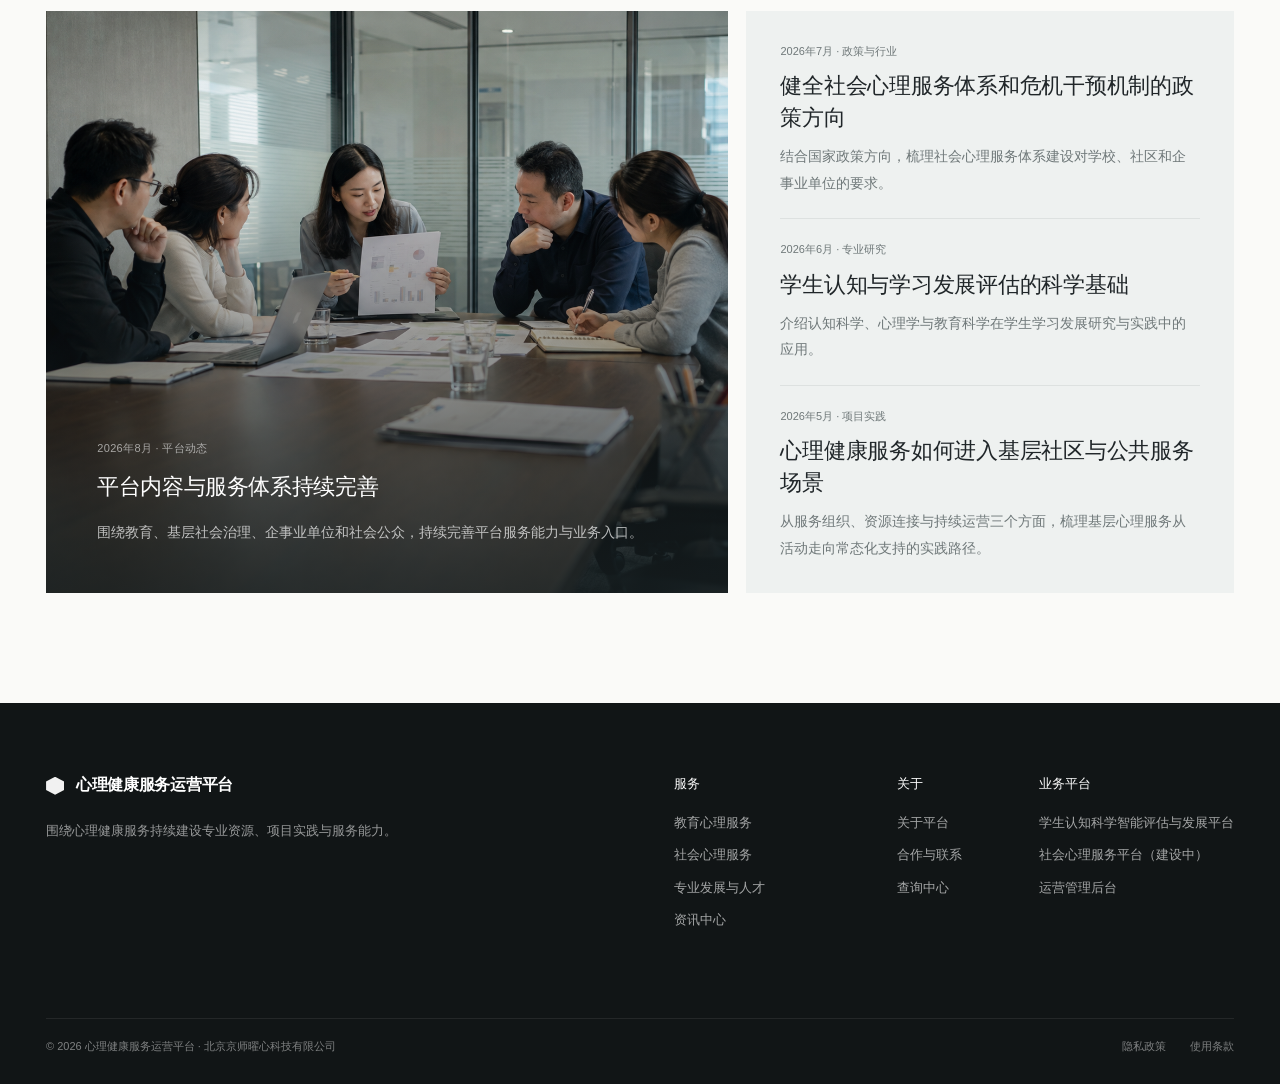
==== commit 65f92d0c: "Refresh homepage typography stylesheet versions" ====
--- a/homepage/index.html
+++ b/homepage/index.html
@@ -4,14 +4,14 @@
   <meta charset="utf-8">
   <meta name="viewport" content="width=device-width, initial-scale=1">
   <meta name="description" content="心理健康服务运营平台，连接专业资源，面向不同场景提供可持续的心理健康服务。">
-  <meta name="homepage-build" content="2026-08-27-nav-architecture-v1">
+  <meta name="homepage-build" content="2026-08-27-type-contract-v1">
   <title>心理健康服务运营平台</title>
 
   <link rel="stylesheet" href="../styles/core.css?v=20260826-home-images-v1">
-  <link rel="stylesheet" href="../styles/system.css?v=20260826-home-images-v1">
+  <link rel="stylesheet" href="../styles/system.css?v=20260827-type-contract-v1">
   <link rel="stylesheet" href="../shared/theme.css?v=20260826-home-images-v1">
-  <link rel="stylesheet" href="../shared/site-shell.css?v=20260827-nav-copy-v2">
-  <link rel="stylesheet" href="./homepage.css?v=20260827-news-bg-v1">
+  <link rel="stylesheet" href="../shared/site-shell.css?v=20260827-nav-hover-v1">
+  <link rel="stylesheet" href="./homepage.css?v=20260827-type-contract-v1">
 </head>
 <body>
   <div class="mh-page">
@@ -25,7 +25,7 @@
 
         <nav class="mh-nav" aria-label="主导航">
           <a href="./about/">平台介绍</a>
-          <details class="mh-nav__dropdown">
+          <details class="mh-nav__dropdown mh-nav__dropdown--compact">
             <summary>心理服务</summary>
             <div class="mh-nav__menu">
               <a href="./services/social/">社会心理服务</a>
@@ -34,7 +34,7 @@
               <a href="./services/key-groups/">重点人群心理关爱</a>
             </div>
           </details>
-          <details class="mh-nav__dropdown">
+          <details class="mh-nav__dropdown mh-nav__dropdown--compact">
             <summary>行业发展</summary>
             <div class="mh-nav__menu">
               <a href="./industry/training/">专业培训</a>
@@ -398,4 +398,4 @@
   <script src="../shared/site-shell.js?v=20260826-home-images-v1"></script>
   <script type="module" src="./homepage.js?v=20260826-home-images-v1"></script>
 </body>
-</html>
+</html>
--- a/styles/system.css
+++ b/styles/system.css
@@ -12,4 +12,5 @@
 @import url("modules/hierarchy.css");
 @import url("modules/page-sections.css");
 @import url("modules/states.css");
-@import url("modules/guidelines.css");+@import url("modules/guidelines.css");
+@import url("modules/typography.css");
--- a/shared/theme.css
+++ b/shared/theme.css
@@ -125,11 +125,83 @@
 
 .mh-center-action{display:flex;justify-content:center}
 
+/* Shared secondary-page hero. Reuse across service, industry, about and research pages. */
+.mh-page-hero{
+  position:relative;
+  width:100%;
+  height:clamp(500px,60svh,720px);
+  min-height:500px;
+  overflow:hidden;
+  display:grid;
+  place-items:center;
+  color:#fff;
+  background:#364244;
+}
+
+.mh-page-hero__media,
+.mh-page-hero__image,
+.mh-page-hero__overlay{
+  position:absolute;
+  inset:0;
+  width:100%;
+  height:100%;
+}
+
+.mh-page-hero__media{overflow:hidden}
+.mh-page-hero__image{
+  object-fit:cover;
+  object-position:center;
+  filter:saturate(.78) contrast(.95) brightness(.98);
+  transform:scale(1.01);
+}
+
+.mh-page-hero__overlay{
+  z-index:1;
+  pointer-events:none;
+  background:linear-gradient(180deg,rgba(17,22,23,.14) 0%,rgba(17,22,23,.20) 52%,rgba(17,22,23,.30) 100%);
+}
+
+.mh-page-hero__content{
+  position:relative;
+  z-index:2;
+  width:min(100%,var(--mh-max));
+  margin:0 auto;
+  padding:108px var(--mh-pad) 52px;
+  text-align:center;
+}
+
+.mh-page-hero__eyebrow{
+  display:block;
+  margin:0 0 18px;
+  font-size:12px;
+  line-height:1.4;
+  letter-spacing:.10em;
+  font-weight:500;
+  color:rgba(255,255,255,.82);
+}
+
+.mh-page-hero__title{
+  max-width:720px;
+  margin:0 auto;
+  font-size:clamp(30px,2.2vw,34px);
+  line-height:1.35;
+  letter-spacing:-.025em;
+  font-weight:500;
+  text-wrap:balance;
+}
+
 @media(max-width:820px){
   :root{--mh-section:88px}
   .mh-media-placeholder{min-height:360px}
+  .mh-page-hero{height:clamp(460px,58svh,620px);min-height:460px}
+  .mh-page-hero__content{padding-top:92px;padding-bottom:42px}
+  .mh-page-hero__title{max-width:640px;font-size:clamp(29px,4.5vw,33px)}
 }
 
 @media(max-width:560px){
   :root{--mh-pad:18px;--mh-section:82px}
-}
+  .mh-page-hero{height:clamp(420px,56svh,540px);min-height:420px}
+  .mh-page-hero__content{padding-top:82px;padding-bottom:34px}
+  .mh-page-hero__eyebrow{margin-bottom:14px;font-size:11px}
+  .mh-page-hero__title{max-width:92%;font-size:clamp(27px,7.2vw,31px);line-height:1.38}
+}
--- a/shared/site-shell.css
+++ b/shared/site-shell.css
@@ -138,6 +138,14 @@
   transition:opacity .18s ease,visibility .18s ease,transform .22s cubic-bezier(.2,.7,.2,1);
 }
 
+.mh-nav__dropdown--compact>.mh-nav__menu{
+  width:max-content;
+  min-width:0;
+  max-width:min(280px,calc(100vw - 28px));
+}
+
+.mh-nav__dropdown--compact>.mh-nav__menu a{white-space:nowrap}
+
 .mh-nav__dropdown:hover>.mh-nav__menu,
 .mh-nav__dropdown[open]>.mh-nav__menu,
 .mh-nav__dropdown:focus-within>.mh-nav__menu{
@@ -152,7 +160,7 @@
   display:flex;
   align-items:center;
   justify-content:space-between;
-  min-height:50px;
+  min-height:44px;
   padding:0 14px;
   border-radius:3px;
   font-size:13px;
--- a/homepage/homepage.css
+++ b/homepage/homepage.css
@@ -8,3 +8,4 @@
 @import url("./service-cases.css?v=20260826-home-images-v1");
 @import url("./credibility-cards.css?v=20260826-home-images-v1");
 @import url("./news-leroux.css?v=20260827-news-bg-v1");
+@import url("../shared/site-typography.css?v=20260827-type-contract-v1");
